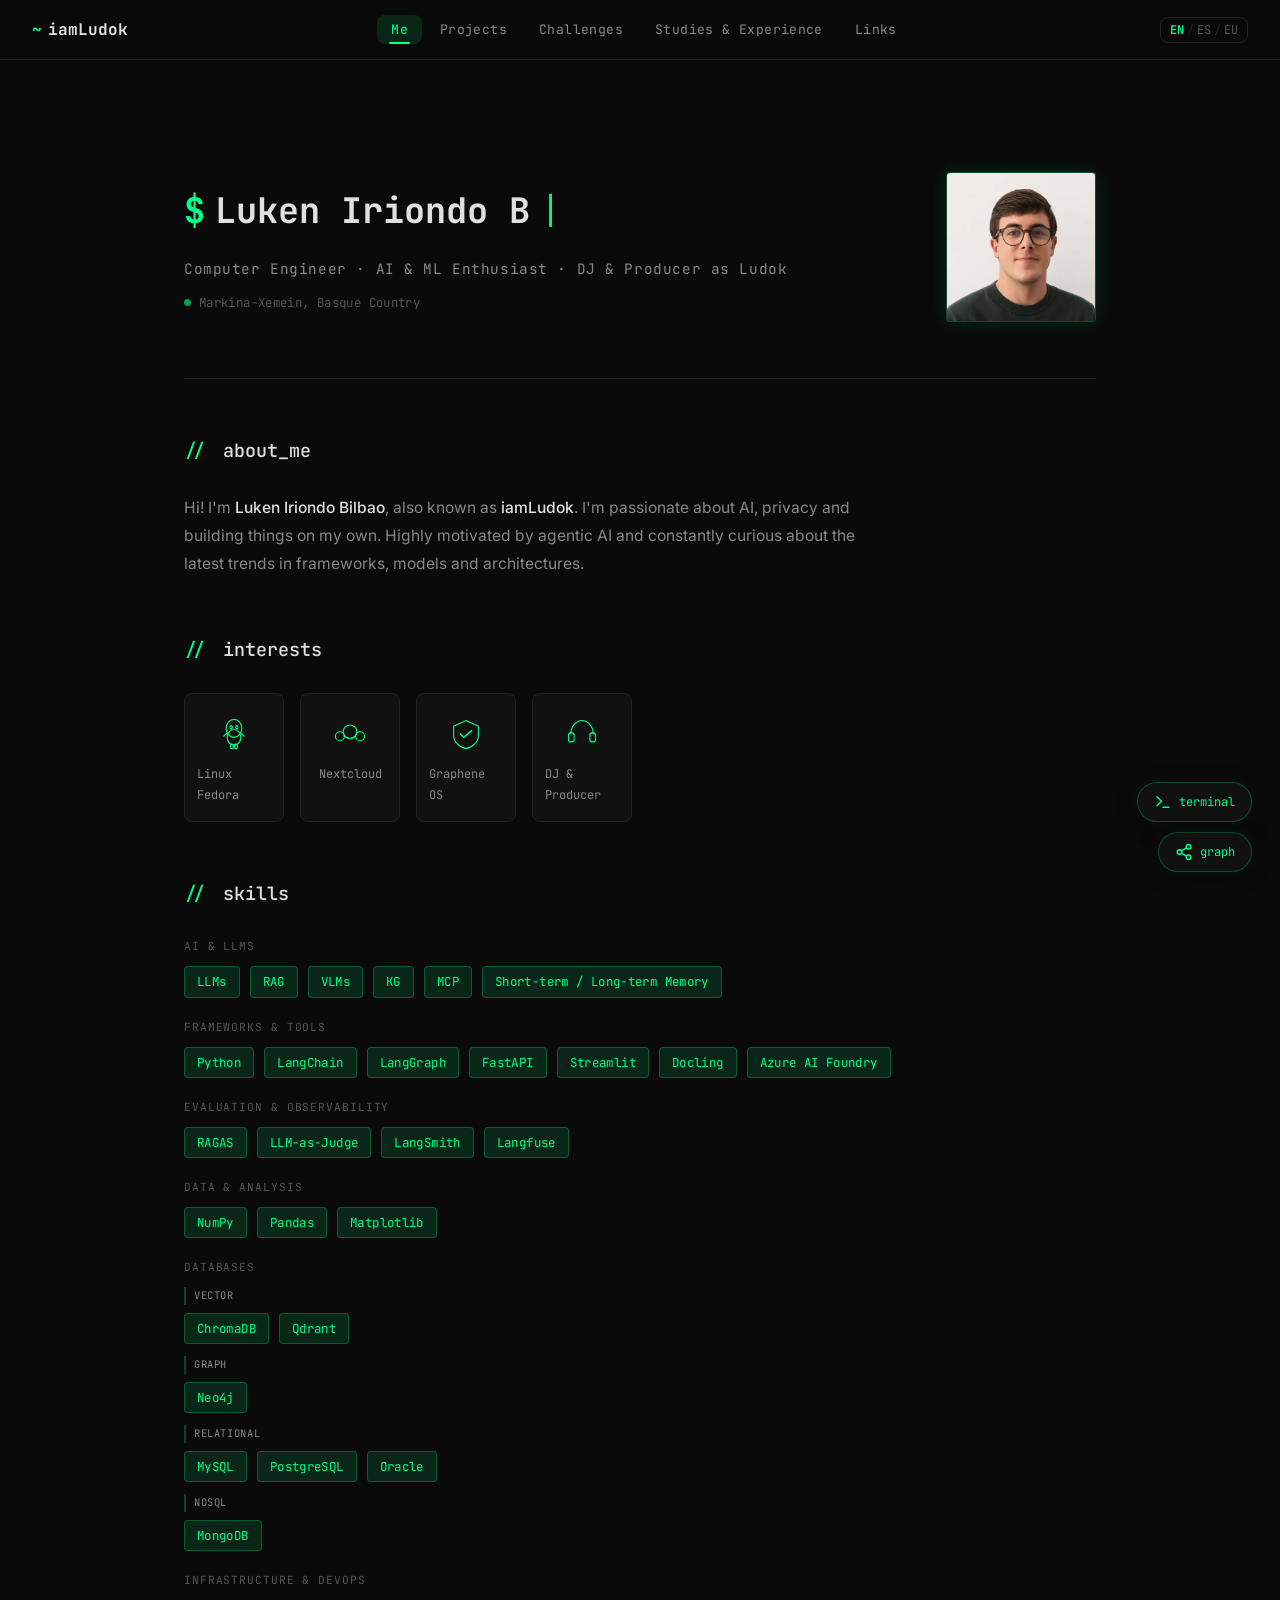
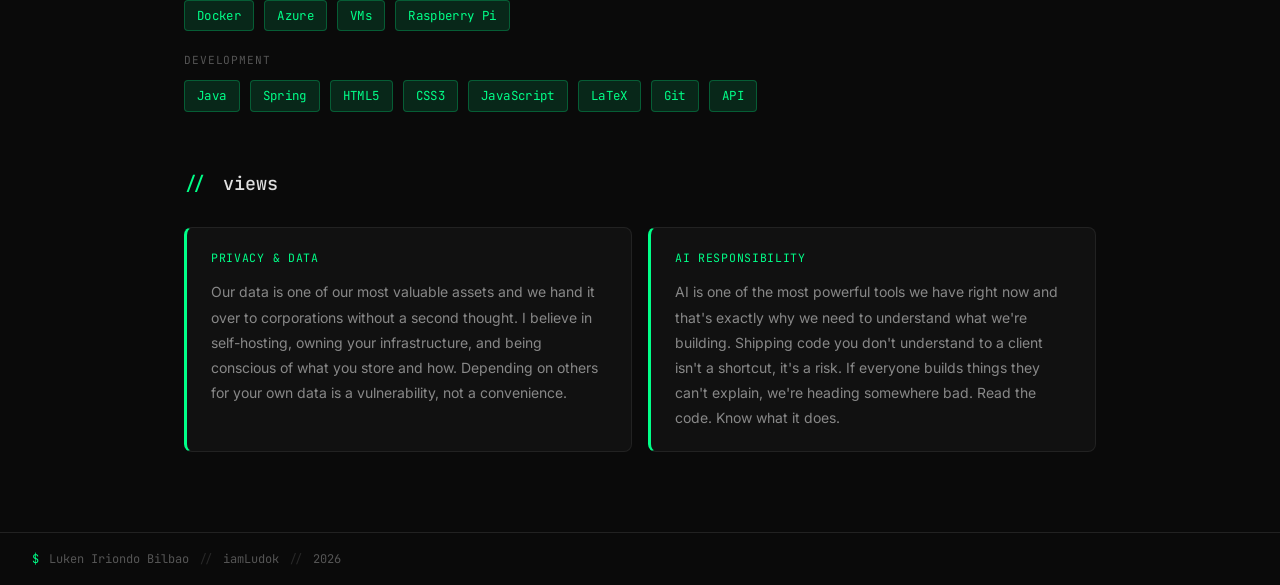
==== index.html @ aac77c2c "feat: enhance project cards with image galleries and add new project images" ====
<!DOCTYPE html>
<html lang="en">
<head>
  <meta charset="UTF-8" />
  <meta name="viewport" content="width=device-width, initial-scale=1.0" />
  <title>Luken Iriondo Bilbao</title>
  <meta name="description" content="Computer Engineer & AI/ML enthusiast from the Basque Country. Building things around AI, privacy, and music." />
  <meta name="author" content="Luken Iriondo Bilbao" />
  <meta name="theme-color" content="#0a0a0a" />
  <link rel="canonical" href="https://iamludok.github.io/" />

  <!-- PWA -->
  <link rel="manifest" href="manifest.json" />
  <link rel="apple-touch-icon" href="img/icon-192.png" />
  <meta name="apple-mobile-web-app-capable" content="yes" />
  <meta name="apple-mobile-web-app-status-bar-style" content="black" />
  <meta name="apple-mobile-web-app-title" content="iamLudok" />

  <!-- Open Graph -->
  <meta property="og:type"        content="website" />
  <meta property="og:url"         content="https://iamludok.github.io/" />
  <meta property="og:title"       content="Luken Iriondo Bilbao · iamLudok" />
  <meta property="og:description" content="Computer Engineer & AI/ML enthusiast from the Basque Country. Building things around AI, privacy, and music." />
  <meta property="og:image"       content="https://iamludok.github.io/img/avatar-og.jpg" />

  <!-- Twitter Card -->
  <meta name="twitter:card"        content="summary" />
  <meta name="twitter:title"       content="Luken Iriondo Bilbao · iamLudok" />
  <meta name="twitter:description" content="Computer Engineer & AI/ML enthusiast from the Basque Country. Building things around AI, privacy, and music." />
  <meta name="twitter:image"       content="https://iamludok.github.io/img/avatar-og.jpg" />

  <!-- Structured data -->
  <script type="application/ld+json">
  {
    "@context": "https://schema.org",
    "@type": "Person",
    "name": "Luken Iriondo Bilbao",
    "alternateName": "iamLudok",
    "url": "https://iamludok.github.io/",
    "image": "https://iamludok.github.io/img/avatar-og.jpg",
    "jobTitle": "Computer Engineer · AI & ML Enthusiast",
    "address": {
      "@type": "PostalAddress",
      "addressLocality": "Markina-Xemein",
      "addressRegion": "Basque Country",
      "addressCountry": "ES"
    },
    "alumniOf": {
      "@type": "CollegeOrUniversity",
      "name": "Mondragon University"
    },
    "knowsAbout": ["Artificial Intelligence", "Large Language Models", "RAG", "Agentic AI", "Privacy", "Self-hosting", "Music Production"],
    "sameAs": [
      "https://www.linkedin.com/in/luken-iriondo-bilbao/",
      "https://github.com/iamludok",
      "https://devpost.com/iamLudok"
    ]
  }
  </script>

  <link rel="icon" type="image/svg+xml" href="img/favicon.svg" />
  <link rel="stylesheet" href="css/style.css" />
</head>
<body>
<a href="#main" class="skip-link" data-i18n="skip_link">Skip to content</a>
<svg style="display:none" aria-hidden="true">
  <defs>
    <symbol id="icon-github" viewBox="0 0 24 24" fill="none" stroke="currentColor" stroke-width="2" stroke-linecap="round" stroke-linejoin="round">
      <path d="M9 19c-5 1.5-5-2.5-7-3m14 6v-3.87a3.37 3.37 0 0 0-.94-2.61c3.14-.35 6.44-1.54 6.44-7A5.44 5.44 0 0 0 20 4.77 5.07 5.07 0 0 0 19.91 1S18.73.65 16 2.48a13.38 13.38 0 0 0-7 0C6.27.65 5.09 1 5.09 1A5.07 5.07 0 0 0 5 4.77a5.44 5.44 0 0 0-1.5 3.78c0 5.42 3.3 6.61 6.44 7A3.37 3.37 0 0 0 9 18.13V22"/>
    </symbol>
    <symbol id="icon-external" viewBox="0 0 24 24" fill="none" stroke="currentColor" stroke-width="2">
      <path d="M18 13v6a2 2 0 0 1-2 2H5a2 2 0 0 1-2-2V8a2 2 0 0 1 2-2h6"/>
      <polyline points="15 3 21 3 21 9"/>
      <line x1="10" y1="14" x2="21" y2="3"/>
    </symbol>
    <symbol id="icon-play" viewBox="0 0 24 24" fill="none" stroke="currentColor" stroke-width="2">
      <polygon points="5 3 19 12 5 21 5 3"/>
    </symbol>
  </defs>
</svg>


  <!-- ===== NAVBAR ===== -->
  <header class="navbar">
    <button class="navbar-brand" data-target="me" aria-label="Go to home">
      <span class="brand-prompt">~</span>
      <span class="brand-name">iamLudok</span>
    </button>
    <nav class="navbar-tabs">
      <button class="tab-btn active" data-target="me" data-i18n="nav_me"></button>
      <button class="tab-btn" data-target="projects" data-i18n="nav_projects"></button>
      <button class="tab-btn" data-target="challenges" data-i18n="nav_challenges"></button>
      <button class="tab-btn" data-target="experience" data-i18n="nav_experience"></button>
      <button class="tab-btn" data-target="links" data-i18n="nav_links"></button>
    </nav>
    <button class="lang-toggle" id="lang-toggle" aria-label="Toggle language">
      <span class="lang-option" data-lang="en">EN</span>
      <span class="lang-sep">/</span>
      <span class="lang-option" data-lang="es">ES</span>
      <span class="lang-sep">/</span>
      <span class="lang-option" data-lang="eu">EU</span>
    </button>
    <button class="menu-toggle" aria-label="Toggle menu" aria-expanded="false">
      <span></span><span></span><span></span>
    </button>
  </header>

  <!-- ===== MAIN ===== -->
  <main id="main" tabindex="-1">

    <!-- ========== SECTION: ME ========== -->
    <section id="me" class="section active">
      <div class="container">

        <!-- Hero -->
        <div class="hero">
          <div class="hero-text">
            <div class="terminal-line">
              <span class="prompt">$</span>
              <span class="typing-text" id="typing-name"></span>
              <span class="cursor" id="cursor">|</span>
            </div>
            <p class="hero-sub" data-i18n="hero_sub"></p>
            <p class="hero-location">
              <span class="location-dot"></span>
              <span data-i18n="hero_location"></span>
            </p>
          </div>
          <div class="hero-avatar">
            <div class="avatar-placeholder">
              <picture>
                <source srcset="img/avatar.webp" type="image/webp" />
                <img src="img/avatar.png" alt="Luken Iriondo Bilbao" width="500" height="667" />
              </picture>
            </div>
          </div>
        </div>

        <!-- About -->
        <div class="about-card">
          <h2 class="section-title"><span class="accent">//</span> <span data-i18n="about_title"></span></h2>
          <p class="about-text" data-i18n-html="about_text"></p>
        </div>

        <!-- Interests -->
        <div class="interests-section">
          <h2 class="section-title"><span class="accent">//</span> <span data-i18n="interests_title"></span></h2>
          <div class="interests-grid">

            <div class="interest-card">
              <div class="interest-icon">
                <!-- Linux penguin -->
                <svg viewBox="0 0 64 64" fill="none" xmlns="http://www.w3.org/2000/svg">
                  <ellipse cx="32" cy="22" rx="14" ry="16" stroke="#00ff88" stroke-width="2"/>
                  <ellipse cx="27" cy="20" rx="3" ry="4" fill="#00ff88"/>
                  <ellipse cx="37" cy="20" rx="3" ry="4" fill="#00ff88"/>
                  <circle cx="27" cy="20" r="1.5" fill="#0a0a0a"/>
                  <circle cx="37" cy="20" r="1.5" fill="#0a0a0a"/>
                  <ellipse cx="32" cy="38" rx="12" ry="14" stroke="#00ff88" stroke-width="2"/>
                  <rect x="26" y="50" width="5" height="8" rx="2" stroke="#00ff88" stroke-width="2"/>
                  <rect x="33" y="50" width="5" height="8" rx="2" stroke="#00ff88" stroke-width="2"/>
                  <path d="M20 30 L14 36" stroke="#00ff88" stroke-width="2" stroke-linecap="round"/>
                  <path d="M44 30 L50 36" stroke="#00ff88" stroke-width="2" stroke-linecap="round"/>
                </svg>
              </div>
              <span>Linux Fedora</span>
            </div>

            <div class="interest-card">
              <div class="interest-icon">
                <!-- Nextcloud -->
                <svg viewBox="0 0 64 64" fill="none" xmlns="http://www.w3.org/2000/svg">
                  <circle cx="32" cy="28" r="12" stroke="#00ff88" stroke-width="2"/>
                  <circle cx="14" cy="36" r="8" stroke="#00ff88" stroke-width="2"/>
                  <circle cx="50" cy="36" r="8" stroke="#00ff88" stroke-width="2"/>
                  <path d="M22 36 Q32 44 42 36" stroke="#00ff88" stroke-width="2" stroke-linecap="round" fill="none"/>
                </svg>
              </div>
              <span>Nextcloud</span>
            </div>

            <div class="interest-card">
              <div class="interest-icon">
                <!-- Shield (GrapheneOS/Security) -->
                <svg viewBox="0 0 64 64" fill="none" xmlns="http://www.w3.org/2000/svg">
                  <path d="M32 8 L54 18 L54 34 C54 46 44 56 32 58 C20 56 10 46 10 34 L10 18 Z" stroke="#00ff88" stroke-width="2"/>
                  <path d="M22 32 L28 38 L42 26" stroke="#00ff88" stroke-width="2.5" stroke-linecap="round" stroke-linejoin="round"/>
                </svg>
              </div>
              <span>Graphene OS</span>
            </div>

            <div class="interest-card" id="dj-card">
              <div class="interest-icon">
                <!-- Headphones / DJ -->
                <svg viewBox="0 0 64 64" fill="none" xmlns="http://www.w3.org/2000/svg">
                  <path d="M12 32 C12 18 22 8 32 8 C42 8 52 18 52 32" stroke="#00ff88" stroke-width="2" stroke-linecap="round"/>
                  <rect x="8" y="30" width="10" height="16" rx="4" stroke="#00ff88" stroke-width="2"/>
                  <rect x="46" y="30" width="10" height="16" rx="4" stroke="#00ff88" stroke-width="2"/>
                </svg>
              </div>
              <span data-i18n="interest_dj"></span>
            </div>

          </div>
        </div>

        <!-- Skills -->
        <div class="skills-section">
          <h2 class="section-title"><span class="accent">//</span> <span data-i18n="skills_title"></span></h2>

          <div class="skills-categories">

            <div class="skill-category">
              <span class="skill-category-label" data-i18n="skills_ai"></span>
              <div class="skills-grid">
                <span class="skill-badge" title="Large Language Models">LLMs</span>
                <span class="skill-badge" title="Retrieval-Augmented Generation">RAG</span>
                <span class="skill-badge" title="Vision-Language Models">VLMs</span>
                <span class="skill-badge" title="Knowledge Graphs">KG</span>
                <span class="skill-badge" title="Model Context Protocol">MCP</span>
                <span class="skill-badge">Short-term / Long-term Memory</span>
              </div>
            </div>

            <div class="skill-category">
              <span class="skill-category-label" data-i18n="skills_research"></span>
              <div class="skills-grid">
                <span class="skill-badge">Python</span>
                <span class="skill-badge">LangChain</span>
                <span class="skill-badge">LangGraph</span>
                <span class="skill-badge">FastAPI</span>
                <span class="skill-badge">Streamlit</span>
                <span class="skill-badge">Docling</span>
                <span class="skill-badge">Azure AI Foundry</span>
              </div>
            </div>

            <div class="skill-category">
              <span class="skill-category-label" data-i18n="skills_eval"></span>
              <div class="skills-grid">
                <span class="skill-badge" title="RAG Assessment, evaluation framework">RAGAS</span>
                <span class="skill-badge" title="Using an LLM to evaluate model outputs">LLM-as-Judge</span>
                <span class="skill-badge">LangSmith</span>
                <span class="skill-badge">Langfuse</span>
              </div>
            </div>

            <div class="skill-category">
              <span class="skill-category-label" data-i18n="skills_data"></span>
              <div class="skills-grid">
                <span class="skill-badge">NumPy</span>
                <span class="skill-badge">Pandas</span>
                <span class="skill-badge">Matplotlib</span>
              </div>
            </div>

            <div class="skill-category">
              <span class="skill-category-label" data-i18n="skills_db"></span>
              <div class="skill-subcategories">
                <div class="skill-subcategory">
                  <span class="skill-subcategory-label" data-i18n="skills_vector"></span>
                  <div class="skills-grid">
                    <span class="skill-badge">ChromaDB</span>
                    <span class="skill-badge">Qdrant</span>
                  </div>
                </div>
                <div class="skill-subcategory">
                  <span class="skill-subcategory-label" data-i18n="skills_graph"></span>
                  <div class="skills-grid">
                    <span class="skill-badge">Neo4j</span>
                  </div>
                </div>
                <div class="skill-subcategory">
                  <span class="skill-subcategory-label" data-i18n="skills_relational"></span>
                  <div class="skills-grid">
                    <span class="skill-badge">MySQL</span>
                    <span class="skill-badge">PostgreSQL</span>
                    <span class="skill-badge">Oracle</span>
                  </div>
                </div>
                <div class="skill-subcategory">
                  <span class="skill-subcategory-label" data-i18n="skills_nosql"></span>
                  <div class="skills-grid">
                    <span class="skill-badge">MongoDB</span>
                  </div>
                </div>
              </div>
            </div>

            <div class="skill-category">
              <span class="skill-category-label" data-i18n="skills_infra"></span>
              <div class="skills-grid">
                <span class="skill-badge">Docker</span>
                <span class="skill-badge">Azure</span>
                <span class="skill-badge">VMs</span>
                <span class="skill-badge">Raspberry Pi</span>
              </div>
            </div>

            <div class="skill-category">
              <span class="skill-category-label" data-i18n="skills_webdev"></span>
              <div class="skills-grid">
                <span class="skill-badge">Java</span>
                <span class="skill-badge">Spring</span>
                <span class="skill-badge">HTML5</span>
                <span class="skill-badge">CSS3</span>
                <span class="skill-badge">JavaScript</span>
                <span class="skill-badge">LaTeX</span>
                <span class="skill-badge">Git</span>
                <span class="skill-badge">API</span>
              </div>
            </div>

          </div>
        </div>

        <!-- Views -->
        <div class="views-section">
          <h2 class="section-title"><span class="accent">//</span> <span data-i18n="views_title"></span></h2>
          <div class="views-grid">

            <div class="view-card" id="privacy-card">
              <span class="view-tag" data-i18n="views_privacy_tag"></span>
              <p data-i18n="views_privacy_text"></p>
            </div>

            <div class="view-card">
              <span class="view-tag" data-i18n="views_ai_tag"></span>
              <p data-i18n="views_ai_text"></p>
            </div>

          </div>
        </div>

      </div>
    </section>

    <!-- ========== SECTION: PROJECTS ========== -->
    <section id="projects" class="section">
      <div class="container">
        <h2 class="section-title page-title"><span class="accent">//</span> <span data-i18n="projects_title"></span></h2>

        <div class="filter-bar">
          <button class="filter-btn active" data-filter="all" data-i18n="filter_all"></button>
          <button class="filter-btn" data-filter="dev" data-i18n="filter_dev"></button>
          <button class="filter-btn" data-filter="hackathon" data-i18n="filter_hackathon"></button>
          <button class="filter-btn" data-filter="wip" data-i18n="filter_wip"></button>
          <button class="filter-btn" data-filter="private" data-i18n="filter_private"></button>
        </div>

        <!-- Projects grid -->
        <div class="projects-grid" id="projects-grid">

          <article class="project-card" data-category="dev" data-project="ludext" data-img="img/projects/ludext.png">
            <div class="project-preview">
              <div class="preview-img-wrap">
                <img src="img/projects/ludext.png" alt="Ludext preview" class="preview-img" loading="lazy" />
              </div>
            </div>
            <div class="project-content">
              <div class="project-header">
                <h3 class="project-title">Ludext</h3>
              </div>
              <p class="project-desc" data-i18n="project_ludext_desc"></p>
              <div class="project-tags"></div>
              <div class="project-links">
                <a href="https://github.com/iamLudok/Ludext" class="project-link" target="_blank" rel="noopener">
                  <svg width="16" height="16"><use href="#icon-github"/></svg>
                  GitHub
                </a>
              </div>
            </div>
          </article>

          <article class="project-card" data-category="dev" data-project="teknoa" data-img="img/projects/euskal-herriko-teknoa.png">
            <div class="project-preview">
              <div class="preview-img-wrap">
                <img src="img/projects/euskal-herriko-teknoa.png" alt="Euskal Herriko Teknoa preview" class="preview-img" loading="lazy" />
              </div>
            </div>
            <div class="project-content">
              <div class="project-header">
                <h3 class="project-title">Euskal Herriko Teknoa</h3>
              </div>
              <p class="project-desc" data-i18n="project_teknoa_desc"></p>
              <div class="project-tags"></div>
              <div class="project-links">
                <a href="https://www.euskalherrikoteknoa.eu/" class="project-link project-link--demo" target="_blank" rel="noopener">
                  <svg width="16" height="16"><use href="#icon-play"/></svg>
                  <span data-i18n="link_live"></span>
                </a>
                <a href="https://www.instagram.com/euskal_herriko_teknoa/" class="project-link" target="_blank" rel="noopener">
                  <svg width="16" height="16" viewBox="0 0 24 24" fill="none" stroke="currentColor" stroke-width="2"><rect x="2" y="2" width="20" height="20" rx="5"/><circle cx="12" cy="12" r="5"/><circle cx="17.5" cy="6.5" r="1.5" fill="currentColor" stroke="none"/></svg>
                  Instagram
                </a>
              </div>
            </div>
          </article>

          <article class="project-card" id="project-elkano" data-category="hackathon" data-project="elkano">
            <div class="project-content">
              <div class="project-header">
                <h3 class="project-title">Elkano</h3>
                <span class="ctf-badge hackathon-badge">Hackathon</span>
              </div>
              <p class="project-desc" data-i18n="project_elkano_desc"></p>
              <p class="project-collab">
                <span data-i18n="project_with"></span>
                <a href="https://nagorelarranaga.github.io/" class="project-collab-link" target="_blank" rel="noopener">Nagore</a>,
                <a href="https://github.com/amarkosmarkos" class="project-collab-link" target="_blank" rel="noopener">Markos</a>,
                <a href="https://github.com/davidprz00" class="project-collab-link" target="_blank" rel="noopener">David</a> &amp;
                <a href="https://github.com/EHxuban11" class="project-collab-link" target="_blank" rel="noopener">Xuban</a>
              </p>
              <div class="project-tags"></div>
              <div class="project-links">
                <a href="https://elkano-embat-web.vercel.app/cartera/mapa" class="project-link project-link--demo" target="_blank" rel="noopener">
                  <svg width="16" height="16"><use href="#icon-play"/></svg>
                  <span data-i18n="link_live"></span>
                </a>
                <a href="https://github.com/amarkosmarkos/Elkano_Embat" class="project-link" target="_blank" rel="noopener">
                  <svg width="16" height="16"><use href="#icon-github"/></svg>
                  GitHub
                </a>
                <a href="https://elkano-embat-deck.vercel.app/escena/1/?present=1" class="project-link" target="_blank" rel="noopener">
                  <svg width="16" height="16"><use href="#icon-external"/></svg>
                  <span data-i18n="link_deck"></span>
                </a>
                <a href="https://www.youtube.com/watch?v=kHg9rAWCTVk" class="project-link" target="_blank" rel="noopener">
                  <svg width="16" height="16"><use href="#icon-external"/></svg>
                  <span data-i18n="link_video"></span>
                </a>
              </div>
            </div>
          </article>

          <article class="project-card" id="project-skai" data-category="hackathon" data-project="skai" data-img="img/projects/skai.png">
            <div class="project-preview">
              <div class="preview-img-wrap">
                <img src="img/projects/skai.png" alt="SKAI preview" class="preview-img" loading="lazy" />
              </div>
            </div>
            <div class="project-content">
              <div class="project-header">
                <h3 class="project-title">SKAI</h3>
                <span class="ctf-badge hackathon-badge">Hackathon</span>
              </div>
            <p class="project-desc" data-i18n="project_skai_desc"></p>
            <p class="project-collab">
              <span data-i18n="project_with"></span>
              <a href="https://nagorelarranaga.github.io/" class="project-collab-link" target="_blank" rel="noopener">Nagore Larrañaga Leon</a>
            </p>
            <div class="project-tags"></div>
            <div class="project-links">
              <a href="https://youtu.be/PL41zN0KeiU" class="project-link project-link--demo" target="_blank" rel="noopener">
                <svg width="16" height="16"><use href="#icon-play"/></svg>
                <span data-i18n="link_live"></span>
              </a>
              <a href="https://github.com/iamLudok/SKAI" class="project-link" target="_blank" rel="noopener">
                <svg width="16" height="16"><use href="#icon-github"/></svg>
                GitHub
              </a>
              <a href="https://devpost.com/software/skai-zgwdxp" class="project-link" target="_blank" rel="noopener">
                <svg width="16" height="16"><use href="#icon-external"/></svg>
                Devpost
              </a>
            </div>
            </div>
          </article>

          <article class="project-card" data-category="dev" data-project="aibookmarks" data-img="img/projects/ai-bookmarks.png">
            <div class="project-preview">
              <div class="preview-img-wrap">
                <img src="img/projects/ai-bookmarks.png" alt="AI Bookmarks preview" class="preview-img" loading="lazy" />
              </div>
            </div>
            <div class="project-content">
              <div class="project-header">
                <h3 class="project-title">AI Bookmarks</h3>
              </div>
              <p class="project-desc" data-i18n="project_aibookmarks_desc"></p>
              <div class="project-tags"></div>
              <div class="project-links">
                <a href="https://iamludok.github.io/ai-bookmarks/" class="project-link project-link--demo" target="_blank" rel="noopener">
                  <svg width="16" height="16"><use href="#icon-play"/></svg>
                  <span data-i18n="link_live"></span>
                </a>
                <a href="https://github.com/iamLudok/ai-bookmarks" class="project-link" target="_blank" rel="noopener">
                  <svg width="16" height="16"><use href="#icon-github"/></svg>
                  GitHub
                </a>
              </div>
            </div>
          </article>

          <article class="project-card" data-category="private" data-project="ludoktime" data-shot="mobile" data-img="img/projects/LudokTime1.jpeg" data-imgs="img/projects/LudokTime1.jpeg,img/projects/LudokTime2.jpeg,img/projects/LudokTime3.jpeg,img/projects/LudokTime4.jpeg,img/projects/LudokTime5.jpeg,img/projects/LudokTime6.jpeg">
            <div class="project-preview">
              <div class="preview-img-wrap">
                <img src="img/projects/LudokTime1.jpeg" alt="Ludok Time preview" class="preview-img" loading="lazy" />
              </div>
            </div>
            <div class="project-content">
              <div class="project-header">
                <h3 class="project-title">Ludok Time</h3>
                <span class="ctf-badge private-badge" data-i18n="filter_private"></span>
              </div>
              <p class="project-desc" data-i18n="project_ludoktime_desc"></p>
              <div class="project-tags"></div>
              <div class="project-links">
                <a href="https://github.com/iamLudok/Ludok-time" class="project-link" target="_blank" rel="noopener">
                  <svg width="16" height="16"><use href="#icon-github"/></svg>
                  GitHub
                </a>
              </div>
            </div>
          </article>

          <article class="project-card" data-category="private" data-project="ludokbeen" data-shot="mobile" data-img="img/projects/LudokBeen1.jpeg" data-imgs="img/projects/LudokBeen1.jpeg,img/projects/LudokBeen2.jpeg,img/projects/LudokBeen3.jpeg">
            <div class="project-preview">
              <div class="preview-img-wrap">
                <img src="img/projects/LudokBeen1.jpeg" alt="Ludok Been preview" class="preview-img" loading="lazy" />
              </div>
            </div>
            <div class="project-content">
              <div class="project-header">
                <h3 class="project-title">Ludok Been</h3>
                <span class="ctf-badge private-badge" data-i18n="filter_private"></span>
              </div>
              <p class="project-desc" data-i18n="project_ludokbeen_desc"></p>
              <div class="project-tags"></div>
              <div class="project-links">
                <a href="https://github.com/iamLudok/Ludok-been" class="project-link" target="_blank" rel="noopener">
                  <svg width="16" height="16"><use href="#icon-github"/></svg>
                  GitHub
                </a>
              </div>
            </div>
          </article>

          <article class="project-card" data-category="private" data-project="ludokwallet" data-shot="mobile">
            <div class="project-header">
              <h3 class="project-title">Ludok Wallet</h3>
              <span class="ctf-badge private-badge" data-i18n="filter_private"></span>
            </div>
            <p class="project-desc" data-i18n="project_ludokwallet_desc"></p>
            <div class="project-tags"></div>
            <div class="project-links">
              <a href="https://github.com/iamLudok/Ludok-wallet" class="project-link" target="_blank" rel="noopener">
                <svg width="16" height="16"><use href="#icon-github"/></svg>
                GitHub
              </a>
            </div>
          </article>

          <article class="project-card" data-category="private" data-project="ludoktaste" data-shot="mobile" data-img="img/projects/LudokTaste1.jpeg" data-imgs="img/projects/LudokTaste1.jpeg,img/projects/LudokTaste2.jpeg">
            <div class="project-preview">
              <div class="preview-img-wrap">
                <img src="img/projects/LudokTaste1.jpeg" alt="Ludok Taste preview" class="preview-img" loading="lazy" />
              </div>
            </div>
            <div class="project-content">
              <div class="project-header">
                <h3 class="project-title">Ludok Taste</h3>
                <span class="ctf-badge private-badge" data-i18n="filter_private"></span>
              </div>
              <p class="project-desc" data-i18n="project_ludoktaste_desc"></p>
              <div class="project-tags"></div>
              <div class="project-links">
                <a href="https://github.com/iamLudok/Ludok-taste" class="project-link" target="_blank" rel="noopener">
                  <svg width="16" height="16"><use href="#icon-github"/></svg>
                  GitHub
                </a>
              </div>
            </div>
          </article>

          <article class="project-card" data-category="private" data-project="ludoksound" data-shot="mobile" data-img="img/projects/LudokSound1.jpeg">
            <div class="project-preview">
              <div class="preview-img-wrap">
                <img src="img/projects/LudokSound1.jpeg" alt="Ludok Sound preview" class="preview-img" loading="lazy" />
              </div>
            </div>
            <div class="project-content">
              <div class="project-header">
                <h3 class="project-title">Ludok Sound</h3>
                <span class="ctf-badge private-badge" data-i18n="filter_private"></span>
              </div>
              <p class="project-desc" data-i18n="project_ludoksound_desc"></p>
              <div class="project-tags"></div>
              <div class="project-links">
                <a href="https://github.com/iamLudok/Ludok-sound" class="project-link" target="_blank" rel="noopener">
                  <svg width="16" height="16"><use href="#icon-github"/></svg>
                  GitHub
                </a>
              </div>
            </div>
          </article>

          <article class="project-card" data-category="private" data-project="jaialai">
            <div class="project-header">
              <h3 class="project-title">Jai Alai Bot</h3>
              <span class="ctf-badge private-badge" data-i18n="filter_private"></span>
            </div>
            <p class="project-desc" data-i18n="project_jaialai_desc"></p>
            <div class="project-tags"></div>
            <div class="project-links">
              <a href="https://github.com/iamLudok/JaiAlaiBot" class="project-link" target="_blank" rel="noopener">
                <svg width="16" height="16"><use href="#icon-github"/></svg>
                GitHub
              </a>
            </div>
          </article>

          <article class="project-card" data-category="dev" data-project="habewiki">
            <div class="project-header">
              <h3 class="project-title">HABE Wiki</h3>
            </div>
            <p class="project-desc" data-i18n="project_habewiki_desc"></p>
            <div class="project-tags"></div>
            <div class="project-links">
              <a href="https://github.com/iamLudok/HABE-Wiki" class="project-link" target="_blank" rel="noopener">
                <svg width="16" height="16"><use href="#icon-github"/></svg>
                GitHub
              </a>
            </div>
          </article>

          <article class="project-card" data-category="wip" data-project="musicgenre">
            <div class="project-header">
              <h3 class="project-title">Music Genre Classifier</h3>
              <span class="ctf-badge wip-badge">WIP</span>
            </div>
            <p class="project-desc" data-i18n="project_musicgenre_desc"></p>
            <div class="project-tags"></div>
            <div class="project-links">
              <a href="https://github.com/iamLudok/MusicGenreClasificator" class="project-link" target="_blank" rel="noopener">
                <svg width="16" height="16"><use href="#icon-github"/></svg>
                GitHub
              </a>
            </div>
          </article>

          <article class="project-card" data-category="wip" data-project="playlist">
            <div class="project-header">
              <h3 class="project-title">Playlist Downloader</h3>
              <span class="ctf-badge wip-badge">WIP</span>
            </div>
            <p class="project-desc" data-i18n="project_playlist_desc"></p>
            <div class="project-tags"></div>
            <div class="project-links">
              <a href="https://github.com/iamLudok/Spotify_and_SoundCloud_Playlist_to_WAV" class="project-link" target="_blank" rel="noopener">
                <svg width="16" height="16"><use href="#icon-github"/></svg>
                GitHub
              </a>
            </div>
          </article>

        </div>

        <!-- Open source contributions -->
        <h2 class="section-title oss-heading"><span class="accent">//</span> <span data-i18n="oss_heading"></span></h2>
        <div class="oss-grid">

          <a href="https://github.com/EHxuban11/usage-overlay/pull/4" target="_blank" rel="noopener" class="oss-card">
            <div class="oss-head">
              <svg class="oss-icon" viewBox="0 0 24 24" fill="none" stroke="currentColor" stroke-width="2" stroke-linecap="round" stroke-linejoin="round">
                <circle cx="18" cy="18" r="3"/><circle cx="6" cy="6" r="3"/>
                <path d="M13 6h3a2 2 0 0 1 2 2v7"/><line x1="6" y1="9" x2="6" y2="21"/>
              </svg>
              <span class="oss-repo">EHxuban11/usage-overlay</span>
              <span class="ctf-badge oss-badge">MERGED</span>
            </div>
            <p class="oss-desc" data-i18n="oss_usageoverlay_desc"></p>
            <div class="oss-meta">
              <span class="oss-stat oss-add">+567</span>
              <span class="oss-stat oss-del">&minus;147</span>
              <span class="oss-pr">PR #4</span>
              <svg class="social-arrow" width="18" height="18"><use href="#icon-external"/></svg>
            </div>
          </a>

        </div>
      </div>
    </section>

    <!-- ========== SECTION: CHALLENGES ========== -->
    <section id="challenges" class="section">
      <div class="container">
        <h2 class="section-title page-title"><span class="accent">//</span> <span data-i18n="challenges_title"></span></h2>

        <div class="challenges-timeline-wrapper">
          <div class="timeline">

            <!-- HackSpain 2026 Hackathon - most recent, in progress -->
            <div class="timeline-item" data-project="hackspain">
              <div class="timeline-dot"></div>
              <div class="timeline-content">
                <div class="ch-badge-row">
                  <span class="timeline-date" data-i18n="challenge_hackspain_date"></span>
                  <span class="ctf-badge hackathon-badge">Hackathon</span>
                </div>
                <h3 class="timeline-title">HackSpain</h3>
                <span class="timeline-sub" data-i18n="challenge_hackspain_sub"></span>
                <p class="timeline-desc" data-i18n="challenge_hackspain_desc"></p>
                <div class="project-tags ch-tags"></div>
                <div class="project-links ch-links">
                  <a href="#project-elkano" class="project-link">
                    <svg width="16" height="16"><use href="#icon-external"/></svg>
                    <span data-i18n="link_project"></span>
                  </a>
                </div>
              </div>
            </div>

            <!-- HackUPC 2026 Hackathon -->
            <div class="timeline-item" data-project="hackupc">
              <div class="timeline-dot"></div>
              <div class="timeline-content">
                <div class="ch-badge-row">
                  <span class="timeline-date" data-i18n="challenge_hackupc_date"></span>
                  <span class="ctf-badge hackathon-badge">Hackathon</span>
                </div>
                <h3 class="timeline-title">HackUPC 2026</h3>
                <span class="timeline-sub" data-i18n="challenge_hackupc_sub"></span>
                <p class="timeline-desc" data-i18n="challenge_hackupc_desc"></p>
                <div class="project-tags ch-tags"></div>
                <div class="project-links ch-links">
                  <a href="#project-skai" class="project-link">
                    <svg width="16" height="16"><use href="#icon-external"/></svg>
                    <span data-i18n="link_project"></span>
                  </a>
                </div>
              </div>
            </div>

            <!-- TheGame - HackUPC CTF -->
            <div class="timeline-item" data-project="thegame">
              <div class="timeline-dot"></div>
              <div class="timeline-content">
                <div class="ch-badge-row">
                  <span class="timeline-date" data-i18n="challenge_thegame_date"></span>
                  <span class="ctf-badge">CTF</span>
                </div>
                <h3 class="timeline-title">TheGame · HackUPC CTF</h3>
                <span class="timeline-sub" data-i18n="challenge_thegame_sub"></span>
                <p class="timeline-desc" data-i18n="challenge_thegame_desc"></p>
                <div class="project-tags ch-tags"></div>
                <div class="project-links ch-links">
                  <a href="https://github.com/iamLudok/TheGame_HackUPC_CTF_Writeups" class="project-link" target="_blank" rel="noopener">
                    <svg width="16" height="16"><use href="#icon-github"/></svg>
                    Writeups
                  </a>
                </div>
              </div>
            </div>

            <!-- Ikerlan CTF - first CTF -->
            <div class="timeline-item" data-project="ikerlan">
              <div class="timeline-dot"></div>
              <div class="timeline-content">
                <div class="ch-badge-row">
                  <span class="timeline-date" data-i18n="challenge_ikerlan_date"></span>
                  <span class="ctf-badge">CTF</span>
                </div>
                <h3 class="timeline-title">Ikerlan CTF</h3>
                <span class="timeline-sub" data-i18n="challenge_ikerlan_sub"></span>
                <p class="timeline-desc" data-i18n="challenge_ikerlan_desc"></p>
                <div class="project-tags ch-tags"></div>
                <div class="project-links ch-links">
                  <a href="https://github.com/iamLudok/Ikerlan_CTF_Writeups" class="project-link" target="_blank" rel="noopener">
                    <svg width="16" height="16"><use href="#icon-github"/></svg>
                    Writeups
                  </a>
                </div>
              </div>
            </div>

          </div>
        </div>

        <div class="visitor-challenge">
          <div class="visitor-challenge-intro">
            <h2 class="section-title page-title"><span class="accent">//</span> <span data-i18n="visitor_challenge_title"></span></h2>
            <p data-i18n="visitor_challenge_desc"></p>
          </div>
          <div class="ctf-board" id="ctf-board">
            <div class="ctf-board-header">
              <span data-i18n="ctf_board_title"></span>
              <span class="ctf-total-score" id="ctf-score">0 / 1000 pts</span>
            </div>
            <div class="ctf-challenges">
              <div class="ctf-challenge" id="ctf-2">
                <span class="ctf-status">[ ]</span>
                <span class="ctf-name">EXPOSED</span>
                <span class="ctf-pts">75 pts</span>
                <span class="ctf-hint" data-i18n="ctf_hint_2"></span>
              </div>
              <div class="ctf-challenge" id="ctf-1">
                <span class="ctf-status">[ ]</span>
                <span class="ctf-name">REDACTED</span>
                <span class="ctf-pts">150 pts</span>
                <span class="ctf-hint" data-i18n="ctf_hint_1"></span>
              </div>
              <div class="ctf-challenge" id="ctf-3">
                <span class="ctf-status">[ ]</span>
                <span class="ctf-name">SIGNAL</span>
                <span class="ctf-pts">225 pts</span>
                <span class="ctf-hint" data-i18n="ctf_hint_3"></span>
              </div>
              <div class="ctf-challenge" id="ctf-4">
                <span class="ctf-status">[ ]</span>
                <span class="ctf-name">TEMPO</span>
                <span class="ctf-pts">300 pts</span>
                <span class="ctf-hint" data-i18n="ctf_hint_4"></span>
              </div>
              <div class="ctf-challenge" id="ctf-5">
                <span class="ctf-status">[ ]</span>
                <span class="ctf-name">ROOT</span>
                <span class="ctf-pts">250 pts</span>
                <span class="ctf-hint" data-i18n="ctf_hint_5"></span>
              </div>
            </div>
            <p class="ctf-all-solved" id="ctf-all-solved" data-i18n="ctf_all_solved"></p>
            <div class="ctf-reset-row">
              <button class="ctf-reset-btn" id="ctf-reset" data-i18n="ctf_reset"></button>
            </div>
          </div>
        </div>

      </div>
    </section>

    <!-- ========== SECTION: STUDIES & EXPERIENCE ========== -->
    <section id="experience" class="section">
      <div class="container">
        <h2 class="section-title page-title"><span class="accent">//</span> <span data-i18n="experience_title"></span></h2>

        <div class="timeline-layout">

          <!-- EDUCATION -->
          <div class="timeline-col">
            <h3 class="timeline-heading">
              <svg width="18" height="18" viewBox="0 0 24 24" fill="none" stroke="#00ff88" stroke-width="2"><path d="M22 10v6M2 10l10-5 10 5-10 5z"/><path d="M6 12v5c3 3 9 3 12 0v-5"/></svg>
              <span data-i18n="edu_heading"></span>
            </h3>
            <div class="timeline">
              <div class="timeline-item">
                <div class="timeline-dot"></div>
                <div class="timeline-content">
                  <span class="timeline-date" data-i18n="edu1_date"></span>
                  <h4 class="timeline-title" data-i18n="edu1_title"></h4>
                  <span class="timeline-sub">Mondragon University</span>
                  <p class="timeline-desc" data-i18n="edu1_desc"></p>
                </div>
              </div>

              <div class="timeline-item">
                <div class="timeline-dot"></div>
                <div class="timeline-content">
                  <span class="timeline-date" data-i18n="edu2_date"></span>
                  <h4 class="timeline-title" data-i18n="edu2_title"></h4>
                  <span class="timeline-sub">Mondragon University</span>
                  <p class="timeline-desc" data-i18n="edu2_desc"></p>
                </div>
              </div>

            </div>
          </div>

          <!-- EXPERIENCE -->
          <div class="timeline-col">
            <h3 class="timeline-heading">
              <svg width="18" height="18" viewBox="0 0 24 24" fill="none" stroke="#00ff88" stroke-width="2"><rect x="2" y="7" width="20" height="14" rx="2"/><path d="M16 7V5a2 2 0 0 0-2-2h-4a2 2 0 0 0-2 2v2"/></svg>
              <span data-i18n="work_heading"></span>
            </h3>
            <div class="timeline">

              <div class="timeline-item">
                <div class="timeline-dot"></div>
                <div class="timeline-content">
                  <span class="timeline-date" data-i18n="work1_date"></span>
                  <h4 class="timeline-title" data-i18n="work1_title"></h4>
                  <span class="timeline-sub">ULMA Handling Systems · Oñati</span>
                  <p class="timeline-desc" data-i18n="work1_desc"></p>
                </div>
              </div>

              <div class="timeline-item">
                <div class="timeline-dot"></div>
                <div class="timeline-content">
                  <span class="timeline-date" data-i18n="work2_date"></span>
                  <h4 class="timeline-title" data-i18n="work2_title"></h4>
                  <span class="timeline-sub">ULMA Handling Systems · Oñati</span>
                  <p class="timeline-desc" data-i18n="work2_desc"></p>
                </div>
              </div>

              <div class="timeline-item">
                <div class="timeline-dot"></div>
                <div class="timeline-content">
                  <span class="timeline-date" data-i18n="work3_date"></span>
                  <h4 class="timeline-title" data-i18n="work3_title"></h4>
                  <span class="timeline-sub">ULMA Handling Systems · Oñati</span>
                  <p class="timeline-desc" data-i18n="work3_desc"></p>
                </div>
              </div>

            </div>
          </div>

        </div>

      </div>
    </section>

    <!-- ========== SECTION: LINKS ========== -->
    <section id="links" class="section">
      <div class="container links-container">
        <h2 class="section-title page-title"><span class="accent">//</span> <span data-i18n="links_title"></span></h2>
        <p class="links-intro" data-i18n="links_intro"></p>

        <div class="links-grid">
          <a href="https://www.linkedin.com/in/luken-iriondo-bilbao/" target="_blank" rel="noopener" class="social-card" id="linkedin-card">
            <div class="social-icon">
              <svg viewBox="0 0 24 24" fill="none" xmlns="http://www.w3.org/2000/svg">
                <path d="M16 8a6 6 0 0 1 6 6v7h-4v-7a2 2 0 0 0-2-2 2 2 0 0 0-2 2v7h-4v-7a6 6 0 0 1 6-6z" stroke="currentColor" stroke-width="2" stroke-linecap="round" stroke-linejoin="round"/>
                <rect x="2" y="9" width="4" height="12" stroke="currentColor" stroke-width="2" stroke-linecap="round" stroke-linejoin="round"/>
                <circle cx="4" cy="4" r="2" stroke="currentColor" stroke-width="2"/>
              </svg>
            </div>
            <div class="social-info">
              <span class="social-name">LinkedIn</span>
              <span class="social-handle">@luken-iriondo-bilbao</span>
            </div>
            <svg class="social-arrow" width="20" height="20"><use href="#icon-external"/></svg>
          </a>

          <a href="https://github.com/iamludok" target="_blank" rel="noopener" class="social-card" id="github-card">
            <div class="social-icon">
              <svg viewBox="0 0 24 24"><use href="#icon-github"/></svg>
            </div>
            <div class="social-info">
              <span class="social-name">GitHub</span>
              <span class="social-handle">@iamludok</span>
            </div>
            <svg class="social-arrow" width="20" height="20"><use href="#icon-external"/></svg>
          </a>

          <a href="#" class="social-card" id="email-card" data-user="lukeniri" data-domain="gmail.com">
            <div class="social-icon">
              <svg viewBox="0 0 24 24" fill="none" xmlns="http://www.w3.org/2000/svg">
                <rect x="2" y="4" width="20" height="16" rx="2" stroke="currentColor" stroke-width="2"/>
                <path d="M2 7 L12 13 L22 7" stroke="currentColor" stroke-width="2" stroke-linecap="round"/>
              </svg>
            </div>
            <div class="social-info">
              <span class="social-name">Email</span>
              <span class="social-handle" id="email-handle"></span>
            </div>
            <svg class="social-arrow" width="20" height="20"><use href="#icon-external"/></svg>
          </a>

          <a href="https://devpost.com/iamLudok" target="_blank" rel="noopener" class="social-card" id="devpost-card">
            <div class="social-icon">
              <svg viewBox="0 0 24 24" fill="none" xmlns="http://www.w3.org/2000/svg">
                <path d="M6.002 1.61 0 12.004 6.002 22.39h11.996L24 12.004 17.998 1.61H6.002zm1.593 4.084h3.947c3.605 0 6.276 1.695 6.276 6.31 0 4.436-3.21 6.302-6.456 6.302H7.595V5.694zm2.517 2.449v7.714h1.241c2.646 0 3.862-1.55 3.862-3.861.009-2.569-1.096-3.853-3.767-3.853H10.112z" fill="currentColor"/>
              </svg>
            </div>
            <div class="social-info">
              <span class="social-name">Devpost</span>
              <span class="social-handle">@iamLudok</span>
            </div>
            <svg class="social-arrow" width="20" height="20"><use href="#icon-external"/></svg>
          </a>

          <a href="https://cal.com/luken" target="_blank" rel="noopener" class="social-card" id="cal-card">
            <div class="social-icon">
              <svg viewBox="0 0 24 24" fill="none" xmlns="http://www.w3.org/2000/svg">
                <rect x="3" y="4" width="18" height="18" rx="2" stroke="currentColor" stroke-width="2"/>
                <path d="M16 2v4M8 2v4M3 10h18" stroke="currentColor" stroke-width="2" stroke-linecap="round"/>
                <circle cx="8" cy="15" r="1" fill="currentColor"/>
                <circle cx="12" cy="15" r="1" fill="currentColor"/>
                <circle cx="16" cy="15" r="1" fill="currentColor"/>
              </svg>
            </div>
            <div class="social-info">
              <span class="social-name" data-i18n="cal_name"></span>
              <span class="social-handle">cal.com/luken</span>
            </div>
            <svg class="social-arrow" width="20" height="20"><use href="#icon-external"/></svg>
          </a>

        </div>
      </div>
    </section>

  </main>

  <!-- ===== EASTER EGG: CLAP ===== -->
  <div id="clap-overlay" class="clap-overlay" aria-hidden="true">
    <div class="clap-terminal">
      <div class="tracking-bar">
        <span class="t-dot clap-dot"></span><span class="t-dot clap-dot"></span><span class="t-dot clap-dot"></span>
        <span class="tracking-title">~/secret/listen.sh</span>
        <button class="tracking-close" id="clap-close" aria-label="Close">×</button>
      </div>
      <pre class="tracking-body" id="clap-content"></pre>
    </div>
  </div>

  <!-- ===== EASTER EGG: PARANOID MODE ===== -->
  <div id="paranoid-overlay" class="paranoid-overlay" aria-hidden="true">
    <p class="paranoid-msg" data-i18n-html="paranoid_msg"></p>
  </div>

  <!-- ===== EASTER EGG: YOU ARE TRACKABLE ===== -->
  <div id="tracking-modal" class="tracking-overlay" aria-hidden="true">
    <div class="tracking-terminal">
      <div class="tracking-bar">
        <span class="t-dot"></span><span class="t-dot"></span><span class="t-dot"></span>
        <span class="tracking-title">~/privacy/expose.sh</span>
        <button class="tracking-close" id="tracking-close" aria-label="Close">×</button>
      </div>
      <pre class="tracking-body" id="tracking-content"></pre>
    </div>
  </div>

  <!-- ===== FOOTER ===== -->
  <footer class="footer">
    <span class="footer-prompt" id="footer-trigger" title="">$</span>
    <span>Luken Iriondo Bilbao</span>
    <span class="footer-sep">//</span>
    <span>iamLudok</span>
    <span class="footer-sep">//</span>
    <span id="footer-year"></span>
  </footer>

  <!-- Lightbox -->
  <dialog id="lightbox" class="lightbox" aria-label="Image preview">
    <button class="lightbox-close" id="lightbox-close" aria-label="Close">&#x2715;</button>
    <button class="lightbox-prev" id="lightbox-prev" aria-label="Previous" hidden>&#8249;</button>
    <button class="lightbox-next" id="lightbox-next" aria-label="Next" hidden>&#8250;</button>
    <span class="lightbox-counter" id="lightbox-counter" hidden></span>
    <img class="lightbox-img" id="lightbox-img" src="" alt="" />
  </dialog>

  <!-- ========== PROJECT MODAL ========== -->
  <aside id="project-drawer" class="project-drawer" aria-hidden="true">
    <div class="drawer-overlay" id="drawer-overlay"></div>
    <div class="drawer-panel">
      <button class="drawer-close" id="drawer-close" aria-label="Close">&#x2715;</button>
      <div class="drawer-img-wrap" id="drawer-img-wrap">
        <img id="drawer-img" class="drawer-img" src="" alt="" />
      </div>
      <div class="drawer-thumbs" id="drawer-thumbs" style="display:none"></div>
      <div class="drawer-body">
        <div class="drawer-header">
          <h3 id="drawer-title" class="drawer-title"></h3>
          <span id="drawer-badge" class="ctf-badge" style="display:none"></span>
        </div>
        <p id="drawer-desc" class="project-desc"></p>
        <div id="drawer-private-note" class="drawer-private-note" style="display:none">
          <span class="drawer-private-icon">&#x1F512;</span>
          <p data-i18n="private_note"></p>
        </div>
        <p id="drawer-collab" class="project-collab" style="display:none"></p>
        <div class="drawer-section" id="drawer-story-section" style="display:none">
          <h4 class="drawer-section-label" data-i18n="drawer_why"></h4>
          <p id="drawer-story" class="drawer-text"></p>
        </div>
        <div id="drawer-tags" class="project-tags"></div>
        <div id="drawer-links" class="project-links"></div>
      </div>
    </div>
  </aside>

  <!-- Skill Graph FAB -->
  <button class="graph-fab" id="navbar-graph-btn" title="Skill graph">
    <svg width="18" height="18" viewBox="0 0 24 24" fill="none" stroke="currentColor" stroke-width="2"><circle cx="18" cy="5" r="3"/><circle cx="6" cy="12" r="3"/><circle cx="18" cy="19" r="3"/><line x1="8.59" y1="13.51" x2="15.42" y2="17.49"/><line x1="15.41" y1="6.51" x2="8.59" y2="10.49"/></svg>
    <span>graph</span>
  </button>

  <!-- Skill Graph Overlay -->
  <div id="skill-graph-overlay" class="skill-graph-overlay" aria-hidden="true">
    <div class="skill-graph-panel">
      <div class="skill-graph-header">
        <h3 class="skill-graph-title"><span class="accent">//</span> skill graph</h3>
        <div class="skill-graph-legend">
          <span class="sg-legend-item"><span class="sg-dot" style="background:#00ff88"></span>Skills</span>
          <span class="sg-legend-item"><span class="sg-dot" style="background:#ff9f43"></span>Projects</span>
          <span class="sg-legend-item"><span class="sg-dot" style="background:#74b9ff"></span>Work</span>
          <span class="sg-legend-item"><span class="sg-dot" style="background:#a29bfe"></span>Studies</span>
        </div>
        <span class="sg-hint">drag · scroll to zoom</span>
        <button class="skill-graph-close" id="skill-graph-close" aria-label="Close">&#x2715;</button>
      </div>
      <div id="skill-graph-container" class="skill-graph-container"></div>
    </div>
  </div>

  <!-- Terminal FAB -->
  <button class="graph-fab term-fab" id="terminal-btn" title="Open terminal (press ` )">
    <svg width="18" height="18" viewBox="0 0 24 24" fill="none" stroke="currentColor" stroke-width="2" stroke-linecap="round" stroke-linejoin="round"><polyline points="4 17 10 11 4 5"/><line x1="12" y1="19" x2="20" y2="19"/></svg>
    <span>terminal</span>
  </button>

  <!-- Interactive Terminal -->
  <div id="terminal-overlay" class="term-overlay" aria-hidden="true">
    <div class="term-window" aria-label="Interactive terminal">
      <div class="tracking-bar">
        <span class="t-dot clap-dot"></span><span class="t-dot clap-dot"></span><span class="t-dot clap-dot"></span>
        <span class="tracking-title">~/luken · bash</span>
        <button class="tracking-close" id="terminal-close" aria-label="Close">&times;</button>
      </div>
      <div class="term-body" id="term-output"></div>
      <div class="term-inputline">
        <span class="prompt">$</span>
        <input id="term-input" class="term-input" type="text" autocomplete="off" autocapitalize="off" autocorrect="off" spellcheck="false" aria-label="Terminal input" />
      </div>
    </div>
  </div>

  <script src="js/i18n.js"></script>
  <script src="js/main.js"></script>
  <script src="js/graph.js"></script>
  <script src="js/terminal.js"></script>
</body>
</html>
---- css/style.css ----
/* =============================================
   iamLudok Portfolio - style.css
   ============================================= */

/* ---- Self-hosted fonts ---- */
@font-face {
  font-family: 'Inter';
  font-style: normal;
  font-weight: 300 600;
  font-display: swap;
  src: url('../fonts/inter-latin-ext.woff2') format('woff2');
  unicode-range: U+0100-02BA, U+02BD-02C5, U+02C7-02CC, U+02CE-02D7, U+02DD-02FF, U+0304, U+0308, U+0329, U+1D00-1DBF, U+1E00-1E9F, U+1EF2-1EFF, U+2020, U+20A0-20AB, U+20AD-20C0, U+2113, U+2C60-2C7F, U+A720-A7FF;
}
@font-face {
  font-family: 'Inter';
  font-style: normal;
  font-weight: 300 600;
  font-display: swap;
  src: url('../fonts/inter-latin.woff2') format('woff2');
  unicode-range: U+0000-00FF, U+0131, U+0152-0153, U+02BB-02BC, U+02C6, U+02DA, U+02DC, U+0304, U+0308, U+0329, U+2000-206F, U+20AC, U+2122, U+2191, U+2193, U+2212, U+2215, U+FEFF, U+FFFD;
}
@font-face {
  font-family: 'JetBrains Mono';
  font-style: normal;
  font-weight: 300 700;
  font-display: swap;
  src: url('../fonts/jetbrains-mono-latin-ext.woff2') format('woff2');
  unicode-range: U+0100-02BA, U+02BD-02C5, U+02C7-02CC, U+02CE-02D7, U+02DD-02FF, U+0304, U+0308, U+0329, U+1D00-1DBF, U+1E00-1E9F, U+1EF2-1EFF, U+2020, U+20A0-20AB, U+20AD-20C0, U+2113, U+2C60-2C7F, U+A720-A7FF;
}
@font-face {
  font-family: 'JetBrains Mono';
  font-style: normal;
  font-weight: 300 700;
  font-display: swap;
  src: url('../fonts/jetbrains-mono-latin.woff2') format('woff2');
  unicode-range: U+0000-00FF, U+0131, U+0152-0153, U+02BB-02BC, U+02C6, U+02DA, U+02DC, U+0304, U+0308, U+0329, U+2000-206F, U+20AC, U+2122, U+2191, U+2193, U+2212, U+2215, U+FEFF, U+FFFD;
}

/* ---- CSS Variables ---- */
:root {
  --bg:          #0a0a0a;
  --bg-2:        #111111;
  --bg-3:        #181818;
  --accent:      #00ff88;
  --accent-dim:  #00cc6a;
  --accent-glow: rgba(0, 255, 136, 0.12);
  --text:        #e0e0e0;
  --text-soft:   #888888;
  --text-muted:  #555555;
  --border:      #222222;
  --border-accent: rgba(0, 255, 136, 0.25);
  --color-error: #cc0000;
  --font-mono:   'JetBrains Mono', 'Courier New', monospace;
  --font-body:   'Inter', system-ui, sans-serif;
  --nav-h:       60px;
  --radius:      8px;
  --transition:  0.2s ease;
}

/* ---- Reset ---- */
*, *::before, *::after { box-sizing: border-box; margin: 0; padding: 0; }
html { scroll-behavior: smooth; }
body {
  background-color: var(--bg);
  color: var(--text);
  font-family: var(--font-body);
  font-size: 16px;
  line-height: 1.7;
  min-height: 100vh;
  -webkit-font-smoothing: antialiased;
}
a { color: inherit; text-decoration: none; }
button { cursor: pointer; font-family: inherit; border: none; background: none; }
img, svg { display: block; max-width: 100%; }

/* ---- Layout ---- */
.container {
  max-width: 960px;
  margin: 0 auto;
  padding: 0 24px;
}

/* =============================================
   NAVBAR
   ============================================= */
.navbar {
  position: fixed;
  top: 0; left: 0; right: 0;
  height: var(--nav-h);
  background: rgba(10, 10, 10, 0.92);
  backdrop-filter: blur(10px);
  border-bottom: 1px solid var(--border);
  display: flex;
  align-items: center;
  justify-content: space-between;
  padding: 0 32px;
  z-index: 100;
}

.navbar-brand {
  font-family: var(--font-mono);
  font-weight: 700;
  font-size: 1rem;
  display: flex;
  align-items: center;
  gap: 6px;
  background: none;
  border: none;
  padding: 0;
  cursor: pointer;
}
.brand-prompt { color: var(--accent); }
.brand-name   { color: var(--text); }

.navbar-tabs {
  display: flex;
  gap: 4px;
}

.tab-btn {
  font-family: var(--font-mono);
  font-size: 0.82rem;
  color: var(--text-soft);
  padding: 6px 14px;
  border-radius: var(--radius);
  position: relative;
  transition: color var(--transition), background var(--transition);
  letter-spacing: 0.03em;
}
.tab-btn::after {
  content: '';
  position: absolute;
  bottom: 0; left: 50%; right: 50%;
  height: 2px;
  background: var(--accent);
  transition: left var(--transition), right var(--transition);
  border-radius: 2px;
}
.tab-btn:hover { color: var(--text); background: var(--bg-3); }
.tab-btn.active {
  color: var(--accent);
  background: var(--accent-glow);
}
.tab-btn.active::after { left: 12px; right: 12px; }

/* Mobile hamburger */
.menu-toggle {
  display: none;
  flex-direction: column;
  gap: 5px;
  padding: 4px;
}
.menu-toggle span {
  display: block;
  width: 22px;
  height: 2px;
  background: var(--text);
  border-radius: 2px;
  transition: transform var(--transition), opacity var(--transition);
}
.menu-toggle.open span:nth-child(1) { transform: translateY(7px) rotate(45deg); }
.menu-toggle.open span:nth-child(2) { opacity: 0; }
.menu-toggle.open span:nth-child(3) { transform: translateY(-7px) rotate(-45deg); }

/* Language toggle */
.graph-fab {
  position: fixed;
  bottom: 28px;
  right: 28px;
  z-index: 900;
  display: flex;
  align-items: center;
  gap: 7px;
  font-family: var(--font-mono);
  font-size: 0.75rem;
  color: var(--accent);
  background: var(--bg-2);
  border: 1px solid var(--border-accent);
  border-radius: 24px;
  padding: 10px 16px;
  box-shadow: 0 4px 20px rgba(0, 0, 0, 0.4), 0 0 12px rgba(0, 255, 136, 0.08);
  cursor: pointer;
  transition: box-shadow var(--transition), background var(--transition), border-color var(--transition);
  white-space: nowrap;
}
.graph-fab:hover {
  background: var(--bg-3);
  border-color: var(--accent);
  box-shadow: 0 4px 24px rgba(0, 0, 0, 0.5), 0 0 20px rgba(0, 255, 136, 0.15);
}
.lang-toggle {
  display: flex;
  align-items: center;
  gap: 3px;
  font-family: var(--font-mono);
  font-size: 0.75rem;
  color: var(--text-muted);
  border: 1px solid var(--border);
  border-radius: var(--radius);
  padding: 4px 9px;
  transition: border-color var(--transition), color var(--transition);
  white-space: nowrap;
}
.lang-toggle:hover { border-color: var(--accent); color: var(--text); }
.lang-sep { color: var(--border); }
.lang-option { transition: color var(--transition); }
.lang-option.active { color: var(--accent); font-weight: 600; }

/* =============================================
   SECTIONS
   ============================================= */
main { padding-top: var(--nav-h); }

.section {
  display: none;
  min-height: calc(100vh - var(--nav-h) - 48px);
  padding: 64px 0 80px;
  animation: fadeIn 0.3s ease;
}
.section.active { display: block; }

@keyframes fadeIn {
  from { opacity: 0; transform: translateY(12px); }
  to   { opacity: 1; transform: translateY(0); }
}

.section-title {
  font-family: var(--font-mono);
  font-size: 1.15rem;
  color: var(--text);
  margin-bottom: 28px;
  font-weight: 500;
}
.section-title.page-title { margin-bottom: 36px; font-size: 1.25rem; }
.accent { color: var(--accent); margin-right: 6px; }

/* =============================================
   SECTION: ME - Hero
   ============================================= */
.hero {
  display: flex;
  align-items: center;
  justify-content: space-between;
  gap: 40px;
  padding: 48px 0 56px;
  border-bottom: 1px solid var(--border);
  margin-bottom: 56px;
}

.hero-text { flex: 1; }

.terminal-line {
  display: flex;
  align-items: center;
  gap: 10px;
  font-family: var(--font-mono);
  font-size: clamp(1.4rem, 4vw, 2.2rem);
  font-weight: 700;
  margin-bottom: 16px;
}
.prompt {
  color: var(--accent);
  user-select: none;
}
.typing-text { color: var(--text); }
.cursor {
  color: var(--accent);
  animation: blink 1s step-end infinite;
  font-weight: 300;
}
@keyframes blink {
  0%, 100% { opacity: 1; }
  50%       { opacity: 0; }
}

.hero-sub {
  font-family: var(--font-mono);
  font-size: 0.9rem;
  color: var(--text-soft);
  letter-spacing: 0.04em;
}

.hero-avatar {
  flex-shrink: 0;
}
.avatar-placeholder {
  width: 150px;
  height: 150px;
  border: 1px solid var(--border-accent);
  border-radius: 4px;
  overflow: hidden;
  background: var(--bg-2);
  box-shadow: 0 0 20px var(--accent-glow);
}
.avatar-placeholder svg { width: 80px; height: 80px; }
.avatar-placeholder img { width: 100%; height: 100%; object-fit: cover; object-position: center 50%; }

/* =============================================
   SECTION: ME - About
   ============================================= */
.about-card {
  margin-bottom: 56px;
}
.about-text {
  color: var(--text-soft);
  font-size: 0.97rem;
  max-width: 680px;
  line-height: 1.8;
}
.about-text strong { color: var(--text); font-weight: 500; }

/* =============================================
   SECTION: ME - Interests
   ============================================= */
.interests-section { margin-bottom: 56px; }

.interests-grid {
  display: grid;
  grid-template-columns: repeat(auto-fill, minmax(100px, 1fr));
  gap: 16px;
}

.interest-card {
  display: flex;
  flex-direction: column;
  align-items: center;
  gap: 10px;
  padding: 20px 12px 16px;
  background: var(--bg-2);
  border: 1px solid var(--border);
  border-radius: var(--radius);
  font-family: var(--font-mono);
  font-size: 0.75rem;
  color: var(--text-soft);
  transition: border-color var(--transition), box-shadow var(--transition), color var(--transition);
  cursor: default;
}
.interest-card:hover {
  border-color: var(--border-accent);
  box-shadow: 0 0 16px var(--accent-glow);
  color: var(--text);
}

.interest-icon {
  width: 40px;
  height: 40px;
  display: flex;
  align-items: center;
  justify-content: center;
}
.interest-icon svg { width: 36px; height: 36px; }

/* =============================================
   SECTION: ME - Skills
   ============================================= */
.skills-section { margin-bottom: 16px; }

.skills-grid {
  display: flex;
  flex-wrap: wrap;
  gap: 10px;
}

.skill-badge {
  font-family: var(--font-mono);
  font-size: 0.78rem;
  color: var(--accent);
  border: 1px solid var(--border-accent);
  border-radius: 4px;
  padding: 4px 12px;
  background: var(--accent-glow);
  letter-spacing: 0.03em;
  transition: background var(--transition), box-shadow var(--transition);
}
.skill-badge:hover {
  background: rgba(0, 255, 136, 0.2);
  box-shadow: 0 0 10px var(--accent-glow);
}

.skills-categories {
  display: flex;
  flex-direction: column;
  gap: 20px;
}
.skill-category {
  display: flex;
  flex-direction: column;
  gap: 10px;
}
.skill-category-label {
  font-family: var(--font-mono);
  font-size: 0.7rem;
  color: var(--text-muted);
  letter-spacing: 0.08em;
  text-transform: uppercase;
}

.skill-subcategories {
  display: flex;
  flex-direction: column;
  gap: 12px;
}
.skill-subcategory {
  display: flex;
  flex-direction: column;
  gap: 8px;
}
.skill-subcategory-label {
  font-family: var(--font-mono);
  font-size: 0.65rem;
  color: var(--text-soft);
  letter-spacing: 0.06em;
  text-transform: uppercase;
  padding-left: 8px;
  border-left: 2px solid var(--border-accent);
}


/* =============================================
   SECTION: ME - Views
   ============================================= */
.views-section { margin-top: 56px; }

.views-grid {
  display: grid;
  grid-template-columns: repeat(auto-fill, minmax(300px, 1fr));
  gap: 16px;
}

.view-card {
  background: var(--bg-2);
  border: 1px solid var(--border);
  border-left: 3px solid var(--accent);
  border-radius: var(--radius);
  padding: 20px 24px;
  display: flex;
  flex-direction: column;
  gap: 12px;
  transition: box-shadow var(--transition);
}
.view-card:hover {
  box-shadow: 0 0 20px var(--accent-glow);
}

.view-tag {
  font-family: var(--font-mono);
  font-size: 0.72rem;
  color: var(--accent);
  letter-spacing: 0.06em;
  text-transform: uppercase;
}

.view-card p {
  font-size: 0.875rem;
  color: var(--text-soft);
  line-height: 1.8;
}

.visitor-challenge {
  margin-top: 48px;
  max-width: 620px;
}

.visitor-challenge-intro p {
  margin-top: -16px;
  margin-bottom: 20px;
  font-size: 0.9rem;
  color: var(--text-muted);
}

.ctf-board {
  margin-top: 0;
  font-family: var(--font-mono);
  font-size: 0.78rem;
  border: 1px solid var(--border);
  padding: 14px 16px;
  background: var(--bg-2);
}

.ctf-board-header {
  display: flex;
  justify-content: space-between;
  align-items: center;
  color: var(--text-muted);
  margin-bottom: 10px;
  padding-bottom: 8px;
  border-bottom: 1px solid var(--border);
}

.ctf-total-score { color: var(--accent); }

.ctf-challenge {
  display: grid;
  grid-template-columns: 28px 90px 58px 1fr;
  gap: 10px;
  padding: 6px 0;
  border-bottom: 1px solid rgba(255,255,255,0.04);
  align-items: center;
}

.ctf-challenge:last-child { border-bottom: none; }

.ctf-status { color: var(--text-muted); transition: color 0.3s ease; }
.ctf-name   { color: var(--text); font-weight: 700; letter-spacing: 0.04em; }
.ctf-pts    { color: var(--accent); opacity: 0.6; }
.ctf-hint   { color: var(--text-muted); font-style: italic; opacity: 0.7; }

.ctf-challenge.solved .ctf-status { color: var(--accent); }
.ctf-challenge.solved .ctf-name   { text-decoration: line-through; opacity: 0.5; }
.ctf-challenge.solved .ctf-pts    { opacity: 1; }

.ctf-all-solved {
  margin-top: 10px;
  padding-top: 8px;
  border-top: 1px solid var(--border);
  color: var(--accent);
  text-align: center;
  display: none;
}

.ctf-all-solved.visible { display: block; }

.ctf-reset-row {
  display: flex;
  justify-content: flex-end;
  margin-top: 10px;
  padding-top: 8px;
  border-top: 1px solid var(--border);
}

.ctf-reset-btn {
  background: none;
  border: none;
  color: var(--text-muted);
  font-family: var(--font-mono);
  font-size: 0.72rem;
  cursor: pointer;
  opacity: 0.5;
  padding: 0;
  transition: opacity 0.2s ease, color 0.2s ease;
}
.ctf-reset-btn:hover { opacity: 1; color: var(--accent); }

/* =============================================
   SECTION: PROJECTS
   ============================================= */
.filter-bar {
  display: flex;
  flex-wrap: wrap;
  gap: 8px;
  margin-bottom: 36px;
}

.filter-btn {
  font-family: var(--font-mono);
  font-size: 0.78rem;
  color: var(--text-soft);
  border: 1px solid var(--border);
  border-radius: var(--radius);
  padding: 6px 14px;
  transition: all var(--transition);
  letter-spacing: 0.03em;
}
.filter-btn:hover { color: var(--text); border-color: var(--text-muted); }
.filter-btn.active {
  color: var(--accent);
  border-color: var(--border-accent);
  background: var(--accent-glow);
}

.projects-grid {
  display: grid;
  grid-template-columns: repeat(auto-fill, minmax(420px, 1fr));
  gap: 20px;
}

.project-card {
  background: var(--bg-2);
  border: 1px solid var(--border);
  border-radius: var(--radius);
  padding: 24px;
  display: flex;
  flex-direction: column;
  gap: 14px;
  transition: border-color var(--transition), box-shadow var(--transition), transform var(--transition);
}
.project-card:hover {
  border-color: var(--border-accent);
  box-shadow: 0 0 20px var(--accent-glow);
  transform: translateY(-2px);
}
.project-card.hidden { display: none; }

.project-header {
  display: flex;
  align-items: flex-start;
  justify-content: space-between;
  gap: 8px;
}

.project-title {
  font-family: var(--font-mono);
  font-size: 0.95rem;
  font-weight: 500;
  color: var(--text);
}

.ctf-badge {
  font-family: var(--font-mono);
  font-size: 0.65rem;
  color: var(--accent);
  border: 1px solid var(--border-accent);
  border-radius: 4px;
  padding: 2px 8px;
  white-space: nowrap;
  background: var(--accent-glow);
  flex-shrink: 0;
}
.hackathon-badge {
  color: #ff9f43;
  border-color: rgba(255, 159, 67, 0.3);
  background: rgba(255, 159, 67, 0.08);
}
.wip-badge {
  color: #a29bfe;
  border-color: rgba(162, 155, 254, 0.3);
  background: rgba(162, 155, 254, 0.08);
}
.private-badge {
  color: #74b9ff;
  border-color: rgba(116, 185, 255, 0.3);
  background: rgba(116, 185, 255, 0.08);
}

.project-desc {
  color: var(--text-soft);
  font-size: 0.875rem;
  line-height: 1.7;
  flex: 1;
}

.project-collab {
  font-size: 0.78rem;
  color: var(--text-muted);
  font-family: var(--font-mono);
}

.project-collab-link {
  color: var(--accent);
  text-decoration: none;
  transition: opacity var(--transition);
}

.project-collab-link:hover { opacity: 0.75; }

.project-tags {
  display: flex;
  flex-wrap: wrap;
  gap: 6px;
}
.tag {
  font-family: var(--font-mono);
  font-size: 0.7rem;
  color: var(--text-muted);
  border: 1px solid var(--border);
  border-radius: 3px;
  padding: 2px 8px;
}

.project-links {
  display: flex;
  gap: 12px;
  flex-wrap: wrap;
}
.project-link {
  font-family: var(--font-mono);
  font-size: 0.78rem;
  color: var(--text-soft);
  display: flex;
  align-items: center;
  gap: 6px;
  transition: color var(--transition);
}
.project-link:hover { color: var(--accent); }
.project-link--demo { color: var(--text-muted); }
.project-link--demo:hover { color: #7ed6df; }

/* =============================================
   SECTION: STUDIES & EXPERIENCE
   ============================================= */
.timeline-layout {
  display: grid;
  grid-template-columns: 1fr 1fr;
  gap: 48px;
}

.timeline-heading {
  font-family: var(--font-mono);
  font-size: 0.9rem;
  font-weight: 500;
  color: var(--text-soft);
  display: flex;
  align-items: center;
  gap: 8px;
  margin-bottom: 28px;
  padding-bottom: 12px;
  border-bottom: 1px solid var(--border);
}

.timeline {
  display: flex;
  flex-direction: column;
  gap: 0;
  position: relative;
  padding-left: 20px;
}
.timeline::before {
  content: '';
  position: absolute;
  left: 4px;
  top: 8px;
  bottom: 0;
  width: 2px;
  background: linear-gradient(to bottom, var(--accent), transparent);
  opacity: 0.3;
}

.timeline-item {
  position: relative;
  padding: 0 0 32px 20px;
}
.timeline-item:last-child { padding-bottom: 0; }

.timeline-dot {
  position: absolute;
  left: -20px;
  top: 6px;
  width: 10px;
  height: 10px;
  border-radius: 50%;
  border: 2px solid var(--accent);
  background: var(--bg);
  box-shadow: 0 0 8px var(--accent-glow);
}

.timeline-date {
  font-family: var(--font-mono);
  font-size: 0.72rem;
  color: var(--accent);
  opacity: 0.8;
  letter-spacing: 0.04em;
}
.timeline-title {
  font-family: var(--font-mono);
  font-size: 0.92rem;
  font-weight: 500;
  color: var(--text);
  margin-top: 4px;
  margin-bottom: 2px;
}
.timeline-sub {
  font-size: 0.8rem;
  color: var(--text-soft);
  display: block;
  margin-bottom: 8px;
}
.timeline-desc {
  font-size: 0.85rem;
  color: var(--text-muted);
  line-height: 1.7;
}

/* =============================================
   SECTION: CHALLENGES TIMELINE
   ============================================= */
.challenges-timeline-wrapper {
  max-width: 680px;
  margin-bottom: 56px;
}

.ch-badge-row {
  display: flex;
  align-items: center;
  gap: 10px;
  flex-wrap: wrap;
  margin-bottom: 4px;
}

.challenges-timeline-wrapper .project-tags {
  margin-top: 14px;
}

.challenges-timeline-wrapper .project-links {
  margin-top: 10px;
}

/* =============================================
   SECTION: LINKS
   ============================================= */
.links-container { max-width: 600px; }

.links-intro {
  color: var(--text-soft);
  font-size: 0.95rem;
  margin-bottom: 36px;
  font-family: var(--font-mono);
}

.links-grid {
  display: flex;
  flex-direction: column;
  gap: 14px;
}

.social-card {
  display: flex;
  align-items: center;
  gap: 20px;
  padding: 20px 24px;
  background: var(--bg-2);
  border: 1px solid var(--border);
  border-radius: var(--radius);
  transition: border-color var(--transition), box-shadow var(--transition), transform var(--transition);
}
.social-card:hover {
  border-color: var(--border-accent);
  box-shadow: 0 0 20px var(--accent-glow);
  transform: translateX(4px);
}

.social-icon {
  width: 44px;
  height: 44px;
  border-radius: 8px;
  background: var(--bg-3);
  display: flex;
  align-items: center;
  justify-content: center;
  flex-shrink: 0;
  color: var(--accent);
  transition: background var(--transition);
}
.social-card:hover .social-icon { background: var(--accent-glow); }
.social-icon svg { width: 22px; height: 22px; }

/* Different accent colors per card */
#linkedin-card:hover  { border-color: rgba(10, 102, 194, 0.4); box-shadow: 0 0 20px rgba(10, 102, 194, 0.1); }
#linkedin-card .social-icon { color: #0a66c2; }
#github-card .social-icon   { color: var(--text); }
#email-card .social-icon    { color: var(--accent); }

.social-info {
  display: flex;
  flex-direction: column;
  gap: 2px;
  flex: 1;
}
.social-name {
  font-family: var(--font-mono);
  font-size: 0.95rem;
  font-weight: 500;
  color: var(--text);
}
.social-handle {
  font-family: var(--font-mono);
  font-size: 0.78rem;
  color: var(--text-soft);
}

.social-arrow {
  color: var(--text-muted);
  flex-shrink: 0;
  transition: color var(--transition), transform var(--transition);
}
.social-card:hover .social-arrow {
  color: var(--accent);
  transform: translate(2px, -2px);
}

/* =============================================
   HERO LOCATION
   ============================================= */
.hero-location {
  font-family: var(--font-mono);
  font-size: 0.78rem;
  color: var(--text-muted);
  margin-top: 10px;
  display: flex;
  align-items: center;
  gap: 8px;
  letter-spacing: 0.03em;
}
.location-dot {
  width: 7px;
  height: 7px;
  border-radius: 50%;
  background: var(--accent);
  opacity: 0.6;
  flex-shrink: 0;
}


/* =============================================
   EASTER EGG: PARANOID MODE
   ============================================= */
#matrix-canvas {
  position: fixed;
  top: 0; left: 0;
  width: 100%; height: 100%;
  z-index: 9000;
  pointer-events: none;
}

.paranoid-overlay {
  position: fixed;
  inset: 0;
  z-index: 9001;
  background: rgba(30, 0, 0, 0.97);
  display: flex;
  align-items: center;
  justify-content: center;
  opacity: 0;
  pointer-events: none;
  transition: opacity 0.5s ease;
}
.paranoid-overlay.active {
  opacity: 1;
  pointer-events: all;
}

.paranoid-msg {
  font-family: var(--font-mono);
  font-size: clamp(2rem, 6vw, 4rem);
  font-weight: 700;
  color: var(--color-error);
  text-align: center;
  line-height: 1.3;
  letter-spacing: 0.04em;
  text-shadow: 0 0 40px rgba(204, 0, 0, 0.5);
}
.paranoid-accent {
  color: #ff2222;
  text-shadow: 0 0 30px rgba(255, 34, 34, 0.7);
}

/* =============================================
   EASTER EGG: SHARED MODAL BASE
   ============================================= */
.tracking-overlay,
.clap-overlay {
  position: fixed;
  inset: 0;
  z-index: 9500;
  background: rgba(0, 0, 0, 0.75);
  display: flex;
  align-items: center;
  justify-content: center;
  opacity: 0;
  pointer-events: none;
  transition: opacity 0.3s ease;
  backdrop-filter: blur(4px);
}
.tracking-overlay.active,
.clap-overlay.active {
  opacity: 1;
  pointer-events: all;
}

.tracking-terminal,
.clap-terminal {
  background: var(--bg-2);
  border-radius: var(--radius);
  width: min(520px, 92vw);
  overflow: hidden;
  animation: slideUp 0.3s ease;
}

/* =============================================
   EASTER EGG: TRACKING MODAL
   ============================================= */
.tracking-terminal {
  border: 1px solid var(--color-error);
  box-shadow: 0 0 40px rgba(204, 0, 0, 0.25);
}

@keyframes slideUp {
  from { transform: translateY(20px); opacity: 0; }
  to   { transform: translateY(0);    opacity: 1; }
}

.tracking-bar {
  background: var(--bg-3);
  border-bottom: 1px solid var(--border);
  padding: 10px 14px;
  display: flex;
  align-items: center;
  gap: 6px;
}
.t-dot {
  width: 10px; height: 10px;
  border-radius: 50%;
  background: var(--color-error);
  opacity: 0.7;
}
.tracking-title {
  font-family: var(--font-mono);
  font-size: 0.72rem;
  color: var(--text-muted);
  flex: 1;
  text-align: center;
}
.tracking-close {
  font-size: 1.1rem;
  color: var(--text-muted);
  line-height: 1;
  padding: 0 2px;
  transition: color var(--transition);
}
.tracking-close:hover { color: var(--text); }

.tracking-body {
  font-family: var(--font-mono);
  font-size: 0.8rem;
  color: var(--text-soft);
  padding: 20px 24px 24px;
  line-height: 2;
  white-space: pre-wrap;
  word-break: break-all;
  min-height: 120px;
}

/* =============================================
   EASTER EGG: CLAP
   ============================================= */
.clap-terminal {
  border: 1px solid var(--accent);
  box-shadow: 0 0 40px rgba(0, 255, 136, 0.2);
}
.clap-dot { background: var(--accent) !important; }
.footer-prompt.listening { color: var(--accent); }

/* =============================================
   FOOTER
   ============================================= */
.footer {
  border-top: 1px solid var(--border);
  padding: 16px 32px;
  font-family: var(--font-mono);
  font-size: 0.75rem;
  color: var(--text-muted);
  display: flex;
  align-items: center;
  gap: 10px;
}
.footer-prompt { color: var(--accent); cursor: pointer; transition: color var(--transition); }
.footer-sep    { color: var(--text-muted); opacity: 0.4; }

/* =============================================
   PROJECT CARD - PREVIEW FRAME
   ============================================= */

#projects-grid .project-card:has(.project-preview) {
  gap: 0;
  padding: 0;
  overflow: hidden;
}

#projects-grid .project-card:has(.project-preview) .project-preview {
  border-radius: 0;
  border: none;
  border-bottom: 1px solid var(--border);
}

.project-content {
  padding: 24px;
  display: flex;
  flex-direction: column;
  gap: 14px;
}

.project-preview {
  overflow: hidden;
  background: var(--bg-3);
  flex-shrink: 0;
}

.preview-img-wrap {
  aspect-ratio: 16 / 9;
  overflow: hidden;
}

.preview-img {
  width: 100%;
  height: 100%;
  object-fit: cover;
  object-position: top;
  display: block;
  filter: brightness(0.88) saturate(0.85);
  transition: filter 0.4s ease;
}

.project-card:hover .preview-img {
  filter: brightness(1) saturate(1);
}

.project-card[data-shot="mobile"] .preview-img {
  object-position: center 12%;
}

/* =============================================
   PROJECT MODAL
   ============================================= */

.project-card[data-project] { cursor: pointer; }

.project-drawer {
  position: fixed;
  inset: 0;
  z-index: 200;
  display: flex;
  align-items: center;
  justify-content: center;
  visibility: hidden;
  pointer-events: none;
}
.project-drawer.open {
  visibility: visible;
  pointer-events: auto;
}
.drawer-overlay {
  position: absolute;
  inset: 0;
  background: rgba(0, 0, 0, 0.7);
  backdrop-filter: blur(6px);
  opacity: 0;
  transition: opacity 0.25s ease;
}
.project-drawer.open .drawer-overlay { opacity: 1; }

.drawer-panel {
  position: relative;
  z-index: 1;
  width: 620px;
  max-width: 92vw;
  max-height: 85vh;
  background: var(--bg-2);
  border: 1px solid var(--border);
  border-radius: 10px;
  overflow-y: auto;
  display: flex;
  flex-direction: column;
  opacity: 0;
  transform: translateY(18px);
  transition: opacity 0.25s ease, transform 0.25s ease;
}
.project-drawer.open .drawer-panel {
  opacity: 1;
  transform: translateY(0);
}
.drawer-close {
  position: absolute;
  top: 12px;
  right: 14px;
  z-index: 2;
  background: rgba(17, 17, 17, 0.85);
  border: 1px solid var(--border);
  color: var(--text-soft);
  font-size: 1rem;
  width: 30px;
  height: 30px;
  border-radius: 4px;
  display: flex;
  align-items: center;
  justify-content: center;
  transition: color var(--transition), border-color var(--transition);
}
.drawer-close:hover {
  color: var(--accent);
  border-color: var(--accent);
}
.drawer-img-wrap {
  width: 100%;
  aspect-ratio: 16 / 9;
  overflow: hidden;
  background: var(--bg-3);
  flex-shrink: 0;
  border-radius: 10px 10px 0 0;
  cursor: zoom-in;
}
.drawer-img {
  width: 100%;
  height: 100%;
  object-fit: cover;
  object-position: top;
  filter: brightness(0.92) saturate(0.9);
}
.drawer-img-wrap.shot-mobile .drawer-img {
  object-position: center 12%;
}
.drawer-thumbs {
  display: flex;
  gap: 8px;
  padding: 12px 24px 0;
  overflow-x: auto;
  flex-shrink: 0;
}
.drawer-thumb {
  width: 52px;
  height: 52px;
  object-fit: cover;
  border-radius: 6px;
  cursor: pointer;
  opacity: 0.55;
  border: 2px solid transparent;
  flex-shrink: 0;
  transition: opacity var(--transition), border-color var(--transition);
}
.drawer-thumb:hover { opacity: 0.85; }
.drawer-thumb.active {
  opacity: 1;
  border-color: var(--accent);
}
.drawer-body {
  padding: 24px;
  display: flex;
  flex-direction: column;
  gap: 20px;
}
.drawer-header {
  display: flex;
  align-items: flex-start;
  justify-content: space-between;
  gap: 8px;
  padding-right: 36px;
}
.drawer-title {
  font-family: var(--font-mono);
  font-size: 1.05rem;
  font-weight: 600;
  color: var(--text);
}
.drawer-section {
  display: flex;
  flex-direction: column;
  gap: 8px;
}
.drawer-private-note {
  display: flex;
  gap: 10px;
  align-items: flex-start;
  background: rgba(178, 190, 195, 0.06);
  border: 1px solid rgba(178, 190, 195, 0.2);
  border-radius: var(--radius);
  padding: 10px 14px;
  margin-bottom: 8px;
}
.drawer-private-icon {
  font-size: 0.9rem;
  flex-shrink: 0;
  margin-top: 1px;
}
.drawer-private-note p {
  font-size: 0.8rem;
  color: var(--text-soft);
  line-height: 1.5;
}
.drawer-section-label {
  font-family: var(--font-mono);
  font-size: 0.72rem;
  color: var(--accent);
  text-transform: uppercase;
  letter-spacing: 0.1em;
}
.drawer-section--learned .drawer-section-label {
  color: #a29bfe;
}
.tag--learned {
  color: #a29bfe;
  border-color: rgba(162, 155, 254, 0.3);
  background: rgba(162, 155, 254, 0.08);
}
.project-skills {
  display: flex;
  flex-wrap: wrap;
  gap: 6px;
}
.drawer-text {
  color: var(--text-soft);
  font-size: 0.875rem;
  line-height: 1.75;
}

/* =============================================
   LIGHTBOX
   ============================================= */
.lightbox {
  border: none;
  padding: 0;
  background: transparent;
  max-width: 100vw;
  max-height: 100vh;
  width: 100vw;
  height: 100dvh;
  overflow: hidden;
}
.lightbox::backdrop {
  background: rgba(0, 0, 0, 0.92);
  backdrop-filter: blur(6px);
}
.lightbox-img {
  max-width: 92vw;
  max-height: 92dvh;
  object-fit: contain;
  border: 1px solid var(--border);
  border-radius: 6px;
  display: block;
  position: fixed;
  top: 50%;
  left: 50%;
  transform: translate(-50%, -50%);
  cursor: zoom-out;
}
.lightbox-close {
  position: fixed;
  top: 16px;
  right: 20px;
  background: var(--bg-2);
  border: 1px solid var(--border);
  color: var(--text-soft);
  font-size: 1.2rem;
  line-height: 1;
  width: 36px;
  height: 36px;
  border-radius: 4px;
  cursor: pointer;
  display: flex;
  align-items: center;
  justify-content: center;
  transition: color var(--transition), border-color var(--transition);
  z-index: 1;
}
.lightbox-close:hover {
  color: var(--accent);
  border-color: var(--accent);
}


/* =============================================
   SKILL ↔ PROJECT CROSSLINKS
   ============================================= */

/* Project tag that matches a skill */
.tag--skill {
  color: var(--accent);
  border-color: var(--border-accent);
  background: var(--accent-glow);
}

/* [n] counter inside skill badge */
.skill-count {
  margin-left: 5px;
  font-size: 0.72em;
  color: var(--accent-dim);
  opacity: 0.7;
  letter-spacing: 0.02em;
  transition: opacity var(--transition);
}

.skill-badge--linked {
  cursor: pointer;
}
.skill-badge--linked:hover .skill-count {
  opacity: 1;
}

/* Hover popover */
.skill-popover {
  position: fixed;
  z-index: 200;
  background: var(--bg-2);
  border: 1px solid var(--border-accent);
  border-radius: var(--radius);
  padding: 10px 16px;
  font-family: var(--font-mono);
  font-size: 0.75rem;
  color: var(--text-soft);
  line-height: 1.9;
  box-shadow: 0 0 20px var(--accent-glow);
  pointer-events: none;
  opacity: 0;
  transform: translateY(6px);
  transition: opacity 0.15s ease, transform 0.15s ease;
  white-space: nowrap;
}
.skill-popover.active {
  opacity: 1;
  transform: translateY(0);
}
.sp-arrow {
  color: var(--accent);
}

/* Active filter bar in project sections */
.skill-filter-bar {
  display: flex;
  align-items: center;
  gap: 6px;
  margin-bottom: 24px;
  padding: 8px 16px;
  font-family: var(--font-mono);
  font-size: 0.8rem;
  color: var(--text-soft);
  background: var(--bg-2);
  border: 1px solid var(--border-accent);
  border-radius: var(--radius);
  animation: fadeIn 0.2s ease;
}
.skill-filter-name {
  color: var(--accent);
  font-weight: 500;
}
.skill-filter-clear {
  margin-left: auto;
  font-size: 1.1rem;
  color: var(--text-muted);
  line-height: 1;
  padding: 0 2px;
  transition: color var(--transition);
}
.skill-filter-clear:hover { color: var(--text); }

/* Dimmed non-matching project cards */
.card--dimmed {
  opacity: 0.25;
  transition: opacity 0.25s ease;
}

/* =============================================
   RESPONSIVE
   ============================================= */
@media (max-width: 768px) {

  .navbar { padding: 0 20px; }
  .navbar-tabs { display: none; flex-direction: column; position: absolute; top: var(--nav-h); left: 0; right: 0; background: var(--bg-2); border-bottom: 1px solid var(--border); padding: 12px; gap: 4px; }
  .navbar-tabs.open { display: flex; }
  .menu-toggle { display: flex; }

  .hero { flex-direction: column-reverse; gap: 28px; padding: 36px 0 40px; }
  .avatar-placeholder { width: 90px; height: 90px; }

  .timeline-layout { grid-template-columns: 1fr; gap: 40px; }

.interests-grid { grid-template-columns: repeat(auto-fill, minmax(80px, 1fr)); }

  .section { padding: 44px 0 60px; }

  .footer { flex-wrap: wrap; gap: 6px; }

}

@media (max-width: 480px) {
  .container { padding: 0 16px; }
  .tab-btn { font-size: 0.78rem; padding: 8px 12px; }
  .projects-grid { grid-template-columns: 1fr; }
  .terminal-line { font-size: 1.3rem; }
}

/* ---- Skill Graph ---- */

.skill-graph-overlay {
  position: fixed;
  inset: 0;
  z-index: 9200;
  background: rgba(0, 0, 0, 0.8);
  display: flex;
  align-items: center;
  justify-content: center;
  opacity: 0;
  pointer-events: none;
  transition: opacity 0.2s ease;
  backdrop-filter: blur(6px);
}
.skill-graph-overlay.active {
  opacity: 1;
  pointer-events: all;
}
.skill-graph-panel {
  background: var(--bg-2);
  border: 1px solid var(--border);
  border-radius: var(--radius);
  width: min(1100px, 96vw);
  height: min(720px, 92vh);
  display: flex;
  flex-direction: column;
  overflow: hidden;
}
.skill-graph-header {
  display: flex;
  align-items: center;
  gap: 20px;
  padding: 14px 20px;
  border-bottom: 1px solid var(--border);
  flex-shrink: 0;
}
.skill-graph-title {
  font-family: var(--font-mono);
  font-size: 0.8rem;
  color: var(--text-soft);
  white-space: nowrap;
}
.skill-graph-legend {
  display: flex;
  gap: 18px;
  flex: 1;
}
.sg-legend-item {
  display: flex;
  align-items: center;
  gap: 6px;
  font-family: var(--font-mono);
  font-size: 0.72rem;
  color: var(--text-soft);
}
.sg-dot {
  width: 8px;
  height: 8px;
  border-radius: 50%;
  flex-shrink: 0;
}
.sg-hint {
  font-family: var(--font-mono);
  font-size: 0.68rem;
  color: var(--text-muted);
  white-space: nowrap;
}
.skill-graph-close {
  background: none;
  border: none;
  color: var(--text-soft);
  cursor: pointer;
  font-size: 1rem;
  padding: 4px 6px;
  line-height: 1;
  transition: color var(--transition);
}
.skill-graph-close:hover { color: var(--text); }
.skill-graph-container {
  flex: 1;
  position: relative;
  overflow: hidden;
}
.skill-graph-container svg {
  display: block;
  width: 100%;
  height: 100%;
}
.sg-tooltip {
  position: absolute;
  background: var(--bg-3);
  border: 1px solid var(--border);
  border-radius: 6px;
  padding: 8px 12px;
  font-family: var(--font-mono);
  font-size: 0.72rem;
  color: var(--text);
  pointer-events: none;
  line-height: 1.6;
  max-width: 220px;
  z-index: 10;
}
.sg-tooltip strong { color: var(--accent); }
.sg-tooltip-period { color: var(--text-muted); font-size: 0.68rem; }

@media (prefers-reduced-motion: reduce) {
  *, *::before, *::after {
    animation-duration: 0.01ms !important;
    animation-iteration-count: 1 !important;
    transition-duration: 0.01ms !important;
    scroll-behavior: auto !important;
  }
}

/* =============================================
   SKIP LINK (a11y)
   ============================================= */
.skip-link {
  position: fixed;
  top: 8px;
  left: 8px;
  z-index: 10000;
  transform: translateY(-200%);
  background: var(--accent);
  color: var(--bg);
  font-family: var(--font-mono);
  font-size: 0.8rem;
  font-weight: 600;
  padding: 10px 16px;
  border-radius: var(--radius);
  transition: transform 0.2s ease;
}
.skip-link:focus {
  transform: translateY(0);
  outline: 2px solid var(--bg);
  outline-offset: 2px;
}

/* =============================================
   INTERACTIVE TERMINAL
   ============================================= */
.term-fab { bottom: 78px; }

.term-overlay {
  position: fixed;
  inset: 0;
  z-index: 9600;
  background: rgba(0, 0, 0, 0.75);
  display: flex;
  align-items: center;
  justify-content: center;
  opacity: 0;
  pointer-events: none;
  transition: opacity 0.3s ease;
  backdrop-filter: blur(4px);
}
.term-overlay.active {
  opacity: 1;
  pointer-events: all;
}
.term-window {
  background: var(--bg-2);
  border: 1px solid var(--border-accent);
  border-radius: var(--radius);
  width: min(640px, 94vw);
  box-shadow: 0 0 40px rgba(0, 255, 136, 0.15);
  overflow: hidden;
  display: flex;
  flex-direction: column;
  animation: slideUp 0.3s ease;
}
.term-body {
  font-family: var(--font-mono);
  font-size: 0.8rem;
  line-height: 1.7;
  color: var(--text);
  padding: 16px 18px 8px;
  height: min(420px, 60vh);
  overflow-y: auto;
  white-space: pre-wrap;
  word-break: break-word;
}
.term-line { white-space: pre-wrap; }
.term-echo  { color: var(--text-soft); margin-top: 4px; }
.term-accent { color: var(--accent); }
.term-error  { color: var(--color-error); }
.term-dim    { color: var(--text-muted); }
.term-inputline {
  display: flex;
  align-items: center;
  gap: 8px;
  padding: 12px 18px 16px;
  border-top: 1px solid var(--border);
}
.term-inputline .prompt { color: var(--accent); font-family: var(--font-mono); }
.term-input {
  flex: 1;
  background: none;
  border: none;
  outline: none;
  color: var(--text);
  font-family: var(--font-mono);
  font-size: 0.85rem;
  caret-color: var(--accent);
}

/* =============================================
   OPEN SOURCE CONTRIBUTIONS (inside Projects)
   ============================================= */
.oss-heading { margin-top: 56px; }

.oss-grid {
  display: flex;
  flex-direction: column;
  gap: 14px;
}

.oss-card {
  display: flex;
  flex-direction: column;
  gap: 12px;
  padding: 20px 24px;
  background: var(--bg-2);
  border: 1px solid var(--border);
  border-radius: var(--radius);
  transition: border-color var(--transition), box-shadow var(--transition), transform var(--transition);
}
.oss-card:hover {
  border-color: var(--border-accent);
  box-shadow: 0 0 20px var(--accent-glow);
  transform: translateX(4px);
}

.oss-head {
  display: flex;
  align-items: center;
  gap: 12px;
}
.oss-icon {
  width: 20px;
  height: 20px;
  color: var(--accent);
  flex-shrink: 0;
}
.oss-repo {
  font-family: var(--font-mono);
  font-size: 0.95rem;
  font-weight: 500;
  color: var(--text);
  flex: 1;
  min-width: 0;
  overflow: hidden;
  text-overflow: ellipsis;
  white-space: nowrap;
}

.oss-desc {
  color: var(--text-soft);
  font-size: 0.875rem;
  line-height: 1.7;
}

.oss-meta {
  display: flex;
  align-items: center;
  gap: 14px;
  font-family: var(--font-mono);
  font-size: 0.78rem;
}
.oss-stat { font-weight: 600; }
.oss-add { color: var(--accent); }
.oss-del { color: #ff6b6b; }
.oss-pr { color: var(--text-muted); }
.oss-meta .social-arrow { margin-left: auto; color: var(--text-muted); }
.oss-card:hover .social-arrow {
  color: var(--accent);
  transform: translate(2px, -2px);
}
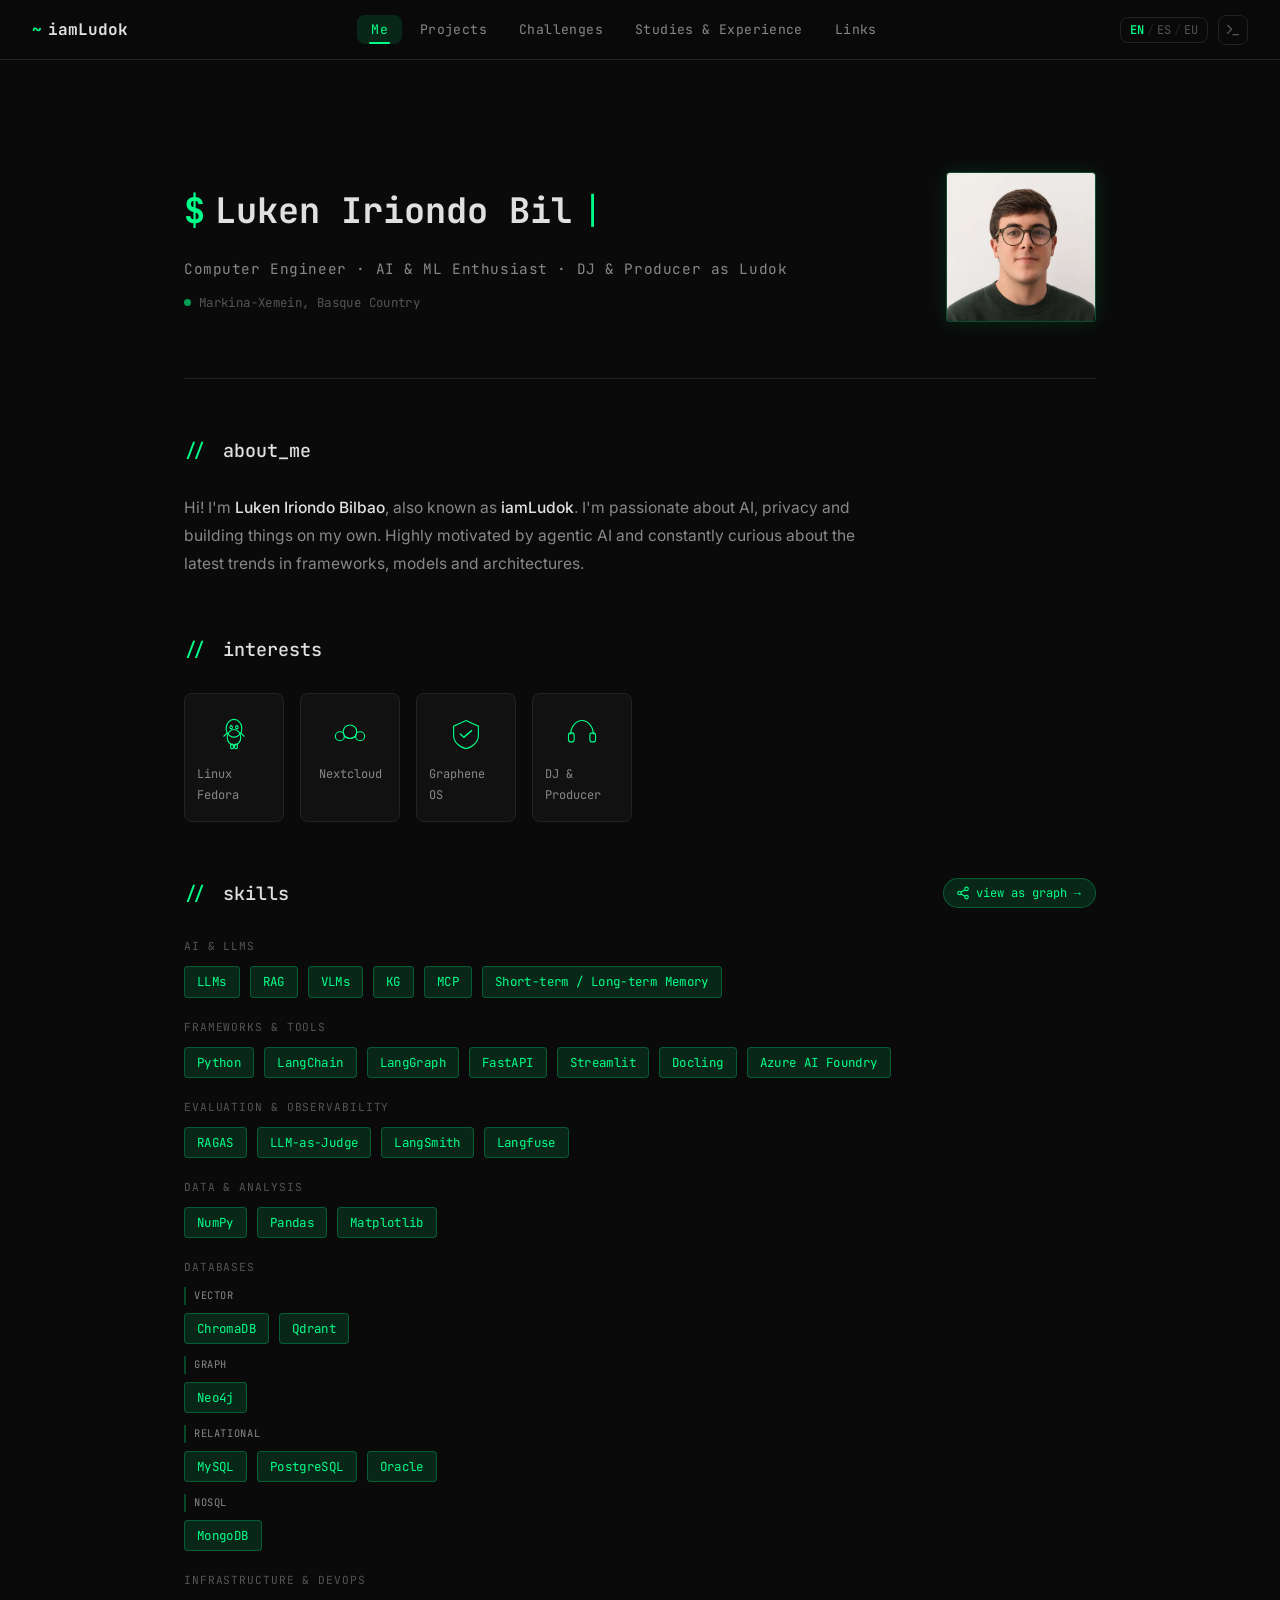
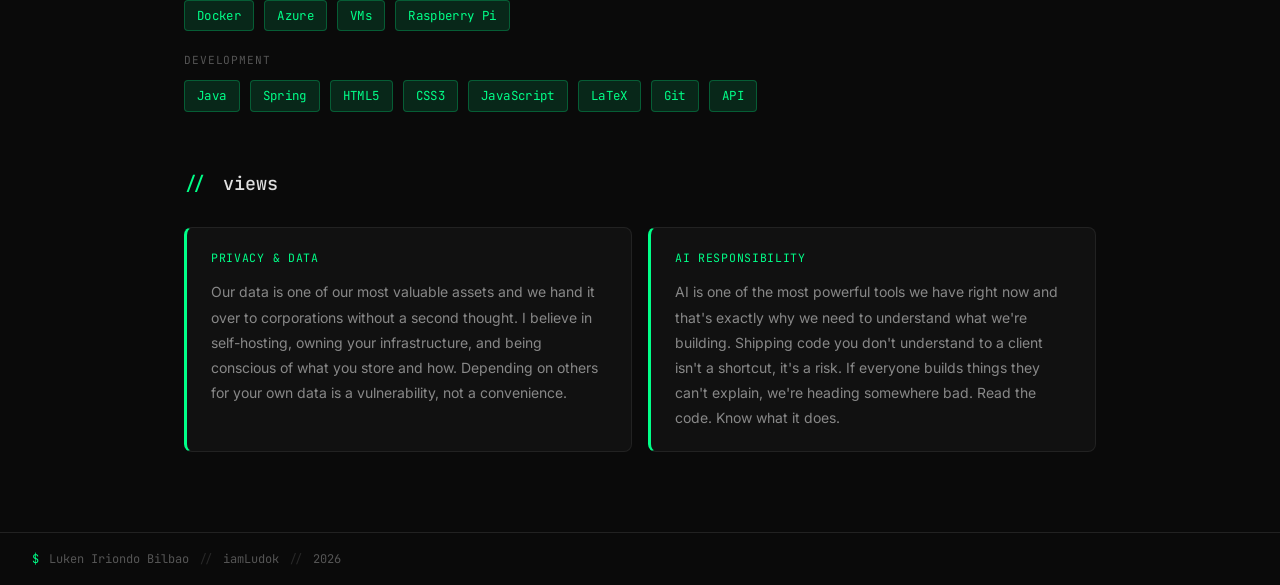
==== commit 6f06b61b: "feat: enhance user interface and functionality - Refactor language toggle and add terminal button to" ====
--- a/index.html
+++ b/index.html
@@ -93,13 +93,18 @@
       <button class="tab-btn" data-target="experience" data-i18n="nav_experience"></button>
       <button class="tab-btn" data-target="links" data-i18n="nav_links"></button>
     </nav>
-    <button class="lang-toggle" id="lang-toggle" aria-label="Toggle language">
-      <span class="lang-option" data-lang="en">EN</span>
-      <span class="lang-sep">/</span>
-      <span class="lang-option" data-lang="es">ES</span>
-      <span class="lang-sep">/</span>
-      <span class="lang-option" data-lang="eu">EU</span>
-    </button>
+    <div class="navbar-actions">
+      <button class="lang-toggle" id="lang-toggle" aria-label="Toggle language">
+        <span class="lang-option" data-lang="en">EN</span>
+        <span class="lang-sep">/</span>
+        <span class="lang-option" data-lang="es">ES</span>
+        <span class="lang-sep">/</span>
+        <span class="lang-option" data-lang="eu">EU</span>
+      </button>
+      <button class="navbar-icon-btn" id="terminal-btn" title="Open terminal (press ` )" aria-label="Open terminal">
+        <svg width="16" height="16" viewBox="0 0 24 24" fill="none" stroke="currentColor" stroke-width="2" stroke-linecap="round" stroke-linejoin="round"><polyline points="4 17 10 11 4 5"/><line x1="12" y1="19" x2="20" y2="19"/></svg>
+      </button>
+    </div>
     <button class="menu-toggle" aria-label="Toggle menu" aria-expanded="false">
       <span></span><span></span><span></span>
     </button>
@@ -207,7 +212,13 @@
 
         <!-- Skills -->
         <div class="skills-section">
-          <h2 class="section-title"><span class="accent">//</span> <span data-i18n="skills_title"></span></h2>
+          <h2 class="section-title skills-title-row">
+            <span><span class="accent">//</span> <span data-i18n="skills_title"></span></span>
+            <button class="skills-graph-link" id="navbar-graph-btn">
+              <svg width="14" height="14" viewBox="0 0 24 24" fill="none" stroke="currentColor" stroke-width="2"><circle cx="18" cy="5" r="3"/><circle cx="6" cy="12" r="3"/><circle cx="18" cy="19" r="3"/><line x1="8.59" y1="13.51" x2="15.42" y2="17.49"/><line x1="15.41" y1="6.51" x2="8.59" y2="10.49"/></svg>
+              <span data-i18n="skills_graph_link"></span>
+            </button>
+          </h2>
 
           <div class="skills-categories">
 
@@ -1074,35 +1085,23 @@
     </div>
   </aside>
 
-  <!-- Skill Graph FAB -->
-  <button class="graph-fab" id="navbar-graph-btn" title="Skill graph">
-    <svg width="18" height="18" viewBox="0 0 24 24" fill="none" stroke="currentColor" stroke-width="2"><circle cx="18" cy="5" r="3"/><circle cx="6" cy="12" r="3"/><circle cx="18" cy="19" r="3"/><line x1="8.59" y1="13.51" x2="15.42" y2="17.49"/><line x1="15.41" y1="6.51" x2="8.59" y2="10.49"/></svg>
-    <span>graph</span>
-  </button>
-
   <!-- Skill Graph Overlay -->
   <div id="skill-graph-overlay" class="skill-graph-overlay" aria-hidden="true">
     <div class="skill-graph-panel">
       <div class="skill-graph-header">
         <h3 class="skill-graph-title"><span class="accent">//</span> skill graph</h3>
         <div class="skill-graph-legend">
-          <span class="sg-legend-item"><span class="sg-dot" style="background:#00ff88"></span>Skills</span>
-          <span class="sg-legend-item"><span class="sg-dot" style="background:#ff9f43"></span>Projects</span>
-          <span class="sg-legend-item"><span class="sg-dot" style="background:#74b9ff"></span>Work</span>
-          <span class="sg-legend-item"><span class="sg-dot" style="background:#a29bfe"></span>Studies</span>
-        </div>
-        <span class="sg-hint">drag · scroll to zoom</span>
+          <button class="sg-legend-item" data-type="skill" aria-pressed="true"><span class="sg-dot" style="background:#00ff88"></span>Skills</button>
+          <button class="sg-legend-item" data-type="project" aria-pressed="true"><span class="sg-dot" style="background:#ff9f43"></span>Projects</button>
+          <button class="sg-legend-item" data-type="work" aria-pressed="true"><span class="sg-dot" style="background:#74b9ff"></span>Work</button>
+          <button class="sg-legend-item" data-type="study" aria-pressed="true"><span class="sg-dot" style="background:#a29bfe"></span>Studies</button>
+        </div>
+        <span class="sg-hint">hover · click · drag · zoom</span>
         <button class="skill-graph-close" id="skill-graph-close" aria-label="Close">&#x2715;</button>
       </div>
       <div id="skill-graph-container" class="skill-graph-container"></div>
     </div>
   </div>
-
-  <!-- Terminal FAB -->
-  <button class="graph-fab term-fab" id="terminal-btn" title="Open terminal (press ` )">
-    <svg width="18" height="18" viewBox="0 0 24 24" fill="none" stroke="currentColor" stroke-width="2" stroke-linecap="round" stroke-linejoin="round"><polyline points="4 17 10 11 4 5"/><line x1="12" y1="19" x2="20" y2="19"/></svg>
-    <span>terminal</span>
-  </button>
 
   <!-- Interactive Terminal -->
   <div id="terminal-overlay" class="term-overlay" aria-hidden="true">
--- a/css/style.css
+++ b/css/style.css
@@ -162,32 +162,25 @@
 .menu-toggle.open span:nth-child(2) { opacity: 0; }
 .menu-toggle.open span:nth-child(3) { transform: translateY(-7px) rotate(-45deg); }
 
-/* Language toggle */
-.graph-fab {
-  position: fixed;
-  bottom: 28px;
-  right: 28px;
-  z-index: 900;
-  display: flex;
-  align-items: center;
-  gap: 7px;
-  font-family: var(--font-mono);
-  font-size: 0.75rem;
-  color: var(--accent);
-  background: var(--bg-2);
-  border: 1px solid var(--border-accent);
-  border-radius: 24px;
-  padding: 10px 16px;
-  box-shadow: 0 4px 20px rgba(0, 0, 0, 0.4), 0 0 12px rgba(0, 255, 136, 0.08);
-  cursor: pointer;
-  transition: box-shadow var(--transition), background var(--transition), border-color var(--transition);
-  white-space: nowrap;
-}
-.graph-fab:hover {
-  background: var(--bg-3);
-  border-color: var(--accent);
-  box-shadow: 0 4px 24px rgba(0, 0, 0, 0.5), 0 0 20px rgba(0, 255, 136, 0.15);
-}
+/* Navbar right-side controls: language toggle + terminal icon */
+.navbar-actions {
+  display: flex;
+  align-items: center;
+  gap: 10px;
+}
+.navbar-icon-btn {
+  display: flex;
+  align-items: center;
+  justify-content: center;
+  width: 30px;
+  height: 30px;
+  color: var(--text-muted);
+  border: 1px solid var(--border);
+  border-radius: var(--radius);
+  transition: border-color var(--transition), color var(--transition);
+}
+.navbar-icon-btn:hover { border-color: var(--accent); color: var(--accent); }
+
 .lang-toggle {
   display: flex;
   align-items: center;
@@ -223,6 +216,38 @@
   from { opacity: 0; transform: translateY(12px); }
   to   { opacity: 1; transform: translateY(0); }
 }
+
+/* Staggered entrance: JS sets --i per item when a section is shown.
+   `backwards` so the animation doesn't hold transform after it ends
+   (hover effects keep working). */
+.stagger-in {
+  animation: staggerIn 0.4s ease backwards;
+  animation-delay: calc(var(--i, 0) * 30ms);
+}
+@keyframes staggerIn {
+  from { opacity: 0; transform: translateY(10px); }
+  to   { opacity: 1; transform: translateY(0); }
+}
+
+/* =============================================
+   VIEW TRANSITIONS (card → drawer, filters)
+   ============================================= */
+::view-transition-group(*) {
+  animation-duration: 0.4s;
+  animation-timing-function: cubic-bezier(0.2, 0, 0, 1);
+}
+/* Elements that only exist before (leaving) or after (entering) */
+::view-transition-old(*):only-child { animation: vtOut 0.25s ease both; }
+::view-transition-new(*):only-child { animation: vtIn 0.3s ease 0.1s both; }
+/* Fade the card's contents out fast so its text doesn't ghost over the drawer's */
+::view-transition-old(project-panel) { animation-duration: 0.12s; }
+@keyframes vtOut { to   { opacity: 0; transform: scale(0.92); } }
+@keyframes vtIn  { from { opacity: 0; transform: scale(0.92); } }
+
+/* The View Transition animates the drawer, so its own CSS fade must not
+   run at the same time (the "after" snapshot would be half-transparent). */
+.vt-running .drawer-panel,
+.vt-running .drawer-overlay { transition: none; }
 
 .section-title {
   font-family: var(--font-mono);
@@ -293,6 +318,20 @@
   box-shadow: 0 0 20px var(--accent-glow);
 }
 .avatar-placeholder svg { width: 80px; height: 80px; }
+
+/* ASCII version of the avatar (canvas drawn by JS), shown on load and on hover */
+.avatar-placeholder { position: relative; }
+.avatar-ascii {
+  position: absolute;
+  inset: 0;
+  width: 100%;
+  height: 100%;
+  opacity: 0;
+  transition: opacity 0.5s ease;
+  pointer-events: none;
+}
+.avatar-placeholder:hover .avatar-ascii,
+.avatar-placeholder.ascii-intro .avatar-ascii { opacity: 1; }
 .avatar-placeholder img { width: 100%; height: 100%; object-fit: cover; object-position: center 50%; }
 
 /* =============================================
@@ -354,6 +393,33 @@
    SECTION: ME - Skills
    ============================================= */
 .skills-section { margin-bottom: 16px; }
+
+.skills-title-row {
+  display: flex;
+  align-items: baseline;
+  justify-content: space-between;
+  flex-wrap: wrap;
+  gap: 6px 16px;
+}
+.skills-graph-link {
+  display: flex;
+  align-items: center;
+  gap: 6px;
+  font-family: var(--font-mono);
+  font-size: 0.75rem;
+  color: var(--accent);
+  border: 1px solid var(--border-accent);
+  border-radius: 24px;
+  padding: 6px 14px 6px 12px;
+  background: var(--accent-glow);
+  transition: background var(--transition), box-shadow var(--transition), border-color var(--transition);
+}
+.skills-graph-link:hover {
+  background: rgba(0, 255, 136, 0.2);
+  border-color: var(--accent);
+  box-shadow: 0 0 14px var(--accent-glow);
+}
+.skills-graph-link svg { flex-shrink: 0; }
 
 .skills-grid {
   display: flex;
@@ -723,6 +789,23 @@
   width: 2px;
   background: linear-gradient(to bottom, var(--accent), transparent);
   opacity: 0.3;
+}
+
+/* Draw-in: JS adds .tl-pending on section show, then .tl-draw once the
+   timeline is on screen, and sets --dot-delay so each dot lights up when
+   the line reaches it. */
+.timeline::before { transform-origin: top; }
+.timeline.tl-pending::before { transform: scaleY(0); }
+.timeline.tl-pending .timeline-dot { border-color: var(--border); box-shadow: none; }
+.timeline.tl-draw::before { animation: tlLine 0.9s cubic-bezier(0.4, 0, 0.2, 1) backwards; }
+.timeline.tl-draw .timeline-dot {
+  animation: tlDot 0.5s ease backwards;
+  animation-delay: var(--dot-delay, 0ms);
+}
+@keyframes tlLine { from { transform: scaleY(0); } }
+@keyframes tlDot {
+  from { border-color: var(--border); box-shadow: none; transform: scale(0.6); }
+  50%  { transform: scale(1.4); box-shadow: 0 0 0 5px rgba(0, 255, 136, 0.2), 0 0 14px rgba(0, 255, 136, 0.5); }
 }
 
 .timeline-item {
@@ -1288,6 +1371,102 @@
   color: var(--text-soft);
   font-size: 0.875rem;
   line-height: 1.75;
+}
+
+/* =============================================
+   PHONE MOCKUPS (mobile-app screenshots)
+   ============================================= */
+.phone {
+  position: relative;
+  aspect-ratio: 921 / 2048; /* matches the screenshots */
+  background: #000;
+  border: 5px solid #1a1a1a;
+  border-radius: 20px;
+  outline: 1px solid #2c2c2c;
+  overflow: hidden;
+  box-shadow: 0 18px 40px rgba(0, 0, 0, 0.6), 0 0 28px rgba(0, 255, 136, 0.08);
+}
+/* Punch-hole camera */
+.phone::after {
+  content: '';
+  position: absolute;
+  top: 6px;
+  left: 50%;
+  width: 7px;
+  height: 7px;
+  margin-left: -3.5px;
+  border-radius: 50%;
+  background: #050505;
+  z-index: 2;
+}
+
+/* Card: phone peeking up from the bottom edge */
+.phone-stage {
+  display: flex;
+  justify-content: center;
+  align-items: flex-start;
+  padding-top: 22px;
+  background:
+    radial-gradient(circle at 50% 80%, rgba(0, 255, 136, 0.10), transparent 60%),
+    var(--bg-3);
+}
+.phone-stage .phone {
+  width: min(150px, 34%);
+  flex-shrink: 0;
+  transition: transform 0.4s cubic-bezier(0.2, 0, 0, 1);
+}
+.project-card:hover .phone-stage .phone { transform: translateY(-12px); }
+.phone .preview-img {
+  position: absolute;
+  inset: 0;
+  opacity: 0;
+  transition: opacity 0.5s ease, filter 0.4s ease;
+}
+.phone .preview-img.is-active { opacity: 1; }
+
+/* Drawer: 3D fan, JS sets --o (offset from the front phone) and --a (|offset|) */
+.drawer-img-wrap { position: relative; }
+.drawer-phones { display: none; }
+.drawer-img-wrap.shot-mobile {
+  cursor: default;
+  background:
+    radial-gradient(circle at 50% 70%, rgba(0, 255, 136, 0.10), transparent 60%),
+    var(--bg-3);
+}
+.drawer-img-wrap.shot-mobile .drawer-img { display: none; }
+.drawer-img-wrap.shot-mobile .drawer-phones {
+  display: block;
+  position: absolute;
+  inset: 0;
+  perspective: 1000px;
+  touch-action: pan-y;
+  user-select: none;
+}
+.drawer-phones .phone {
+  position: absolute;
+  top: 6%;
+  left: 50%;
+  height: 88%;
+  border-width: 4px;
+  border-radius: 16px;
+  cursor: pointer;
+  transform:
+    translateX(-50%)
+    translateX(calc(var(--o, 0) * 70%))
+    rotateY(calc(var(--o, 0) * -24deg))
+    scale(calc(1 - var(--a, 0) * 0.14));
+  opacity: calc(1 - var(--a, 0) * 0.3);
+  transition: transform 0.45s cubic-bezier(0.2, 0, 0, 1), opacity 0.3s ease;
+}
+.drawer-phones .phone.is-front { cursor: zoom-in; }
+.drawer-phones .phone.is-far { opacity: 0; pointer-events: none; }
+.phone-screen {
+  width: 100%;
+  height: 100%;
+  object-fit: cover;
+  object-position: top;
+  pointer-events: none;
+  -webkit-user-drag: none;
 }
 
 /* =============================================
@@ -1520,7 +1699,13 @@
   font-family: var(--font-mono);
   font-size: 0.72rem;
   color: var(--text-soft);
-}
+  padding: 3px 8px;
+  border: 1px solid transparent;
+  border-radius: 4px;
+  transition: color var(--transition), border-color var(--transition), opacity var(--transition);
+}
+.sg-legend-item:hover { color: var(--text); border-color: var(--border); }
+.sg-legend-item.is-off { opacity: 0.35; text-decoration: line-through; }
 .sg-dot {
   width: 8px;
   height: 8px;
@@ -1570,6 +1755,86 @@
 }
 .sg-tooltip strong { color: var(--accent); }
 .sg-tooltip-period { color: var(--text-muted); font-size: 0.68rem; }
+.sg-tooltip-hint { color: var(--accent); font-size: 0.68rem; opacity: 0.8; }
+
+/* Nodes: skills are filled dots, projects / work / studies are rings with a
+   centre pip (like the timeline dots). --c is the node's type colour. */
+.sg-svg { cursor: grab; }
+.sg-svg:active { cursor: grabbing; }
+.sg-node { cursor: pointer; transition: opacity 0.2s ease; }
+.sg-core { fill: var(--c); fill-opacity: 0.85; }
+.sg-node:not(.sg-node--skill) .sg-core {
+  fill: var(--bg-2);
+  fill-opacity: 1;
+  stroke: var(--c);
+  stroke-width: 2;
+}
+.sg-pip  { fill: var(--c); }
+.sg-halo { fill: var(--c); opacity: 0; transition: opacity 0.2s ease; }
+.sg-node.is-hover .sg-halo { opacity: 0.45; }
+
+.sg-node text {
+  font-family: var(--font-mono);
+  font-size: 10px;
+  fill: var(--text);
+  text-anchor: middle;
+  pointer-events: none;
+  user-select: none;
+  /* dark outline keeps labels readable over edges */
+  paint-order: stroke;
+  stroke: var(--bg-2);
+  stroke-width: 3px;
+  stroke-linejoin: round;
+  transition: opacity 0.2s ease;
+}
+.sg-node:not(.sg-node--skill) text { fill: var(--c); }
+.sg-node.minor text { opacity: 0; }
+.sg-zoomed .sg-node.minor text { opacity: 0.85; }
+
+.sg-link {
+  fill: none;
+  stroke: var(--c);
+  stroke-opacity: 0.14;
+  stroke-width: 1;
+  transition: stroke-opacity 0.2s ease;
+}
+
+/* Focus mode: everything outside the hovered / pinned neighbourhood fades */
+.sg-focus .sg-node { opacity: 0.12; }
+.sg-focus .sg-node.is-lit { opacity: 1; }
+.sg-focus .sg-node.is-lit text { opacity: 1; }
+.sg-focus .sg-link { stroke-opacity: 0.03; }
+.sg-focus .sg-link.is-lit {
+  stroke-opacity: 0.85;
+  stroke-width: 1.5;
+  stroke-dasharray: 4 4;
+  animation: sgFlow 0.6s linear infinite;
+}
+@keyframes sgFlow { to { stroke-dashoffset: -8; } }
+
+.sg-node.is-hidden,
+.sg-link.is-hidden { display: none; }
+
+/* Entrance: nodes pop in from the centre outwards (JS sets the delays) */
+.sg-body { transform-box: fill-box; transform-origin: center; }
+.sg-enter .sg-body { animation: sgPop 0.45s cubic-bezier(0.2, 0, 0, 1.3) backwards; }
+.sg-enter .sg-link { animation: sgFade 0.8s ease 0.3s backwards; }
+@keyframes sgPop  { from { transform: scale(0); opacity: 0; } }
+@keyframes sgFade { from { stroke-opacity: 0; } }
+
+@media (max-width: 768px) {
+  .skill-graph-panel {
+    width: 100vw;
+    height: 100dvh;
+    border: none;
+    border-radius: 0;
+  }
+  .skill-graph-header { flex-wrap: wrap; gap: 8px 12px; padding: 12px 16px; }
+  .skill-graph-title  { flex: 1; }
+  .skill-graph-close  { order: 2; }
+  .skill-graph-legend { order: 3; flex: 1 1 100%; flex-wrap: wrap; gap: 4px; }
+  .sg-hint { display: none; }
+}
 
 @media (prefers-reduced-motion: reduce) {
   *, *::before, *::after {
@@ -1578,6 +1843,84 @@
     transition-duration: 0.01ms !important;
     scroll-behavior: auto !important;
   }
+  .stagger-in { animation: none; }
+}
+
+/* =============================================
+   CRT MODE (terminal command `crt`)
+   ============================================= */
+/* Slight red/blue fringe on all text, like a misaligned tube */
+html.crt body {
+  text-shadow: -0.6px 0 rgba(255, 0, 80, 0.35), 0.6px 0 rgba(0, 180, 255, 0.35);
+}
+
+.crt-overlay {
+  position: fixed;
+  inset: 0;
+  z-index: 99990;
+  pointer-events: none;
+  /* Rolling bright band */
+  background: linear-gradient(to bottom, transparent 0%, rgba(0, 255, 136, 0.04) 50%, transparent 100%) 0 -30vh / 100% 30vh no-repeat;
+  animation: crtRoll 7s linear infinite, crtFlicker 5s steps(1) infinite;
+}
+/* Scanlines */
+.crt-overlay::before {
+  content: '';
+  position: absolute;
+  inset: 0;
+  background: repeating-linear-gradient(to bottom, rgba(0, 0, 0, 0.28) 0 1px, transparent 1px 3px);
+}
+/* Darkened, rounded-looking edges */
+.crt-overlay::after {
+  content: '';
+  position: absolute;
+  inset: 0;
+  background: radial-gradient(ellipse at center, transparent 55%, rgba(0, 0, 0, 0.6) 100%);
+  box-shadow: inset 0 0 80px rgba(0, 0, 0, 0.7);
+}
+@keyframes crtRoll { to { background-position: 0 130vh; } }
+@keyframes crtFlicker {
+  0%, 100% { opacity: 1; }
+  41%      { opacity: 0.93; }
+  42%      { opacity: 1; }
+  77%      { opacity: 0.96; }
+  78%      { opacity: 1; }
+}
+
+/* Power on / off */
+.crt-power {
+  position: fixed;
+  inset: 0;
+  z-index: 99995;
+  pointer-events: none;
+  background: #000;
+}
+.crt-power::before {
+  content: '';
+  position: absolute;
+  inset: 0;
+  background: #d9ffec;
+  box-shadow: 0 0 30px rgba(0, 255, 136, 0.8);
+}
+.crt-power--on  { animation: crtFadeOut 0.7s ease-in both; }
+.crt-power--on::before  { animation: crtOpen 0.7s ease-out both; }
+.crt-power--off { animation: crtFadeIn 0.6s ease-out both; }
+.crt-power--off::before { animation: crtClose 0.6s ease-in both; }
+@keyframes crtOpen {
+  0%   { transform: scale(0, 0.003); opacity: 1; }
+  35%  { transform: scale(1, 0.003); opacity: 1; }
+  100% { transform: scale(1, 1);     opacity: 0; }
+}
+@keyframes crtClose {
+  0%   { transform: scale(1, 1);     opacity: 0; }
+  55%  { transform: scale(1, 0.003); opacity: 1; }
+  100% { transform: scale(0, 0.003); opacity: 1; }
+}
+@keyframes crtFadeOut { 0%, 35% { background: #000; } 100% { background: transparent; } }
+@keyframes crtFadeIn  { 0% { background: transparent; } 55%, 100% { background: #000; } }
+
+@media (prefers-reduced-motion: reduce) {
+  .crt-overlay { animation: none; background: none; }
 }
 
 /* =============================================
@@ -1607,8 +1950,6 @@
 /* =============================================
    INTERACTIVE TERMINAL
    ============================================= */
-.term-fab { bottom: 78px; }
-
 .term-overlay {
   position: fixed;
   inset: 0;
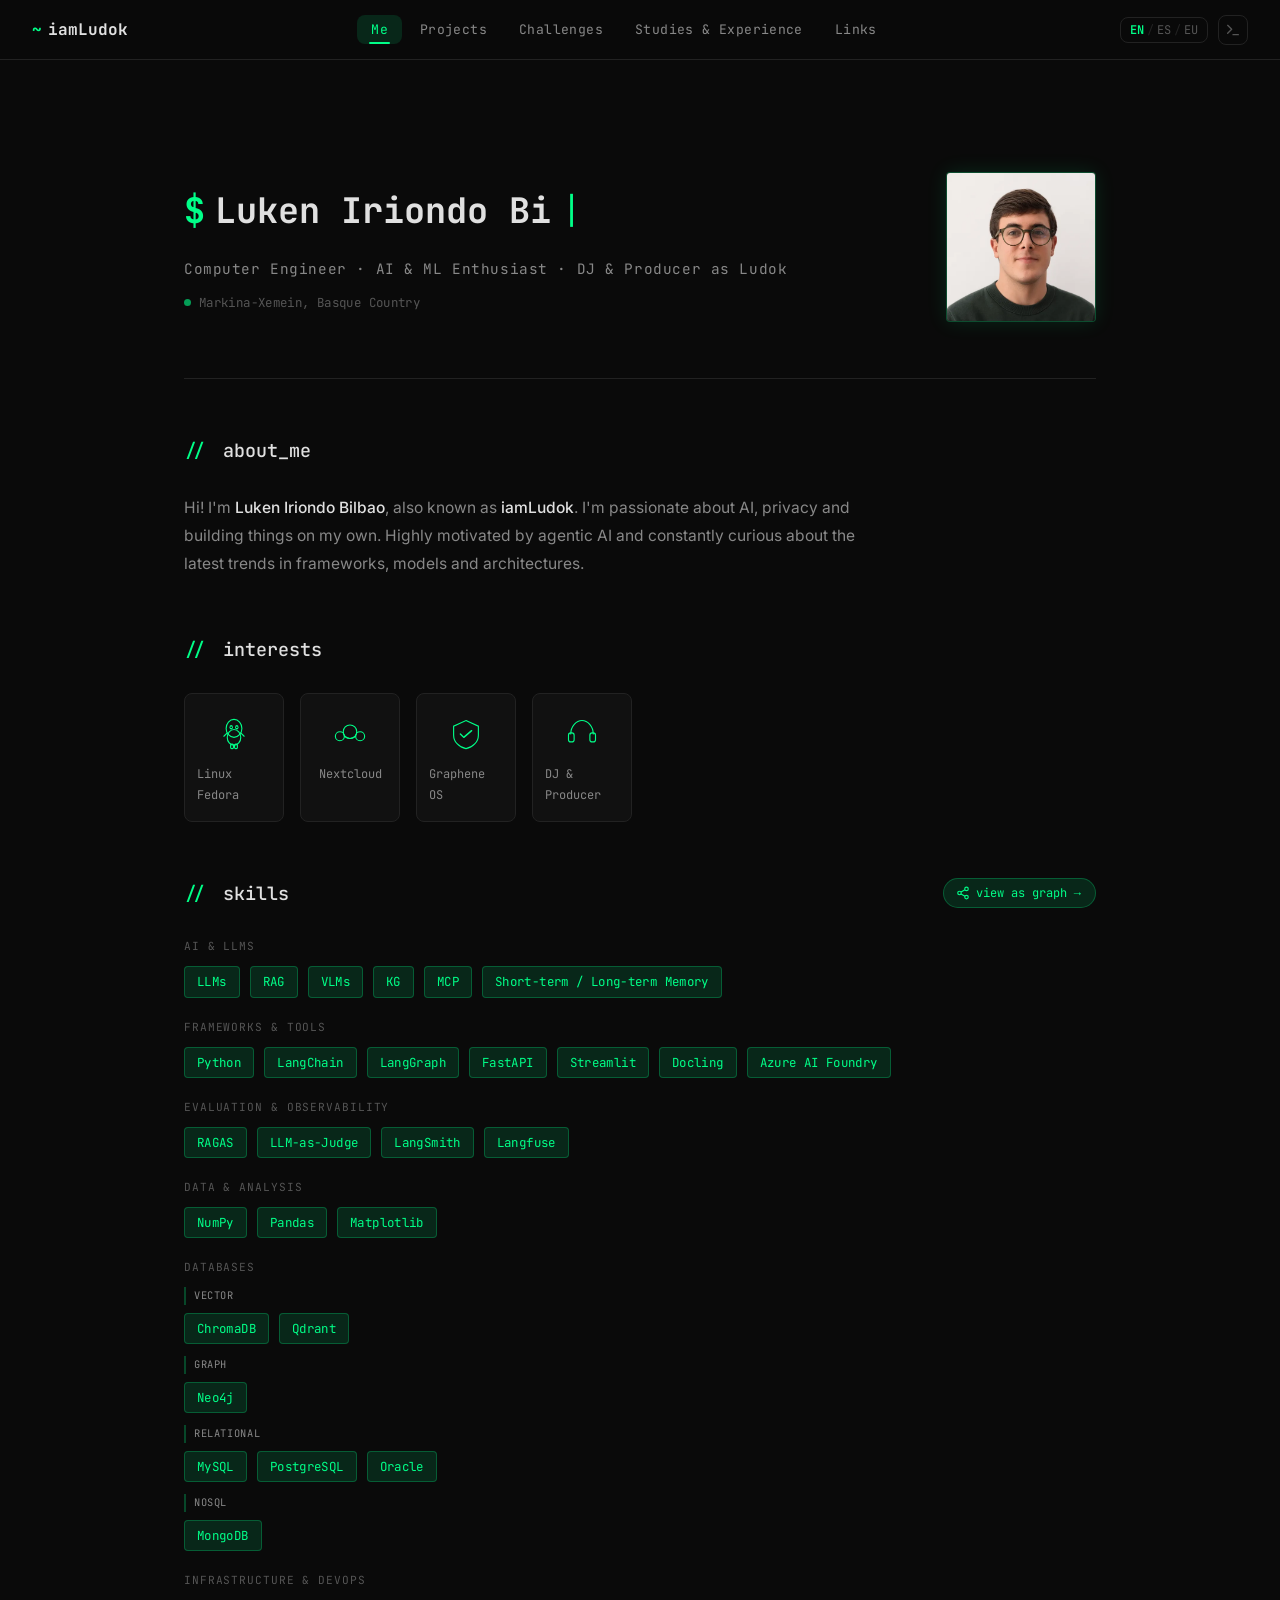
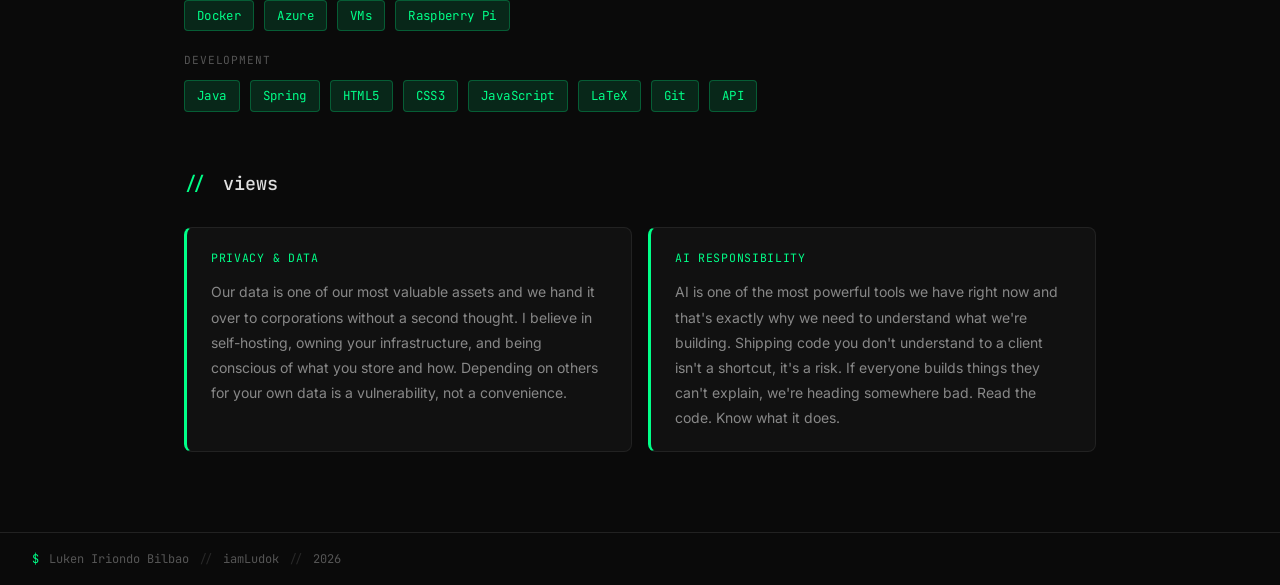
==== commit d2b4bd5c: "feat: add download icons and update project categories for mobile apps" ====
--- a/index.html
+++ b/index.html
@@ -75,6 +75,9 @@
     </symbol>
     <symbol id="icon-play" viewBox="0 0 24 24" fill="none" stroke="currentColor" stroke-width="2">
       <polygon points="5 3 19 12 5 21 5 3"/>
+    </symbol>
+    <symbol id="icon-download" viewBox="0 0 24 24" fill="none" stroke="currentColor" stroke-width="2" stroke-linecap="round" stroke-linejoin="round">
+      <path d="M21 15v4a2 2 0 0 1-2 2H5a2 2 0 0 1-2-2v-4"/><polyline points="7 10 12 15 17 10"/><line x1="12" y1="15" x2="12" y2="3"/>
     </symbol>
   </defs>
 </svg>
@@ -526,7 +529,7 @@
             </div>
           </article>
 
-          <article class="project-card" data-category="private" data-project="ludokbeen" data-shot="mobile" data-img="img/projects/LudokBeen1.jpeg" data-imgs="img/projects/LudokBeen1.jpeg,img/projects/LudokBeen2.jpeg,img/projects/LudokBeen3.jpeg">
+          <article class="project-card" data-category="dev" data-project="ludokbeen" data-shot="mobile" data-img="img/projects/LudokBeen1.jpeg" data-imgs="img/projects/LudokBeen1.jpeg,img/projects/LudokBeen2.jpeg,img/projects/LudokBeen3.jpeg">
             <div class="project-preview">
               <div class="preview-img-wrap">
                 <img src="img/projects/LudokBeen1.jpeg" alt="Ludok Been preview" class="preview-img" loading="lazy" />
@@ -535,11 +538,14 @@
             <div class="project-content">
               <div class="project-header">
                 <h3 class="project-title">Ludok Been</h3>
-                <span class="ctf-badge private-badge" data-i18n="filter_private"></span>
               </div>
               <p class="project-desc" data-i18n="project_ludokbeen_desc"></p>
               <div class="project-tags"></div>
               <div class="project-links">
+                <a href="https://github.com/iamLudok/Ludok-been/releases/latest" class="project-link project-link--demo" target="_blank" rel="noopener">
+                  <svg width="16" height="16"><use href="#icon-download"/></svg>
+                  <span data-i18n="link_apk"></span>
+                </a>
                 <a href="https://github.com/iamLudok/Ludok-been" class="project-link" target="_blank" rel="noopener">
                   <svg width="16" height="16"><use href="#icon-github"/></svg>
                   GitHub
@@ -548,14 +554,17 @@
             </div>
           </article>
 
-          <article class="project-card" data-category="private" data-project="ludokwallet" data-shot="mobile">
+          <article class="project-card" data-category="dev" data-project="ludokwallet" data-shot="mobile">
             <div class="project-header">
               <h3 class="project-title">Ludok Wallet</h3>
-              <span class="ctf-badge private-badge" data-i18n="filter_private"></span>
             </div>
             <p class="project-desc" data-i18n="project_ludokwallet_desc"></p>
             <div class="project-tags"></div>
             <div class="project-links">
+              <a href="https://github.com/iamLudok/Ludok-wallet/releases/latest" class="project-link project-link--demo" target="_blank" rel="noopener">
+                <svg width="16" height="16"><use href="#icon-download"/></svg>
+                <span data-i18n="link_apk"></span>
+              </a>
               <a href="https://github.com/iamLudok/Ludok-wallet" class="project-link" target="_blank" rel="noopener">
                 <svg width="16" height="16"><use href="#icon-github"/></svg>
                 GitHub
@@ -563,7 +572,7 @@
             </div>
           </article>
 
-          <article class="project-card" data-category="private" data-project="ludoktaste" data-shot="mobile" data-img="img/projects/LudokTaste1.jpeg" data-imgs="img/projects/LudokTaste1.jpeg,img/projects/LudokTaste2.jpeg">
+          <article class="project-card" data-category="dev" data-project="ludoktaste" data-shot="mobile" data-img="img/projects/LudokTaste1.jpeg" data-imgs="img/projects/LudokTaste1.jpeg,img/projects/LudokTaste2.jpeg">
             <div class="project-preview">
               <div class="preview-img-wrap">
                 <img src="img/projects/LudokTaste1.jpeg" alt="Ludok Taste preview" class="preview-img" loading="lazy" />
@@ -572,11 +581,14 @@
             <div class="project-content">
               <div class="project-header">
                 <h3 class="project-title">Ludok Taste</h3>
-                <span class="ctf-badge private-badge" data-i18n="filter_private"></span>
               </div>
               <p class="project-desc" data-i18n="project_ludoktaste_desc"></p>
               <div class="project-tags"></div>
               <div class="project-links">
+                <a href="https://github.com/iamLudok/Ludok-taste/releases/latest" class="project-link project-link--demo" target="_blank" rel="noopener">
+                  <svg width="16" height="16"><use href="#icon-download"/></svg>
+                  <span data-i18n="link_apk"></span>
+                </a>
                 <a href="https://github.com/iamLudok/Ludok-taste" class="project-link" target="_blank" rel="noopener">
                   <svg width="16" height="16"><use href="#icon-github"/></svg>
                   GitHub
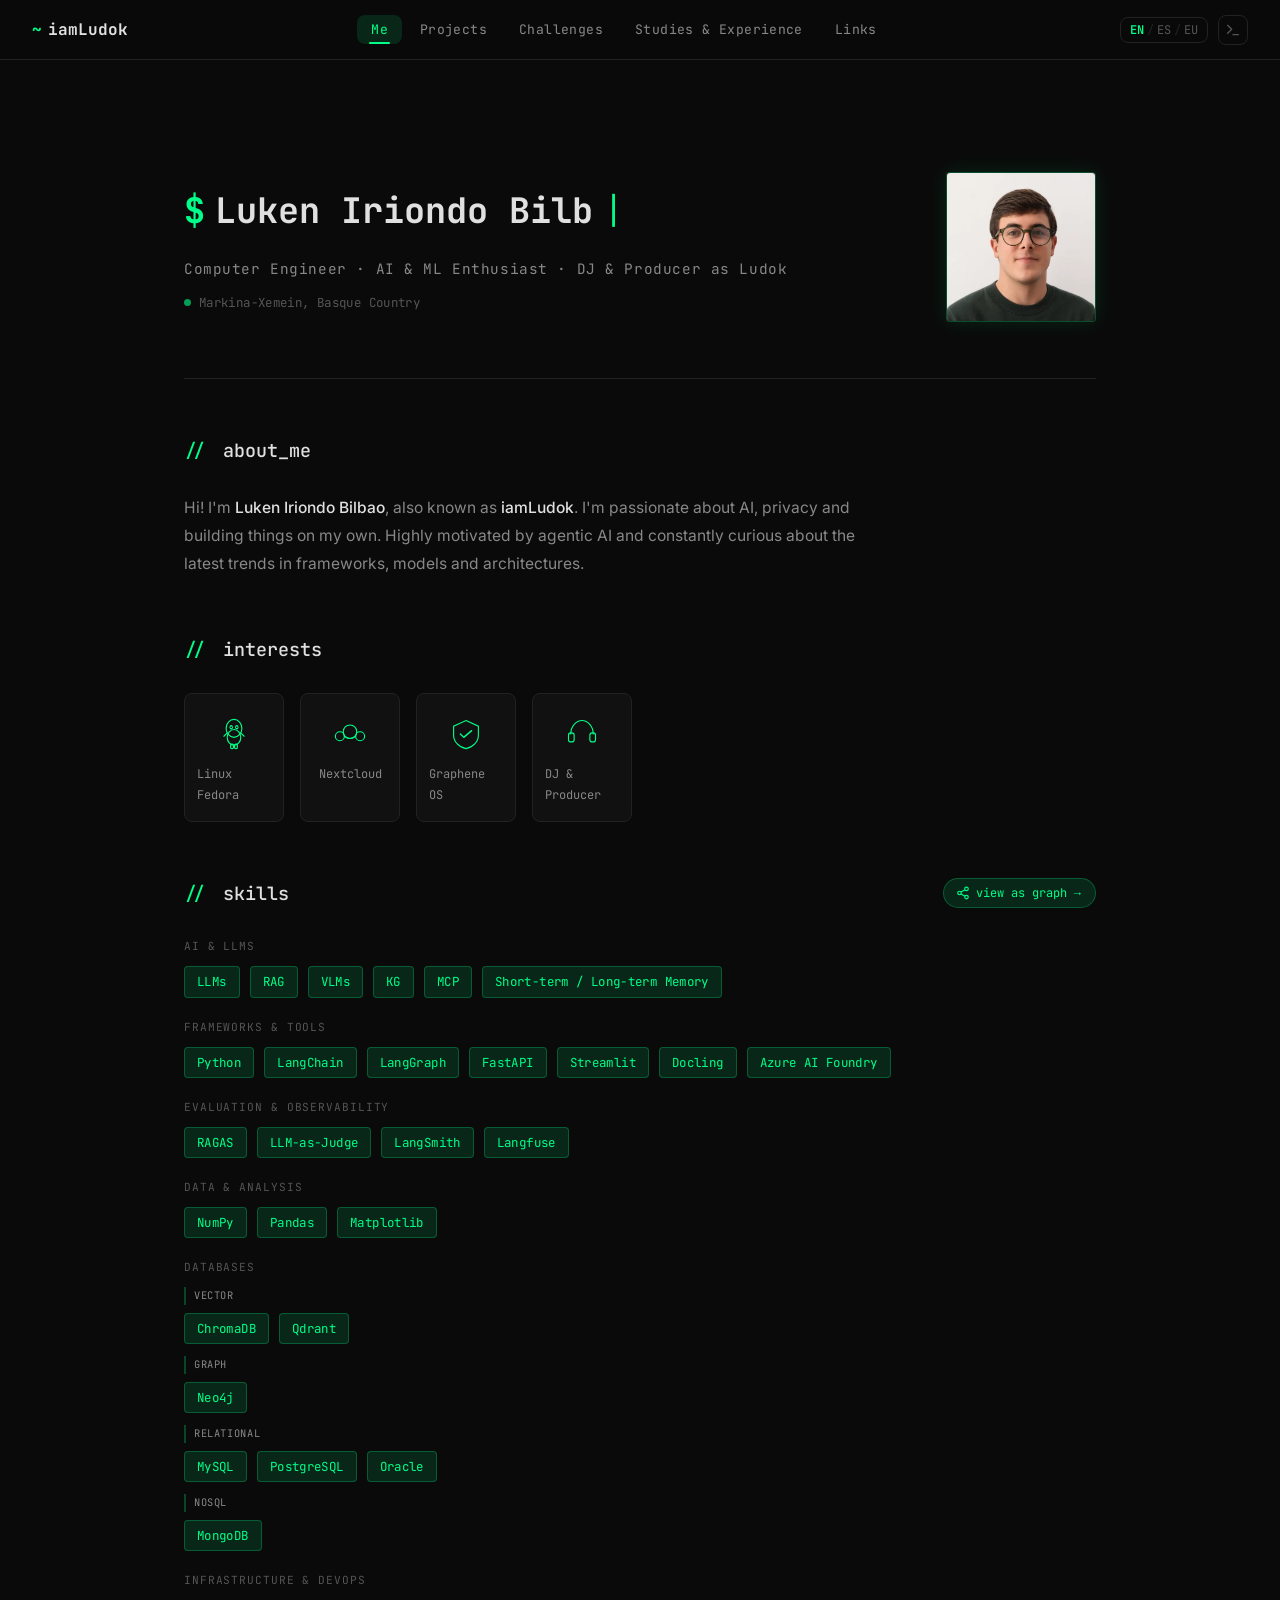
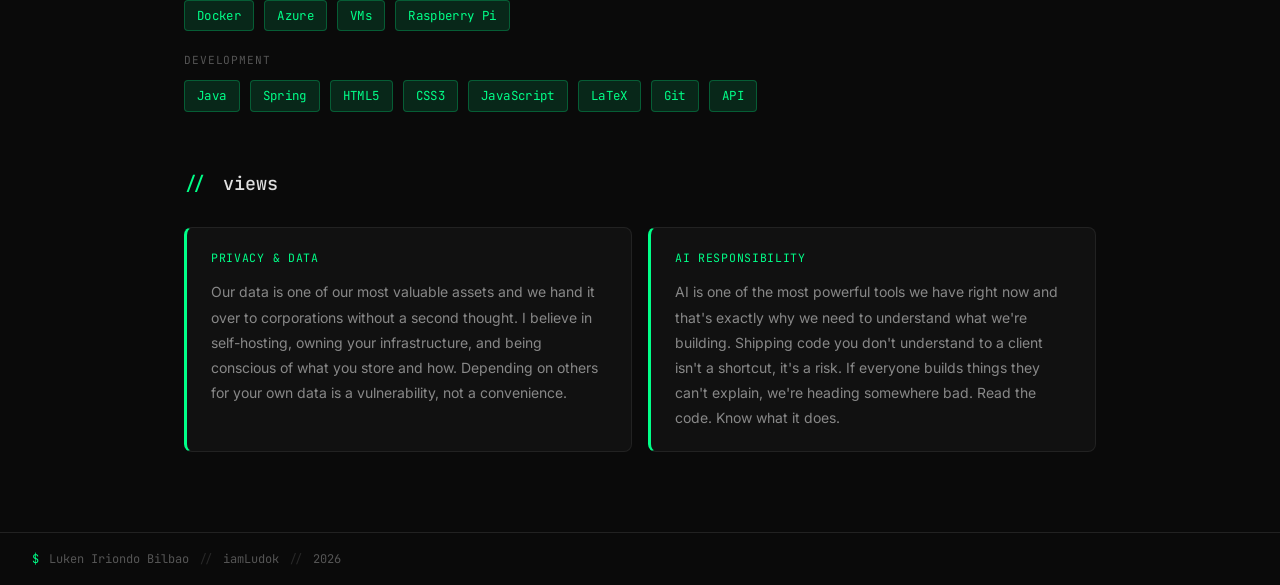
==== commit 6ba6a2da: "fix: remove Cal.com booking card from the links section The email mailto card stays in the same list" ====
--- a/index.html
+++ b/index.html
@@ -53,7 +53,8 @@
     "sameAs": [
       "https://www.linkedin.com/in/luken-iriondo-bilbao/",
       "https://github.com/iamludok",
-      "https://devpost.com/iamLudok"
+      "https://devpost.com/iamLudok",
+      "https://medium.com/@iamLudok"
     ]
   }
   </script>
@@ -507,7 +508,7 @@
             </div>
           </article>
 
-          <article class="project-card" data-category="private" data-project="ludoktime" data-shot="mobile" data-img="img/projects/LudokTime1.jpeg" data-imgs="img/projects/LudokTime1.jpeg,img/projects/LudokTime2.jpeg,img/projects/LudokTime3.jpeg,img/projects/LudokTime4.jpeg,img/projects/LudokTime5.jpeg,img/projects/LudokTime6.jpeg">
+          <article class="project-card" data-category="dev" data-project="ludoktime" data-shot="mobile" data-img="img/projects/LudokTime1.jpeg" data-imgs="img/projects/LudokTime1.jpeg,img/projects/LudokTime2.jpeg,img/projects/LudokTime3.jpeg,img/projects/LudokTime4.jpeg,img/projects/LudokTime5.jpeg,img/projects/LudokTime6.jpeg">
             <div class="project-preview">
               <div class="preview-img-wrap">
                 <img src="img/projects/LudokTime1.jpeg" alt="Ludok Time preview" class="preview-img" loading="lazy" />
@@ -516,11 +517,14 @@
             <div class="project-content">
               <div class="project-header">
                 <h3 class="project-title">Ludok Time</h3>
-                <span class="ctf-badge private-badge" data-i18n="filter_private"></span>
               </div>
               <p class="project-desc" data-i18n="project_ludoktime_desc"></p>
               <div class="project-tags"></div>
               <div class="project-links">
+                <a href="https://iamludok.github.io/ludok-apps-web/apps/time/" class="project-link project-link--demo" target="_blank" rel="noopener">
+                  <svg width="16" height="16"><use href="#icon-external"/></svg>
+                  <span data-i18n="link_app"></span>
+                </a>
                 <a href="https://github.com/iamLudok/Ludok-time" class="project-link" target="_blank" rel="noopener">
                   <svg width="16" height="16"><use href="#icon-github"/></svg>
                   GitHub
@@ -542,9 +546,9 @@
               <p class="project-desc" data-i18n="project_ludokbeen_desc"></p>
               <div class="project-tags"></div>
               <div class="project-links">
-                <a href="https://github.com/iamLudok/Ludok-been/releases/latest" class="project-link project-link--demo" target="_blank" rel="noopener">
-                  <svg width="16" height="16"><use href="#icon-download"/></svg>
-                  <span data-i18n="link_apk"></span>
+                <a href="https://iamludok.github.io/ludok-apps-web/apps/been/" class="project-link project-link--demo" target="_blank" rel="noopener">
+                  <svg width="16" height="16"><use href="#icon-external"/></svg>
+                  <span data-i18n="link_app"></span>
                 </a>
                 <a href="https://github.com/iamLudok/Ludok-been" class="project-link" target="_blank" rel="noopener">
                   <svg width="16" height="16"><use href="#icon-github"/></svg>
@@ -561,9 +565,9 @@
             <p class="project-desc" data-i18n="project_ludokwallet_desc"></p>
             <div class="project-tags"></div>
             <div class="project-links">
-              <a href="https://github.com/iamLudok/Ludok-wallet/releases/latest" class="project-link project-link--demo" target="_blank" rel="noopener">
-                <svg width="16" height="16"><use href="#icon-download"/></svg>
-                <span data-i18n="link_apk"></span>
+              <a href="https://iamludok.github.io/ludok-apps-web/apps/wallet/" class="project-link project-link--demo" target="_blank" rel="noopener">
+                <svg width="16" height="16"><use href="#icon-external"/></svg>
+                <span data-i18n="link_app"></span>
               </a>
               <a href="https://github.com/iamLudok/Ludok-wallet" class="project-link" target="_blank" rel="noopener">
                 <svg width="16" height="16"><use href="#icon-github"/></svg>
@@ -585,9 +589,9 @@
               <p class="project-desc" data-i18n="project_ludoktaste_desc"></p>
               <div class="project-tags"></div>
               <div class="project-links">
-                <a href="https://github.com/iamLudok/Ludok-taste/releases/latest" class="project-link project-link--demo" target="_blank" rel="noopener">
-                  <svg width="16" height="16"><use href="#icon-download"/></svg>
-                  <span data-i18n="link_apk"></span>
+                <a href="https://iamludok.github.io/ludok-apps-web/apps/taste/" class="project-link project-link--demo" target="_blank" rel="noopener">
+                  <svg width="16" height="16"><use href="#icon-external"/></svg>
+                  <span data-i18n="link_app"></span>
                 </a>
                 <a href="https://github.com/iamLudok/Ludok-taste" class="project-link" target="_blank" rel="noopener">
                   <svg width="16" height="16"><use href="#icon-github"/></svg>
@@ -611,11 +615,83 @@
               <p class="project-desc" data-i18n="project_ludoksound_desc"></p>
               <div class="project-tags"></div>
               <div class="project-links">
+                <a href="https://iamludok.github.io/ludok-apps-web/apps/sound/" class="project-link project-link--demo" target="_blank" rel="noopener">
+                  <svg width="16" height="16"><use href="#icon-external"/></svg>
+                  <span data-i18n="link_app"></span>
+                </a>
                 <a href="https://github.com/iamLudok/Ludok-sound" class="project-link" target="_blank" rel="noopener">
                   <svg width="16" height="16"><use href="#icon-github"/></svg>
                   GitHub
                 </a>
               </div>
+            </div>
+          </article>
+
+          <article class="project-card" data-category="dev" data-project="ludokhome" data-shot="mobile" data-img="img/projects/LudokHome1.webp" data-imgs="img/projects/LudokHome1.webp,img/projects/LudokHome2.webp,img/projects/LudokHome3.webp,img/projects/LudokHome4.webp">
+            <div class="project-preview">
+              <div class="preview-img-wrap">
+                <img src="img/projects/LudokHome1.webp" alt="Ludok Home preview" class="preview-img" loading="lazy" />
+              </div>
+            </div>
+            <div class="project-content">
+              <div class="project-header">
+                <h3 class="project-title">Ludok Home</h3>
+              </div>
+              <p class="project-desc" data-i18n="project_ludokhome_desc"></p>
+              <div class="project-tags"></div>
+              <div class="project-links">
+                <a href="https://iamludok.github.io/ludok-apps-web/apps/home/" class="project-link project-link--demo" target="_blank" rel="noopener">
+                  <svg width="16" height="16"><use href="#icon-external"/></svg>
+                  <span data-i18n="link_app"></span>
+                </a>
+                <a href="https://github.com/iamLudok/Ludok-home" class="project-link" target="_blank" rel="noopener">
+                  <svg width="16" height="16"><use href="#icon-github"/></svg>
+                  GitHub
+                </a>
+              </div>
+            </div>
+          </article>
+
+          <article class="project-card" data-category="dev" data-project="ludokcount" data-shot="mobile" data-img="img/projects/LudokCount1.webp" data-imgs="img/projects/LudokCount1.webp">
+            <div class="project-preview">
+              <div class="preview-img-wrap">
+                <img src="img/projects/LudokCount1.webp" alt="Ludok Count preview" class="preview-img" loading="lazy" />
+              </div>
+            </div>
+            <div class="project-content">
+              <div class="project-header">
+                <h3 class="project-title">Ludok Count</h3>
+              </div>
+              <p class="project-desc" data-i18n="project_ludokcount_desc"></p>
+              <div class="project-tags"></div>
+              <div class="project-links">
+                <a href="https://iamludok.github.io/ludok-apps-web/apps/count/" class="project-link project-link--demo" target="_blank" rel="noopener">
+                  <svg width="16" height="16"><use href="#icon-external"/></svg>
+                  <span data-i18n="link_app"></span>
+                </a>
+                <a href="https://github.com/iamLudok/Ludok-count" class="project-link" target="_blank" rel="noopener">
+                  <svg width="16" height="16"><use href="#icon-github"/></svg>
+                  GitHub
+                </a>
+              </div>
+            </div>
+          </article>
+
+          <article class="project-card" data-category="dev" data-project="ludokmonster" data-shot="mobile">
+            <div class="project-header">
+              <h3 class="project-title">Ludok Monster</h3>
+            </div>
+            <p class="project-desc" data-i18n="project_ludokmonster_desc"></p>
+            <div class="project-tags"></div>
+            <div class="project-links">
+              <a href="https://iamludok.github.io/ludok-apps-web/apps/monster/" class="project-link project-link--demo" target="_blank" rel="noopener">
+                <svg width="16" height="16"><use href="#icon-external"/></svg>
+                <span data-i18n="link_app"></span>
+              </a>
+              <a href="https://github.com/iamLudok/Ludok-monster" class="project-link" target="_blank" rel="noopener">
+                <svg width="16" height="16"><use href="#icon-github"/></svg>
+                GitHub
+              </a>
             </div>
           </article>
 
@@ -996,19 +1072,17 @@
             <svg class="social-arrow" width="20" height="20"><use href="#icon-external"/></svg>
           </a>
 
-          <a href="https://cal.com/luken" target="_blank" rel="noopener" class="social-card" id="cal-card">
+          <a href="https://medium.com/@iamLudok" target="_blank" rel="noopener" class="social-card" id="medium-card">
             <div class="social-icon">
               <svg viewBox="0 0 24 24" fill="none" xmlns="http://www.w3.org/2000/svg">
-                <rect x="3" y="4" width="18" height="18" rx="2" stroke="currentColor" stroke-width="2"/>
-                <path d="M16 2v4M8 2v4M3 10h18" stroke="currentColor" stroke-width="2" stroke-linecap="round"/>
-                <circle cx="8" cy="15" r="1" fill="currentColor"/>
-                <circle cx="12" cy="15" r="1" fill="currentColor"/>
-                <circle cx="16" cy="15" r="1" fill="currentColor"/>
+                <ellipse cx="6.5" cy="12" rx="6.5" ry="6.5" fill="currentColor"/>
+                <ellipse cx="17" cy="12" rx="3.25" ry="6.1" fill="currentColor"/>
+                <ellipse cx="22.4" cy="12" rx="1.6" ry="5.5" fill="currentColor"/>
               </svg>
             </div>
             <div class="social-info">
-              <span class="social-name" data-i18n="cal_name"></span>
-              <span class="social-handle">cal.com/luken</span>
+              <span class="social-name">Medium</span>
+              <span class="social-handle">@iamLudok</span>
             </div>
             <svg class="social-arrow" width="20" height="20"><use href="#icon-external"/></svg>
           </a>
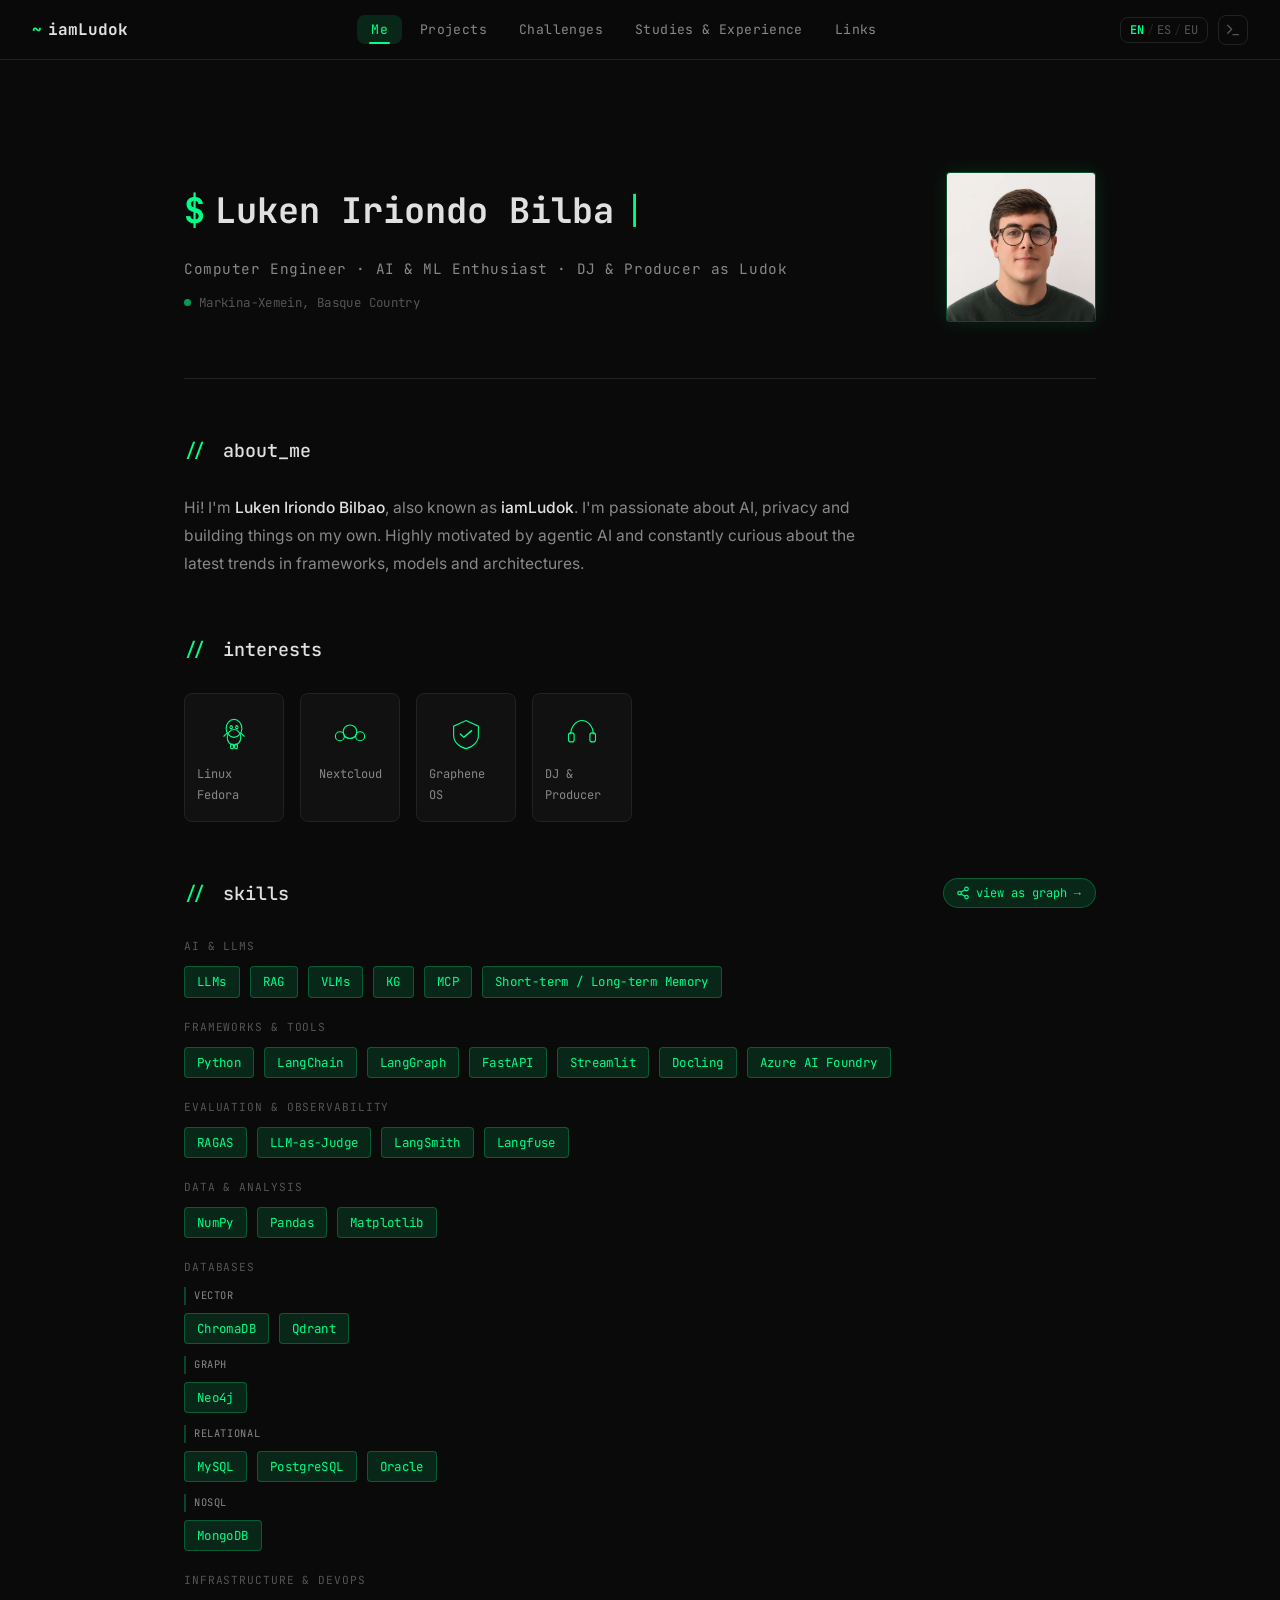
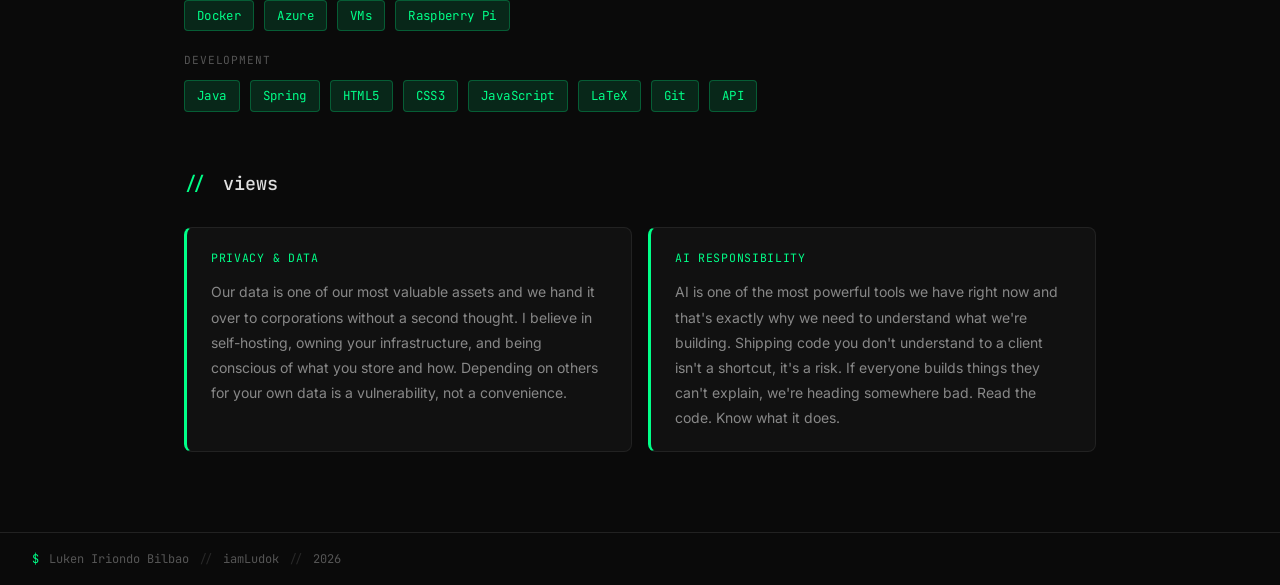
==== commit 9eb1a8af: "feat: redesign projects as featured rows with smaller list - Show Teknoa, Ludok Apps, Elkano and SKA" ====
--- a/index.html
+++ b/index.html
@@ -356,48 +356,23 @@
       <div class="container">
         <h2 class="section-title page-title"><span class="accent">//</span> <span data-i18n="projects_title"></span></h2>
 
-        <div class="filter-bar">
-          <button class="filter-btn active" data-filter="all" data-i18n="filter_all"></button>
-          <button class="filter-btn" data-filter="dev" data-i18n="filter_dev"></button>
-          <button class="filter-btn" data-filter="hackathon" data-i18n="filter_hackathon"></button>
-          <button class="filter-btn" data-filter="wip" data-i18n="filter_wip"></button>
-          <button class="filter-btn" data-filter="private" data-i18n="filter_private"></button>
-        </div>
-
-        <!-- Projects grid -->
-        <div class="projects-grid" id="projects-grid">
-
-          <article class="project-card" data-category="dev" data-project="ludext" data-img="img/projects/ludext.png">
+        <!-- Featured projects: one row each. They keep the .project-card
+             classes so the drawer, skill graph and terminal still find them. -->
+        <div class="projects-grid projects-featured" id="projects-grid">
+
+          <article class="project-card project-card--row" data-category="dev" data-project="teknoa" data-img="img/projects/euskal-herriko-teknoa.webp">
             <div class="project-preview">
               <div class="preview-img-wrap">
-                <img src="img/projects/ludext.png" alt="Ludext preview" class="preview-img" loading="lazy" />
+                <img src="img/projects/euskal-herriko-teknoa.webp" alt="Euskal Herriko Teknoa preview" class="preview-img" loading="lazy" />
               </div>
             </div>
             <div class="project-content">
-              <div class="project-header">
-                <h3 class="project-title">Ludext</h3>
-              </div>
-              <p class="project-desc" data-i18n="project_ludext_desc"></p>
-              <div class="project-tags"></div>
-              <div class="project-links">
-                <a href="https://github.com/iamLudok/Ludext" class="project-link" target="_blank" rel="noopener">
-                  <svg width="16" height="16"><use href="#icon-github"/></svg>
-                  GitHub
-                </a>
-              </div>
-            </div>
-          </article>
-
-          <article class="project-card" data-category="dev" data-project="teknoa" data-img="img/projects/euskal-herriko-teknoa.png">
-            <div class="project-preview">
-              <div class="preview-img-wrap">
-                <img src="img/projects/euskal-herriko-teknoa.png" alt="Euskal Herriko Teknoa preview" class="preview-img" loading="lazy" />
-              </div>
-            </div>
-            <div class="project-content">
-              <div class="project-header">
-                <h3 class="project-title">Euskal Herriko Teknoa</h3>
-              </div>
+              <div class="row-meta">
+                <span class="row-index">01</span>
+                <span class="ctf-badge" data-i18n="badge_teknoa"></span>
+              </div>
+              <h3 class="project-title">Euskal Herriko Teknoa</h3>
+              <p class="project-tagline" data-i18n="project_teknoa_tagline"></p>
               <p class="project-desc" data-i18n="project_teknoa_desc"></p>
               <div class="project-tags"></div>
               <div class="project-links">
@@ -413,12 +388,47 @@
             </div>
           </article>
 
-          <article class="project-card" id="project-elkano" data-category="hackathon" data-project="elkano">
+          <article class="project-card project-card--row" data-category="dev" data-project="ludokapps" data-shot="mobile" data-img="img/projects/ludok-apps/time.webp" data-imgs="img/projects/ludok-apps/time.webp,img/projects/ludok-apps/been.webp,img/projects/ludok-apps/home.webp,img/projects/ludok-apps/sound.webp,img/projects/ludok-apps/count.webp,img/projects/ludok-apps/wallet.webp">
+            <div class="project-preview">
+              <div class="preview-img-wrap">
+                <img src="img/projects/ludok-apps/time.webp" alt="Ludok Apps preview" class="preview-img" loading="lazy" />
+              </div>
+            </div>
             <div class="project-content">
-              <div class="project-header">
-                <h3 class="project-title">Elkano</h3>
-                <span class="ctf-badge hackathon-badge">Hackathon</span>
-              </div>
+              <div class="row-meta">
+                <span class="row-index">02</span>
+                <span class="ctf-badge" data-i18n="badge_ludokapps"></span>
+              </div>
+              <h3 class="project-title">Ludok Apps</h3>
+              <p class="project-tagline" data-i18n="project_ludokapps_tagline"></p>
+              <p class="project-desc" data-i18n="project_ludokapps_desc"></p>
+              <div class="project-tags"></div>
+              <div class="project-links">
+                <a href="https://iamludok.github.io/ludok-apps-web/" class="project-link project-link--demo" target="_blank" rel="noopener">
+                  <svg width="16" height="16"><use href="#icon-external"/></svg>
+                  <span data-i18n="link_apps"></span>
+                </a>
+                <a href="https://github.com/iamLudok" class="project-link" target="_blank" rel="noopener">
+                  <svg width="16" height="16"><use href="#icon-github"/></svg>
+                  GitHub
+                </a>
+              </div>
+            </div>
+          </article>
+
+          <article class="project-card project-card--row" id="project-elkano" data-category="hackathon" data-project="elkano" data-img="img/projects/elkano-barco.webp" data-imgs="img/projects/elkano-barco.webp,img/projects/elkano-mapa.webp">
+            <div class="project-preview">
+              <div class="preview-img-wrap">
+                <img src="img/projects/elkano-barco.webp" alt="Elkano preview" class="preview-img" loading="lazy" />
+              </div>
+            </div>
+            <div class="project-content">
+              <div class="row-meta">
+                <span class="row-index">03</span>
+                <span class="ctf-badge hackathon-badge">HackSpain 2026 · 36 h</span>
+              </div>
+              <h3 class="project-title">Elkano</h3>
+              <p class="project-tagline" data-i18n="project_elkano_tagline"></p>
               <p class="project-desc" data-i18n="project_elkano_desc"></p>
               <p class="project-collab">
                 <span data-i18n="project_with"></span>
@@ -449,305 +459,98 @@
             </div>
           </article>
 
-          <article class="project-card" id="project-skai" data-category="hackathon" data-project="skai" data-img="img/projects/skai.png">
+          <article class="project-card project-card--row" id="project-skai" data-category="hackathon" data-project="skai" data-img="img/projects/skai.png">
             <div class="project-preview">
               <div class="preview-img-wrap">
                 <img src="img/projects/skai.png" alt="SKAI preview" class="preview-img" loading="lazy" />
               </div>
             </div>
             <div class="project-content">
-              <div class="project-header">
-                <h3 class="project-title">SKAI</h3>
-                <span class="ctf-badge hackathon-badge">Hackathon</span>
-              </div>
-            <p class="project-desc" data-i18n="project_skai_desc"></p>
-            <p class="project-collab">
-              <span data-i18n="project_with"></span>
-              <a href="https://nagorelarranaga.github.io/" class="project-collab-link" target="_blank" rel="noopener">Nagore Larrañaga Leon</a>
-            </p>
+              <div class="row-meta">
+                <span class="row-index">04</span>
+                <span class="ctf-badge hackathon-badge">HackUPC 2026 · 36 h</span>
+              </div>
+              <h3 class="project-title">SKAI</h3>
+              <p class="project-tagline" data-i18n="project_skai_tagline"></p>
+              <p class="project-desc" data-i18n="project_skai_desc"></p>
+              <p class="project-collab">
+                <span data-i18n="project_with"></span>
+                <a href="https://nagorelarranaga.github.io/" class="project-collab-link" target="_blank" rel="noopener">Nagore Larrañaga Leon</a>
+              </p>
+              <div class="project-tags"></div>
+              <div class="project-links">
+                <a href="https://youtu.be/PL41zN0KeiU" class="project-link project-link--demo" target="_blank" rel="noopener">
+                  <svg width="16" height="16"><use href="#icon-play"/></svg>
+                  <span data-i18n="link_live"></span>
+                </a>
+                <a href="https://github.com/iamLudok/SKAI" class="project-link" target="_blank" rel="noopener">
+                  <svg width="16" height="16"><use href="#icon-github"/></svg>
+                  GitHub
+                </a>
+                <a href="https://devpost.com/software/skai-zgwdxp" class="project-link" target="_blank" rel="noopener">
+                  <svg width="16" height="16"><use href="#icon-external"/></svg>
+                  Devpost
+                </a>
+              </div>
+            </div>
+          </article>
+
+        </div>
+
+        <!-- Smaller projects: one line each -->
+        <h2 class="section-title others-heading"><span class="accent">//</span> <span data-i18n="others_heading"></span></h2>
+        <div class="projects-others">
+
+          <article class="project-card project-card--compact" data-category="dev" data-project="ludokkick">
+            <h3 class="project-title">Ludok Kick</h3>
+            <p class="project-tagline" data-i18n="project_ludokkick_tagline"></p>
+            <p class="project-desc" data-i18n="project_ludokkick_desc"></p>
             <div class="project-tags"></div>
             <div class="project-links">
-              <a href="https://youtu.be/PL41zN0KeiU" class="project-link project-link--demo" target="_blank" rel="noopener">
+              <a href="https://github.com/iamLudok/Ludok-kick" class="project-link" target="_blank" rel="noopener">
+                <svg width="16" height="16"><use href="#icon-github"/></svg>
+                GitHub
+              </a>
+            </div>
+          </article>
+
+          <article class="project-card project-card--compact" data-category="dev" data-project="downloader">
+            <h3 class="project-title">Spotify &amp; SoundCloud Downloader</h3>
+            <p class="project-tagline" data-i18n="project_downloader_tagline"></p>
+            <p class="project-desc" data-i18n="project_downloader_desc"></p>
+            <div class="project-tags"></div>
+            <div class="project-links">
+              <a href="https://github.com/iamLudok/spotify-soundcloud-downloader" class="project-link" target="_blank" rel="noopener">
+                <svg width="16" height="16"><use href="#icon-github"/></svg>
+                GitHub
+              </a>
+            </div>
+          </article>
+
+          <article class="project-card project-card--compact" data-category="dev" data-project="aibookmarks" data-img="img/projects/ai-bookmarks.png">
+            <h3 class="project-title">AI Bookmarks</h3>
+            <p class="project-tagline" data-i18n="project_aibookmarks_desc"></p>
+            <p class="project-desc" data-i18n="project_aibookmarks_desc"></p>
+            <div class="project-tags"></div>
+            <div class="project-links">
+              <a href="https://iamludok.github.io/ai-bookmarks/" class="project-link project-link--demo" target="_blank" rel="noopener">
                 <svg width="16" height="16"><use href="#icon-play"/></svg>
                 <span data-i18n="link_live"></span>
               </a>
-              <a href="https://github.com/iamLudok/SKAI" class="project-link" target="_blank" rel="noopener">
+              <a href="https://github.com/iamLudok/ai-bookmarks" class="project-link" target="_blank" rel="noopener">
                 <svg width="16" height="16"><use href="#icon-github"/></svg>
                 GitHub
               </a>
-              <a href="https://devpost.com/software/skai-zgwdxp" class="project-link" target="_blank" rel="noopener">
-                <svg width="16" height="16"><use href="#icon-external"/></svg>
-                Devpost
-              </a>
-            </div>
             </div>
           </article>
 
-          <article class="project-card" data-category="dev" data-project="aibookmarks" data-img="img/projects/ai-bookmarks.png">
-            <div class="project-preview">
-              <div class="preview-img-wrap">
-                <img src="img/projects/ai-bookmarks.png" alt="AI Bookmarks preview" class="preview-img" loading="lazy" />
-              </div>
-            </div>
-            <div class="project-content">
-              <div class="project-header">
-                <h3 class="project-title">AI Bookmarks</h3>
-              </div>
-              <p class="project-desc" data-i18n="project_aibookmarks_desc"></p>
-              <div class="project-tags"></div>
-              <div class="project-links">
-                <a href="https://iamludok.github.io/ai-bookmarks/" class="project-link project-link--demo" target="_blank" rel="noopener">
-                  <svg width="16" height="16"><use href="#icon-play"/></svg>
-                  <span data-i18n="link_live"></span>
-                </a>
-                <a href="https://github.com/iamLudok/ai-bookmarks" class="project-link" target="_blank" rel="noopener">
-                  <svg width="16" height="16"><use href="#icon-github"/></svg>
-                  GitHub
-                </a>
-              </div>
-            </div>
-          </article>
-
-          <article class="project-card" data-category="dev" data-project="ludoktime" data-shot="mobile" data-img="img/projects/LudokTime1.jpeg" data-imgs="img/projects/LudokTime1.jpeg,img/projects/LudokTime2.jpeg,img/projects/LudokTime3.jpeg,img/projects/LudokTime4.jpeg,img/projects/LudokTime5.jpeg,img/projects/LudokTime6.jpeg">
-            <div class="project-preview">
-              <div class="preview-img-wrap">
-                <img src="img/projects/LudokTime1.jpeg" alt="Ludok Time preview" class="preview-img" loading="lazy" />
-              </div>
-            </div>
-            <div class="project-content">
-              <div class="project-header">
-                <h3 class="project-title">Ludok Time</h3>
-              </div>
-              <p class="project-desc" data-i18n="project_ludoktime_desc"></p>
-              <div class="project-tags"></div>
-              <div class="project-links">
-                <a href="https://iamludok.github.io/ludok-apps-web/apps/time/" class="project-link project-link--demo" target="_blank" rel="noopener">
-                  <svg width="16" height="16"><use href="#icon-external"/></svg>
-                  <span data-i18n="link_app"></span>
-                </a>
-                <a href="https://github.com/iamLudok/Ludok-time" class="project-link" target="_blank" rel="noopener">
-                  <svg width="16" height="16"><use href="#icon-github"/></svg>
-                  GitHub
-                </a>
-              </div>
-            </div>
-          </article>
-
-          <article class="project-card" data-category="dev" data-project="ludokbeen" data-shot="mobile" data-img="img/projects/LudokBeen1.jpeg" data-imgs="img/projects/LudokBeen1.jpeg,img/projects/LudokBeen2.jpeg,img/projects/LudokBeen3.jpeg">
-            <div class="project-preview">
-              <div class="preview-img-wrap">
-                <img src="img/projects/LudokBeen1.jpeg" alt="Ludok Been preview" class="preview-img" loading="lazy" />
-              </div>
-            </div>
-            <div class="project-content">
-              <div class="project-header">
-                <h3 class="project-title">Ludok Been</h3>
-              </div>
-              <p class="project-desc" data-i18n="project_ludokbeen_desc"></p>
-              <div class="project-tags"></div>
-              <div class="project-links">
-                <a href="https://iamludok.github.io/ludok-apps-web/apps/been/" class="project-link project-link--demo" target="_blank" rel="noopener">
-                  <svg width="16" height="16"><use href="#icon-external"/></svg>
-                  <span data-i18n="link_app"></span>
-                </a>
-                <a href="https://github.com/iamLudok/Ludok-been" class="project-link" target="_blank" rel="noopener">
-                  <svg width="16" height="16"><use href="#icon-github"/></svg>
-                  GitHub
-                </a>
-              </div>
-            </div>
-          </article>
-
-          <article class="project-card" data-category="dev" data-project="ludokwallet" data-shot="mobile">
-            <div class="project-header">
-              <h3 class="project-title">Ludok Wallet</h3>
-            </div>
-            <p class="project-desc" data-i18n="project_ludokwallet_desc"></p>
-            <div class="project-tags"></div>
-            <div class="project-links">
-              <a href="https://iamludok.github.io/ludok-apps-web/apps/wallet/" class="project-link project-link--demo" target="_blank" rel="noopener">
-                <svg width="16" height="16"><use href="#icon-external"/></svg>
-                <span data-i18n="link_app"></span>
-              </a>
-              <a href="https://github.com/iamLudok/Ludok-wallet" class="project-link" target="_blank" rel="noopener">
-                <svg width="16" height="16"><use href="#icon-github"/></svg>
-                GitHub
-              </a>
-            </div>
-          </article>
-
-          <article class="project-card" data-category="dev" data-project="ludoktaste" data-shot="mobile" data-img="img/projects/LudokTaste1.jpeg" data-imgs="img/projects/LudokTaste1.jpeg,img/projects/LudokTaste2.jpeg">
-            <div class="project-preview">
-              <div class="preview-img-wrap">
-                <img src="img/projects/LudokTaste1.jpeg" alt="Ludok Taste preview" class="preview-img" loading="lazy" />
-              </div>
-            </div>
-            <div class="project-content">
-              <div class="project-header">
-                <h3 class="project-title">Ludok Taste</h3>
-              </div>
-              <p class="project-desc" data-i18n="project_ludoktaste_desc"></p>
-              <div class="project-tags"></div>
-              <div class="project-links">
-                <a href="https://iamludok.github.io/ludok-apps-web/apps/taste/" class="project-link project-link--demo" target="_blank" rel="noopener">
-                  <svg width="16" height="16"><use href="#icon-external"/></svg>
-                  <span data-i18n="link_app"></span>
-                </a>
-                <a href="https://github.com/iamLudok/Ludok-taste" class="project-link" target="_blank" rel="noopener">
-                  <svg width="16" height="16"><use href="#icon-github"/></svg>
-                  GitHub
-                </a>
-              </div>
-            </div>
-          </article>
-
-          <article class="project-card" data-category="private" data-project="ludoksound" data-shot="mobile" data-img="img/projects/LudokSound1.jpeg">
-            <div class="project-preview">
-              <div class="preview-img-wrap">
-                <img src="img/projects/LudokSound1.jpeg" alt="Ludok Sound preview" class="preview-img" loading="lazy" />
-              </div>
-            </div>
-            <div class="project-content">
-              <div class="project-header">
-                <h3 class="project-title">Ludok Sound</h3>
-                <span class="ctf-badge private-badge" data-i18n="filter_private"></span>
-              </div>
-              <p class="project-desc" data-i18n="project_ludoksound_desc"></p>
-              <div class="project-tags"></div>
-              <div class="project-links">
-                <a href="https://iamludok.github.io/ludok-apps-web/apps/sound/" class="project-link project-link--demo" target="_blank" rel="noopener">
-                  <svg width="16" height="16"><use href="#icon-external"/></svg>
-                  <span data-i18n="link_app"></span>
-                </a>
-                <a href="https://github.com/iamLudok/Ludok-sound" class="project-link" target="_blank" rel="noopener">
-                  <svg width="16" height="16"><use href="#icon-github"/></svg>
-                  GitHub
-                </a>
-              </div>
-            </div>
-          </article>
-
-          <article class="project-card" data-category="dev" data-project="ludokhome" data-shot="mobile" data-img="img/projects/LudokHome1.webp" data-imgs="img/projects/LudokHome1.webp,img/projects/LudokHome2.webp,img/projects/LudokHome3.webp,img/projects/LudokHome4.webp">
-            <div class="project-preview">
-              <div class="preview-img-wrap">
-                <img src="img/projects/LudokHome1.webp" alt="Ludok Home preview" class="preview-img" loading="lazy" />
-              </div>
-            </div>
-            <div class="project-content">
-              <div class="project-header">
-                <h3 class="project-title">Ludok Home</h3>
-              </div>
-              <p class="project-desc" data-i18n="project_ludokhome_desc"></p>
-              <div class="project-tags"></div>
-              <div class="project-links">
-                <a href="https://iamludok.github.io/ludok-apps-web/apps/home/" class="project-link project-link--demo" target="_blank" rel="noopener">
-                  <svg width="16" height="16"><use href="#icon-external"/></svg>
-                  <span data-i18n="link_app"></span>
-                </a>
-                <a href="https://github.com/iamLudok/Ludok-home" class="project-link" target="_blank" rel="noopener">
-                  <svg width="16" height="16"><use href="#icon-github"/></svg>
-                  GitHub
-                </a>
-              </div>
-            </div>
-          </article>
-
-          <article class="project-card" data-category="dev" data-project="ludokcount" data-shot="mobile" data-img="img/projects/LudokCount1.webp" data-imgs="img/projects/LudokCount1.webp">
-            <div class="project-preview">
-              <div class="preview-img-wrap">
-                <img src="img/projects/LudokCount1.webp" alt="Ludok Count preview" class="preview-img" loading="lazy" />
-              </div>
-            </div>
-            <div class="project-content">
-              <div class="project-header">
-                <h3 class="project-title">Ludok Count</h3>
-              </div>
-              <p class="project-desc" data-i18n="project_ludokcount_desc"></p>
-              <div class="project-tags"></div>
-              <div class="project-links">
-                <a href="https://iamludok.github.io/ludok-apps-web/apps/count/" class="project-link project-link--demo" target="_blank" rel="noopener">
-                  <svg width="16" height="16"><use href="#icon-external"/></svg>
-                  <span data-i18n="link_app"></span>
-                </a>
-                <a href="https://github.com/iamLudok/Ludok-count" class="project-link" target="_blank" rel="noopener">
-                  <svg width="16" height="16"><use href="#icon-github"/></svg>
-                  GitHub
-                </a>
-              </div>
-            </div>
-          </article>
-
-          <article class="project-card" data-category="dev" data-project="ludokmonster" data-shot="mobile">
-            <div class="project-header">
-              <h3 class="project-title">Ludok Monster</h3>
-            </div>
-            <p class="project-desc" data-i18n="project_ludokmonster_desc"></p>
-            <div class="project-tags"></div>
-            <div class="project-links">
-              <a href="https://iamludok.github.io/ludok-apps-web/apps/monster/" class="project-link project-link--demo" target="_blank" rel="noopener">
-                <svg width="16" height="16"><use href="#icon-external"/></svg>
-                <span data-i18n="link_app"></span>
-              </a>
-              <a href="https://github.com/iamLudok/Ludok-monster" class="project-link" target="_blank" rel="noopener">
-                <svg width="16" height="16"><use href="#icon-github"/></svg>
-                GitHub
-              </a>
-            </div>
-          </article>
-
-          <article class="project-card" data-category="private" data-project="jaialai">
-            <div class="project-header">
-              <h3 class="project-title">Jai Alai Bot</h3>
-              <span class="ctf-badge private-badge" data-i18n="filter_private"></span>
-            </div>
-            <p class="project-desc" data-i18n="project_jaialai_desc"></p>
-            <div class="project-tags"></div>
-            <div class="project-links">
-              <a href="https://github.com/iamLudok/JaiAlaiBot" class="project-link" target="_blank" rel="noopener">
-                <svg width="16" height="16"><use href="#icon-github"/></svg>
-                GitHub
-              </a>
-            </div>
-          </article>
-
-          <article class="project-card" data-category="dev" data-project="habewiki">
-            <div class="project-header">
-              <h3 class="project-title">HABE Wiki</h3>
-            </div>
+          <article class="project-card project-card--compact" data-category="dev" data-project="habewiki">
+            <h3 class="project-title">HABE Wiki</h3>
+            <p class="project-tagline" data-i18n="project_habewiki_tagline"></p>
             <p class="project-desc" data-i18n="project_habewiki_desc"></p>
             <div class="project-tags"></div>
             <div class="project-links">
               <a href="https://github.com/iamLudok/HABE-Wiki" class="project-link" target="_blank" rel="noopener">
-                <svg width="16" height="16"><use href="#icon-github"/></svg>
-                GitHub
-              </a>
-            </div>
-          </article>
-
-          <article class="project-card" data-category="wip" data-project="musicgenre">
-            <div class="project-header">
-              <h3 class="project-title">Music Genre Classifier</h3>
-              <span class="ctf-badge wip-badge">WIP</span>
-            </div>
-            <p class="project-desc" data-i18n="project_musicgenre_desc"></p>
-            <div class="project-tags"></div>
-            <div class="project-links">
-              <a href="https://github.com/iamLudok/MusicGenreClasificator" class="project-link" target="_blank" rel="noopener">
-                <svg width="16" height="16"><use href="#icon-github"/></svg>
-                GitHub
-              </a>
-            </div>
-          </article>
-
-          <article class="project-card" data-category="wip" data-project="playlist">
-            <div class="project-header">
-              <h3 class="project-title">Playlist Downloader</h3>
-              <span class="ctf-badge wip-badge">WIP</span>
-            </div>
-            <p class="project-desc" data-i18n="project_playlist_desc"></p>
-            <div class="project-tags"></div>
-            <div class="project-links">
-              <a href="https://github.com/iamLudok/Spotify_and_SoundCloud_Playlist_to_WAV" class="project-link" target="_blank" rel="noopener">
                 <svg width="16" height="16"><use href="#icon-github"/></svg>
                 GitHub
               </a>
@@ -774,6 +577,24 @@
               <span class="oss-stat oss-add">+567</span>
               <span class="oss-stat oss-del">&minus;147</span>
               <span class="oss-pr">PR #4</span>
+              <svg class="social-arrow" width="18" height="18"><use href="#icon-external"/></svg>
+            </div>
+          </a>
+
+          <a href="https://github.com/EHxuban11/usage-overlay/pull/5" target="_blank" rel="noopener" class="oss-card">
+            <div class="oss-head">
+              <svg class="oss-icon" viewBox="0 0 24 24" fill="none" stroke="currentColor" stroke-width="2" stroke-linecap="round" stroke-linejoin="round">
+                <circle cx="18" cy="18" r="3"/><circle cx="6" cy="6" r="3"/>
+                <path d="M13 6h3a2 2 0 0 1 2 2v7"/><line x1="6" y1="9" x2="6" y2="21"/>
+              </svg>
+              <span class="oss-repo">EHxuban11/usage-overlay</span>
+              <span class="ctf-badge oss-badge">MERGED</span>
+            </div>
+            <p class="oss-desc" data-i18n="oss_usageoverlay_linux_desc"></p>
+            <div class="oss-meta">
+              <span class="oss-stat oss-add">+1574</span>
+              <span class="oss-stat oss-del">&minus;1</span>
+              <span class="oss-pr">PR #5</span>
               <svg class="social-arrow" width="18" height="18"><use href="#icon-external"/></svg>
             </div>
           </a>
--- a/css/style.css
+++ b/css/style.css
@@ -610,30 +610,6 @@
 /* =============================================
    SECTION: PROJECTS
    ============================================= */
-.filter-bar {
-  display: flex;
-  flex-wrap: wrap;
-  gap: 8px;
-  margin-bottom: 36px;
-}
-
-.filter-btn {
-  font-family: var(--font-mono);
-  font-size: 0.78rem;
-  color: var(--text-soft);
-  border: 1px solid var(--border);
-  border-radius: var(--radius);
-  padding: 6px 14px;
-  transition: all var(--transition);
-  letter-spacing: 0.03em;
-}
-.filter-btn:hover { color: var(--text); border-color: var(--text-muted); }
-.filter-btn.active {
-  color: var(--accent);
-  border-color: var(--border-accent);
-  background: var(--accent-glow);
-}
-
 .projects-grid {
   display: grid;
   grid-template-columns: repeat(auto-fill, minmax(420px, 1fr));
@@ -656,6 +632,104 @@
   transform: translateY(-2px);
 }
 .project-card.hidden { display: none; }
+
+/* ---- Featured projects: one wide row each ---- */
+.projects-featured {
+  display: flex;
+  flex-direction: column;
+  gap: 24px;
+}
+.project-card--row {
+  flex-direction: row;
+  flex-wrap: wrap;
+  gap: 0;
+  padding: 0;
+  overflow: hidden;
+}
+.project-card--row .project-preview {
+  flex: 3 1 440px;
+  min-width: 0;
+}
+.project-card--row .preview-img-wrap {
+  aspect-ratio: auto;
+  height: 100%;
+  min-height: 340px;
+}
+.project-card--row .project-content {
+  flex: 2 1 300px;
+  min-width: 0;
+  justify-content: center;
+  gap: 12px;
+  padding: 32px;
+}
+.row-meta {
+  display: flex;
+  align-items: center;
+  flex-wrap: wrap;
+  gap: 10px;
+}
+.row-index {
+  font-family: var(--font-mono);
+  font-size: 0.8rem;
+  color: var(--accent);
+}
+.project-card--row .project-title { font-size: 1.5rem; line-height: 1.25; }
+.project-tagline {
+  color: #b0b0b0;
+  font-size: 1.05rem;
+  line-height: 1.5;
+}
+/* The long text and collaborators live in the drawer; the row shows
+   the tagline, every tag and every link. */
+.project-card--row .project-desc,
+.project-card--row .project-collab,
+.project-card--row .project-skills,
+.project-card--compact .project-desc,
+.project-card--compact .project-tags,
+.project-card--compact .project-skills { display: none; }
+.project-card--row .project-links { flex-wrap: wrap; row-gap: 8px; }
+.project-card--compact .project-link:not(:first-child) { display: none; }
+.project-card--row .project-link--demo { color: var(--accent); }
+
+/* SKAI only has a logo: show it whole instead of cropping it */
+.project-card--row[data-project="skai"] .preview-img-wrap { background: #00143c; }
+.project-card--row[data-project="skai"] .preview-img { object-fit: contain; filter: none; }
+
+@media (max-width: 768px) {
+  .project-card--row .preview-img-wrap { height: auto; min-height: 0; aspect-ratio: 16 / 10; }
+  .project-card--row .preview-img-wrap.phone-stage { aspect-ratio: auto; height: 280px; }
+  .project-card--row .project-content { padding: 24px; }
+}
+
+/* Ludok Apps: a slightly bigger phone in the row */
+.project-card--row .phone-stage { padding-top: 32px; }
+.project-card--row .phone-stage .phone { width: min(170px, 40%); }
+
+/* ---- Smaller projects: one line each ---- */
+.others-heading { margin-top: 56px; }
+.projects-others {
+  display: flex;
+  flex-direction: column;
+  border-top: 1px solid var(--border);
+}
+.project-card--compact {
+  flex-direction: row;
+  flex-wrap: wrap;
+  align-items: baseline;
+  gap: 8px 20px;
+  padding: 14px 4px;
+  background: none;
+  border: none;
+  border-bottom: 1px solid var(--border);
+  border-radius: 0;
+}
+.project-card--compact:hover {
+  box-shadow: none;
+  transform: none;
+  background: var(--bg-2);
+}
+.project-card--compact .project-title { flex: 0 0 180px; font-size: 0.95rem; }
+.project-card--compact .project-tagline { flex: 1 1 300px; font-size: 0.9rem; color: var(--text-soft); }
 
 .project-header {
   display: flex;
@@ -686,11 +760,6 @@
   color: #ff9f43;
   border-color: rgba(255, 159, 67, 0.3);
   background: rgba(255, 159, 67, 0.08);
-}
-.wip-badge {
-  color: #a29bfe;
-  border-color: rgba(162, 155, 254, 0.3);
-  background: rgba(162, 155, 254, 0.08);
 }
 .private-badge {
   color: #74b9ff;
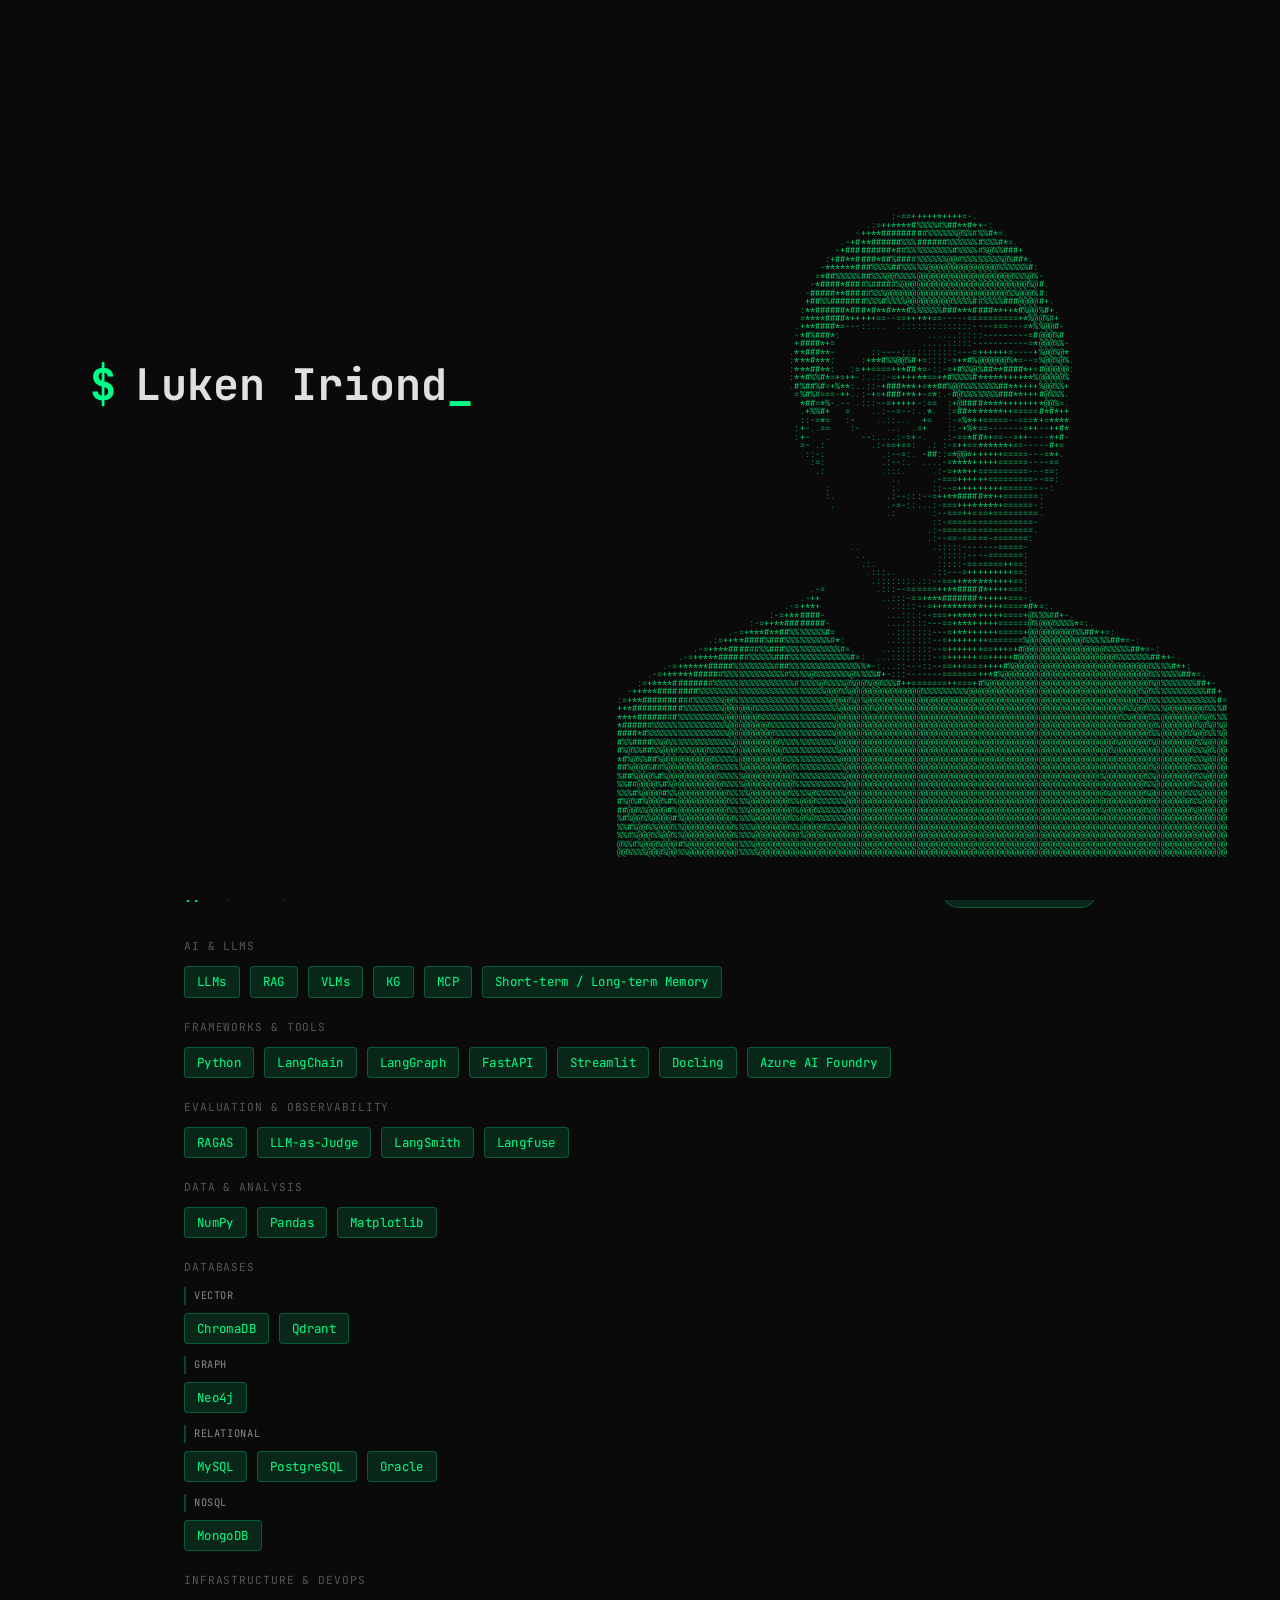
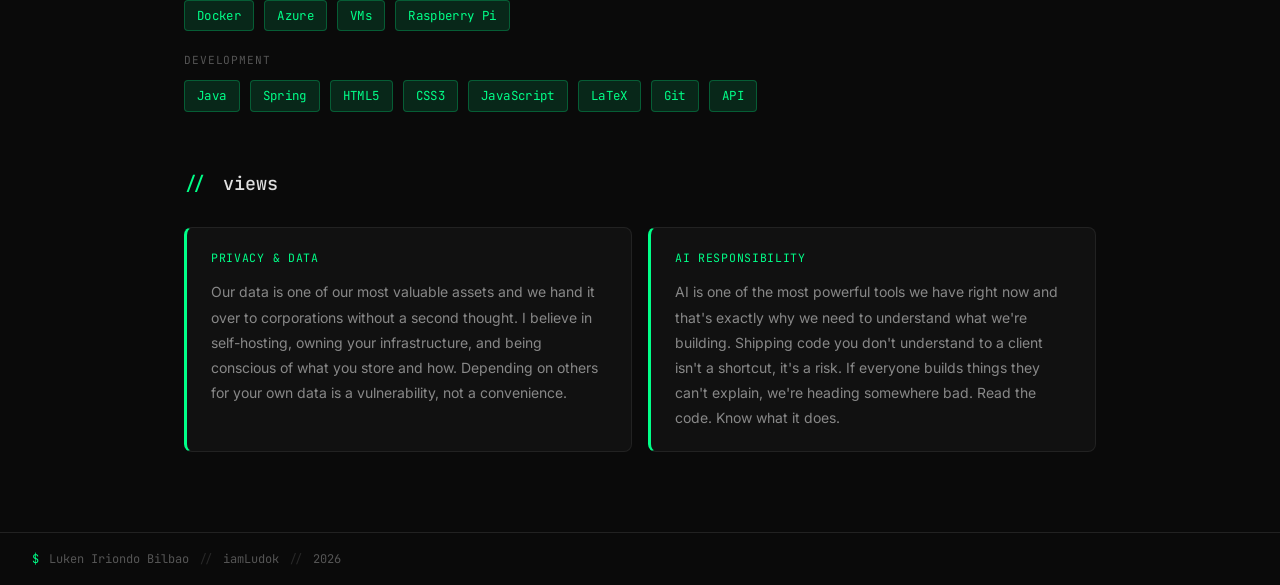
==== commit de83e792: "feat: add ASCII avatar intro shown once per session" ====
--- a/index.html
+++ b/index.html
@@ -61,6 +61,21 @@
 
   <link rel="icon" type="image/svg+xml" href="img/favicon.svg" />
   <link rel="stylesheet" href="css/style.css" />
+  <!-- Decides before first paint whether the ASCII intro (js/intro.js) plays:
+       once per session, not on deep links (#projects...), not with reduced motion.
+       The 5 s timeout is a safety net in case intro.js never runs. -->
+  <script>
+    (function () {
+      try {
+        var hash = location.hash;
+        if (sessionStorage.getItem('introSeen') || (hash && hash !== '#me') ||
+            matchMedia('(prefers-reduced-motion: reduce)').matches) return;
+        var root = document.documentElement;
+        root.classList.add('intro-pending');
+        setTimeout(function () { root.classList.remove('intro-pending'); }, 5000);
+      } catch (e) { /* storage blocked: just show the site */ }
+    })();
+  </script>
 </head>
 <body>
 <a href="#main" class="skip-link" data-i18n="skip_link">Skip to content</a>
@@ -1027,6 +1042,7 @@
   </div>
 
   <script src="js/i18n.js"></script>
+  <script src="js/intro.js"></script>
   <script src="js/main.js"></script>
   <script src="js/graph.js"></script>
   <script src="js/terminal.js"></script>
--- a/css/style.css
+++ b/css/style.css
@@ -319,19 +319,6 @@
 }
 .avatar-placeholder svg { width: 80px; height: 80px; }
 
-/* ASCII version of the avatar (canvas drawn by JS), shown on load and on hover */
-.avatar-placeholder { position: relative; }
-.avatar-ascii {
-  position: absolute;
-  inset: 0;
-  width: 100%;
-  height: 100%;
-  opacity: 0;
-  transition: opacity 0.5s ease;
-  pointer-events: none;
-}
-.avatar-placeholder:hover .avatar-ascii,
-.avatar-placeholder.ascii-intro .avatar-ascii { opacity: 1; }
 .avatar-placeholder img { width: 100%; height: 100%; object-fit: cover; object-position: center 50%; }
 
 /* =============================================
@@ -2154,3 +2141,96 @@
   color: var(--accent);
   transform: translate(2px, -2px);
 }
+
+/* =============================================
+   INTRO (js/intro.js): full-screen ASCII avatar, once per session
+   ============================================= */
+/* Until intro.js builds the overlay, keep the site from flashing */
+html.intro-pending body > * { visibility: hidden; }
+html.intro-active,
+html.intro-active body { overflow: hidden; }
+
+.site-intro {
+  position: fixed;
+  inset: 0;
+  z-index: 9800;
+  background: var(--bg);
+  touch-action: none;
+  transition: opacity 0.45s ease;
+}
+.site-intro.gone { opacity: 0; pointer-events: none; }
+.si-canvas { position: absolute; inset: 0; width: 100%; height: 100%; display: block; }
+.si-layout { position: absolute; inset: 0; display: flex; pointer-events: none; }
+.si-text {
+  flex: 0 0 44%;
+  display: flex;
+  flex-direction: column;
+  justify-content: center;
+  gap: 18px;
+  padding-left: 7vw;
+}
+.si-face { flex: 1; }
+.si-name {
+  font-family: var(--font-mono);
+  font-weight: 700;
+  font-size: clamp(1.6rem, 3.4vw, 3rem);
+  line-height: 1.15;
+  min-height: 1.2em;
+  color: var(--text);
+}
+.si-prompt { color: var(--accent); margin-right: 0.45em; }
+.si-cursor { color: var(--accent); animation: siBlink 1s steps(1) infinite; }
+.si-sub {
+  font-family: var(--font-mono);
+  font-size: clamp(0.8rem, 1.1vw, 1rem);
+  color: var(--text-soft);
+  letter-spacing: 0.04em;
+  opacity: 0;
+  transform: translateY(6px);
+  transition: opacity 0.5s ease, transform 0.5s ease;
+}
+.si-enter {
+  pointer-events: auto;
+  align-self: flex-start;
+  margin-top: 14px;
+  min-height: 44px;
+  padding: 0 2px;
+  font-family: var(--font-mono);
+  font-size: 0.85rem;
+  color: var(--accent);
+  display: inline-flex;
+  align-items: center;
+  gap: 10px;
+  opacity: 0;
+  transition: opacity 0.5s ease;
+}
+.si-enter svg { animation: siNudge 1.6s ease-in-out infinite; }
+.si-keys { color: var(--text-soft); }
+.si-timer {
+  width: 180px;
+  height: 2px;
+  margin-top: -10px;
+  background: #1c1c1c;
+  border-radius: 2px;
+  overflow: hidden;
+  opacity: 0;
+  transition: opacity 0.5s ease;
+}
+.si-timer-bar {
+  height: 100%;
+  background: var(--accent);
+  transform-origin: left;
+  transform: scaleX(0);
+}
+.site-intro.ready .si-sub { opacity: 1; transform: none; }
+.site-intro.ready .si-enter,
+.site-intro.ready .si-timer { opacity: 1; }
+.site-intro.leaving .si-text { opacity: 0; transition: opacity 0.3s ease; }
+@keyframes siBlink { 50% { opacity: 0; } }
+@keyframes siNudge { 0%, 100% { transform: translateY(0); } 50% { transform: translateY(4px); } }
+
+@media (max-width: 700px) {
+  .si-layout { flex-direction: column-reverse; }
+  .si-text { flex: 0 0 auto; padding: 0 24px 40px; justify-content: flex-end; }
+  .si-keys { display: none; }
+}
